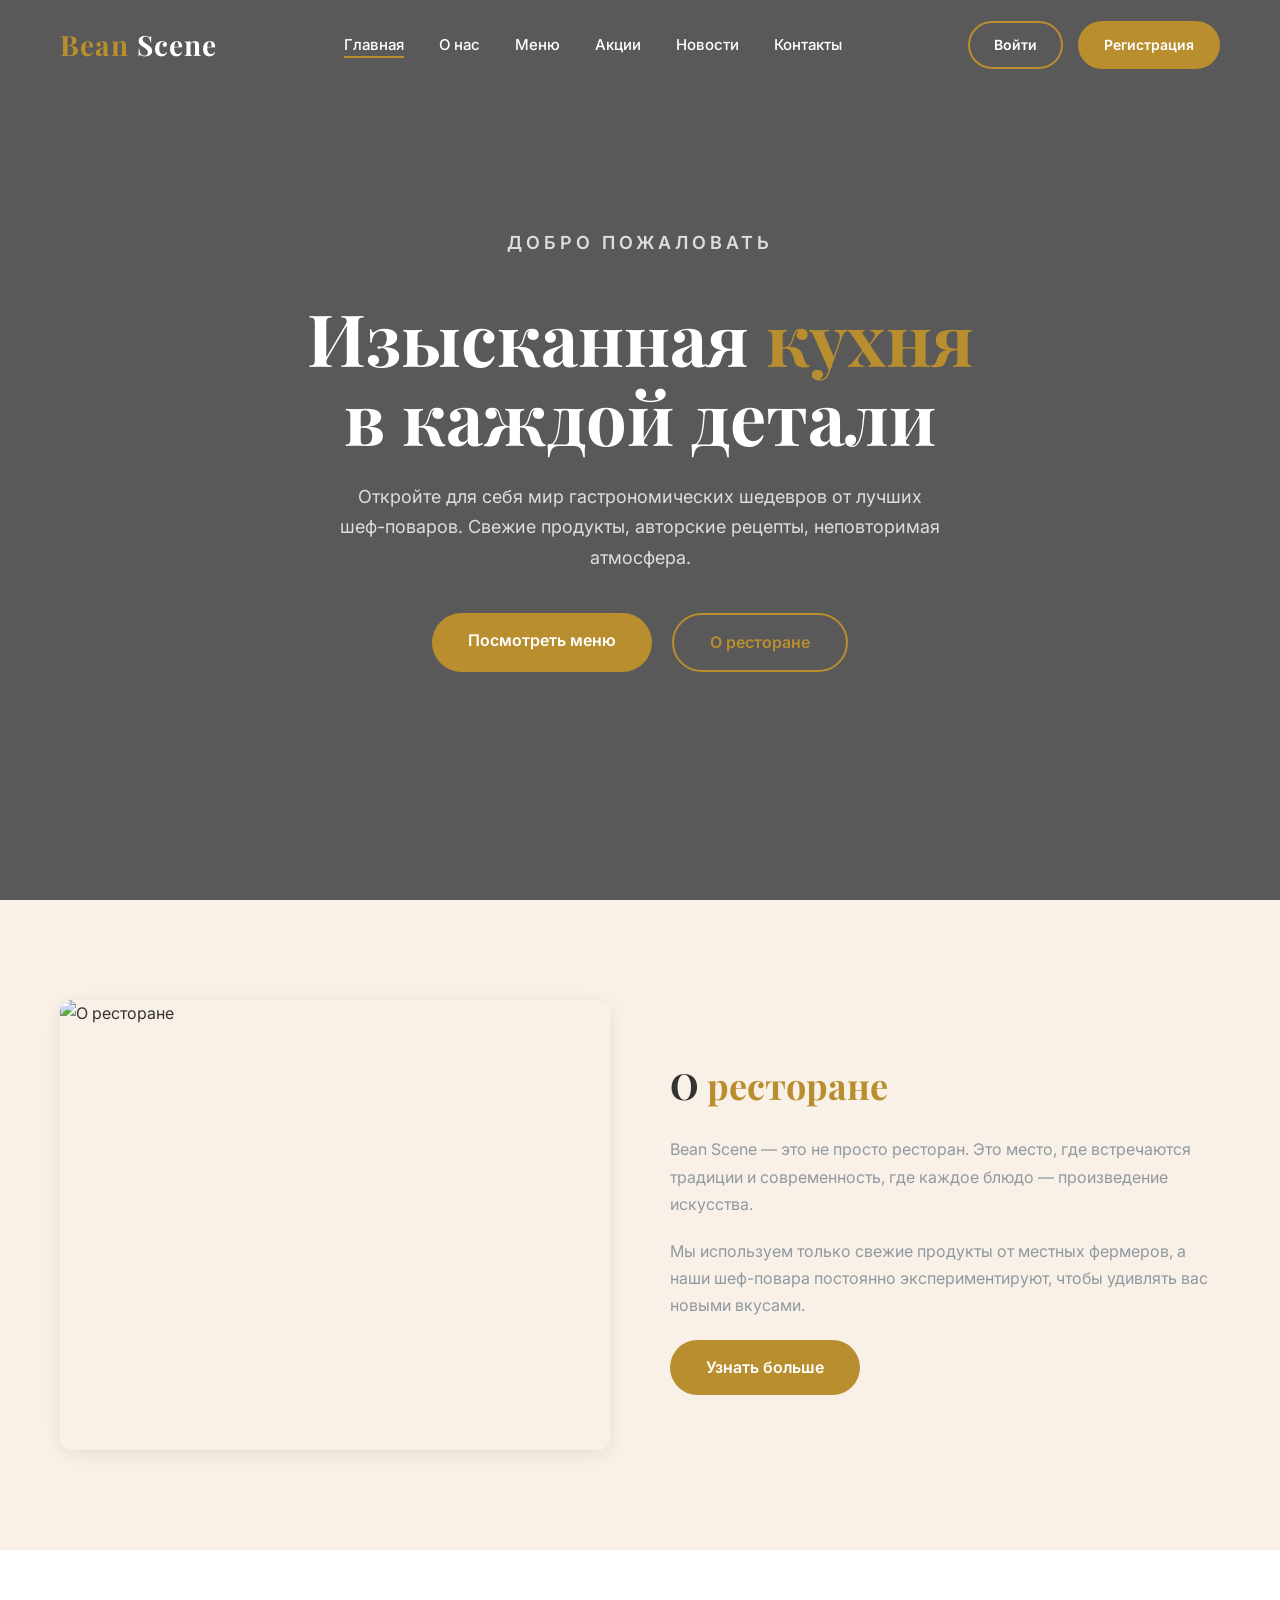
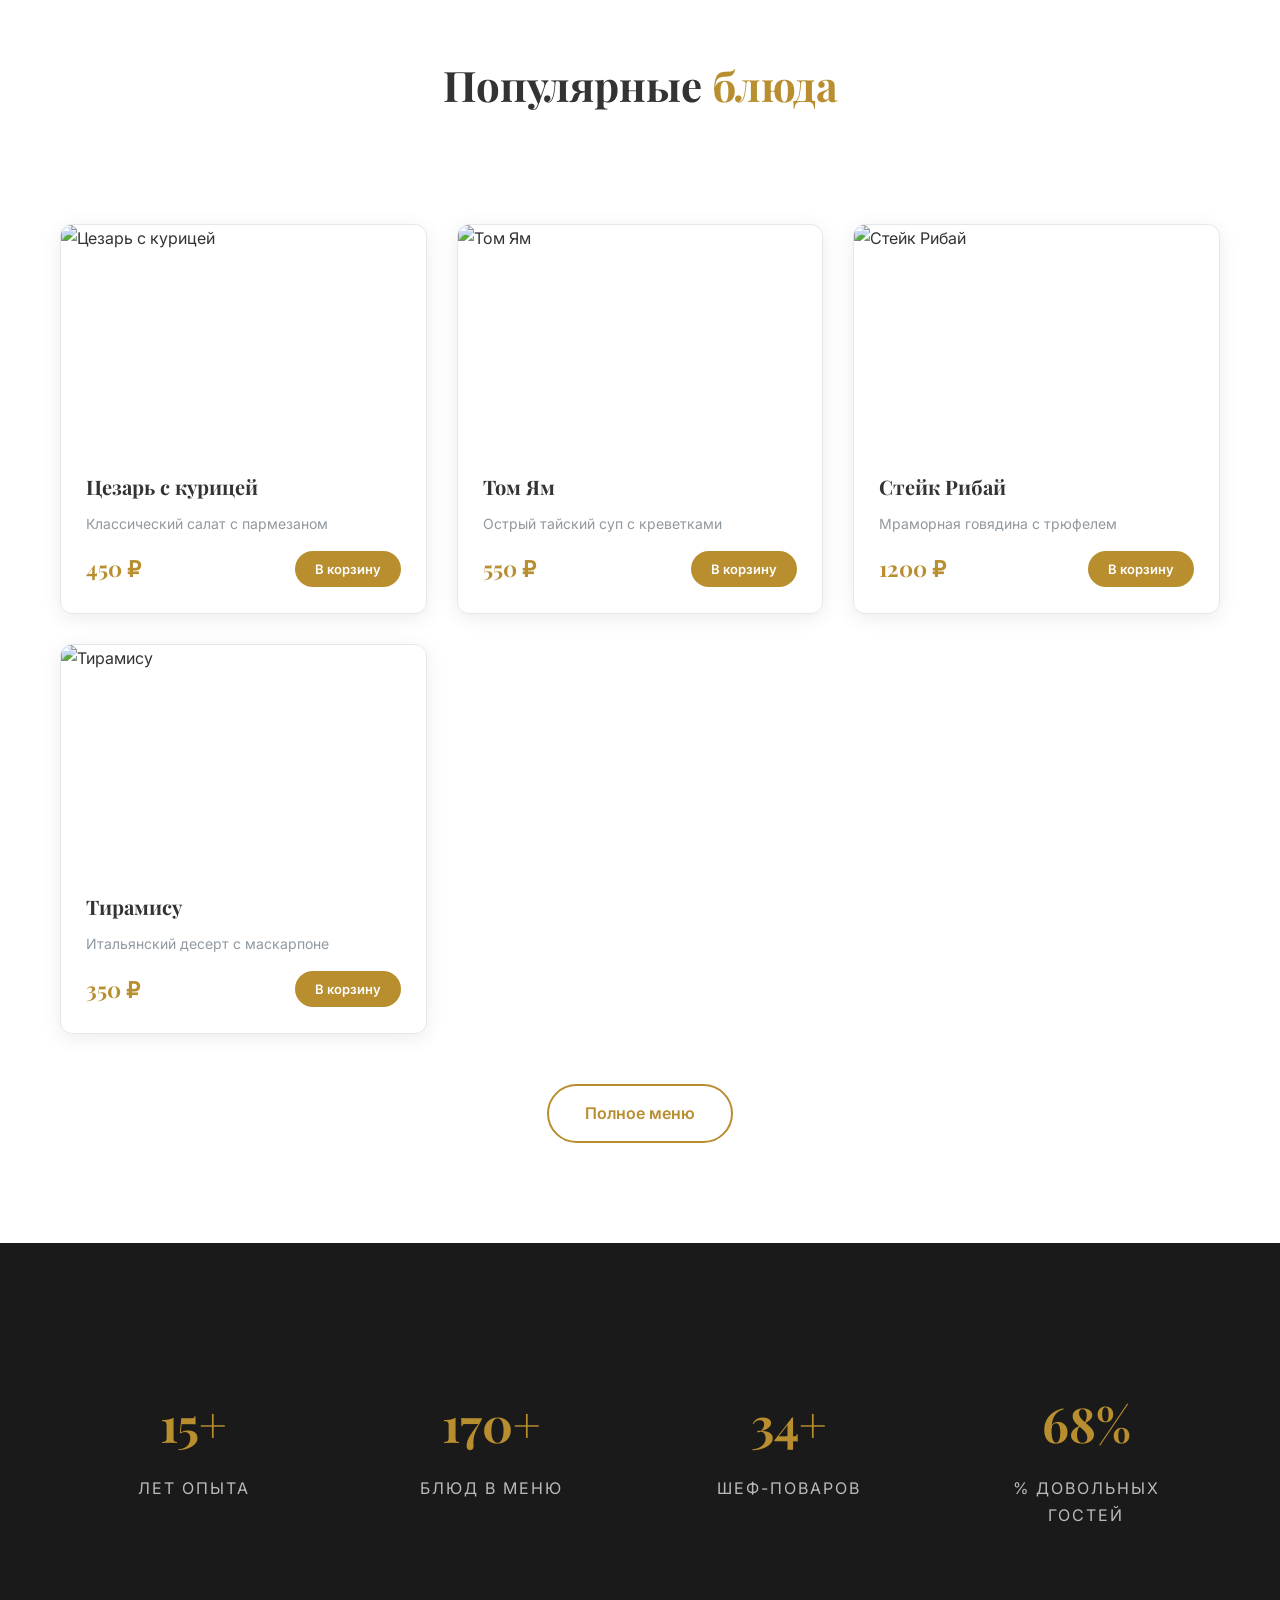
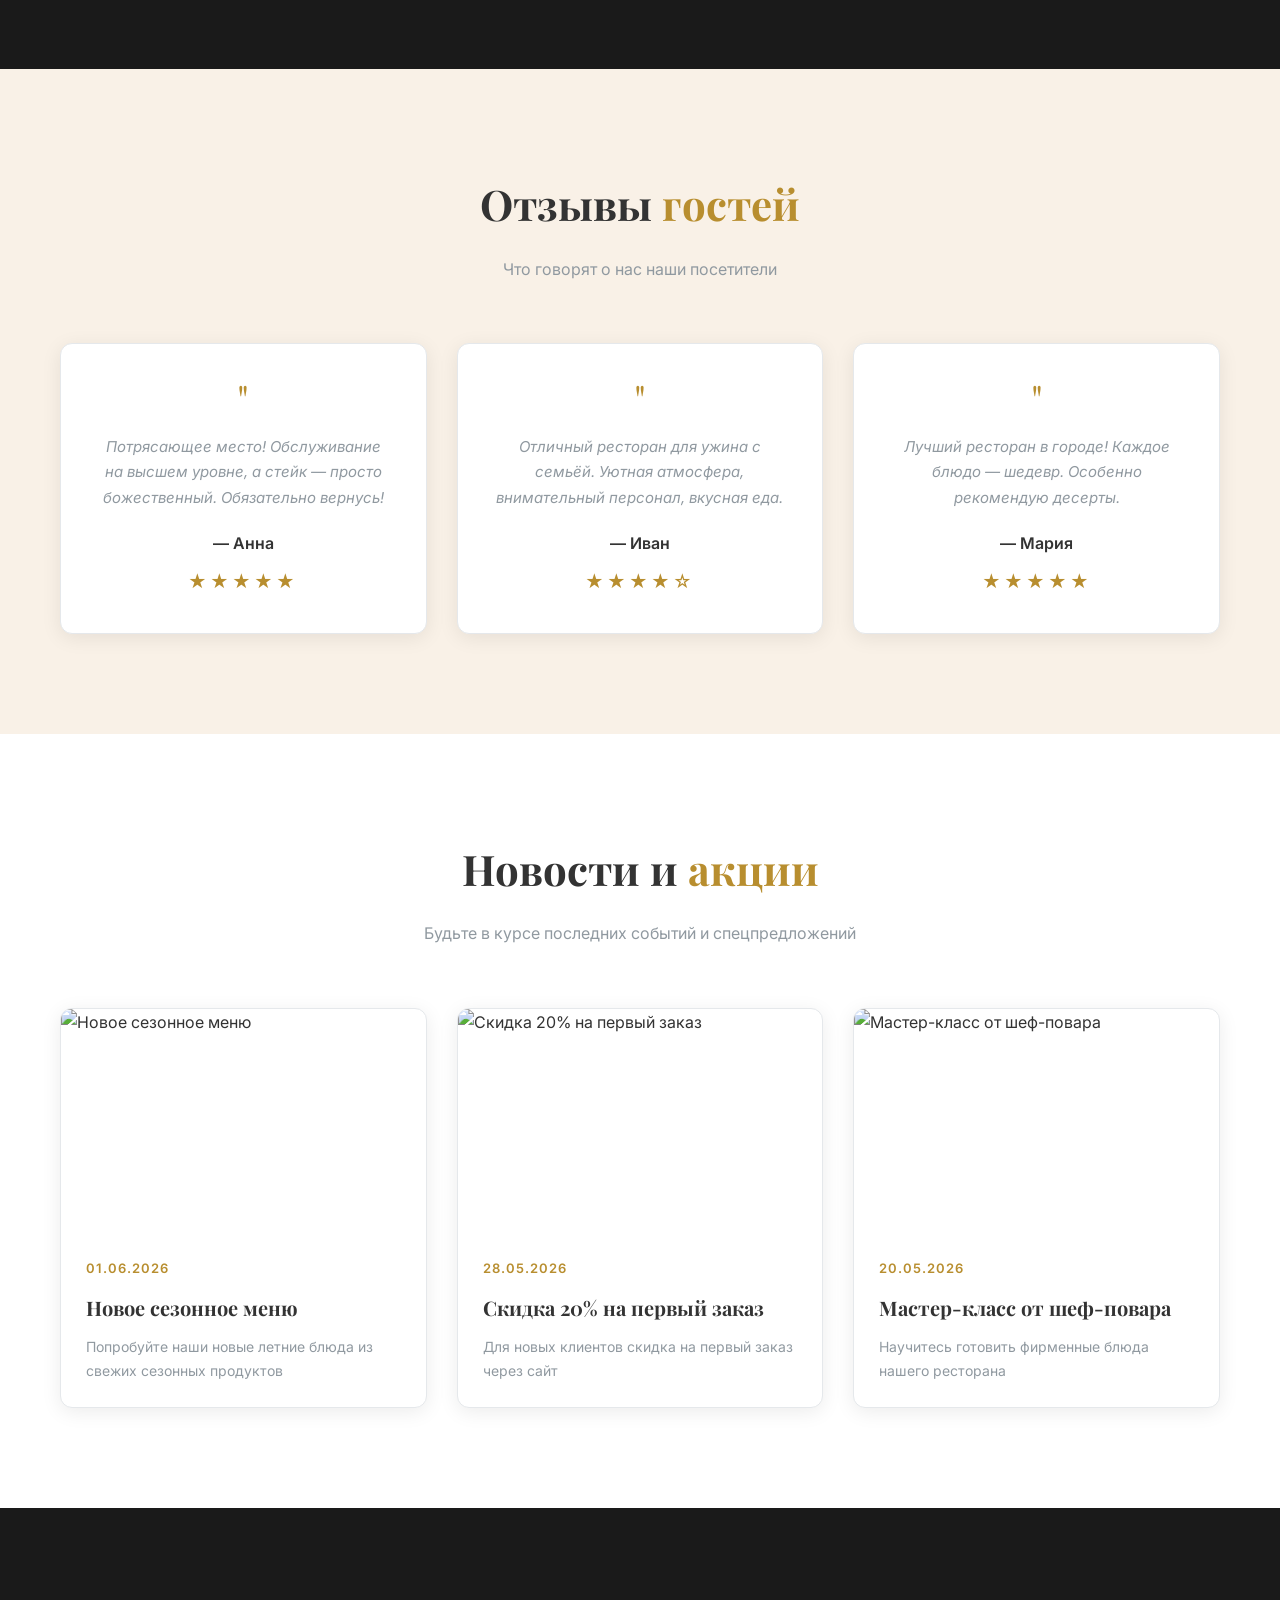
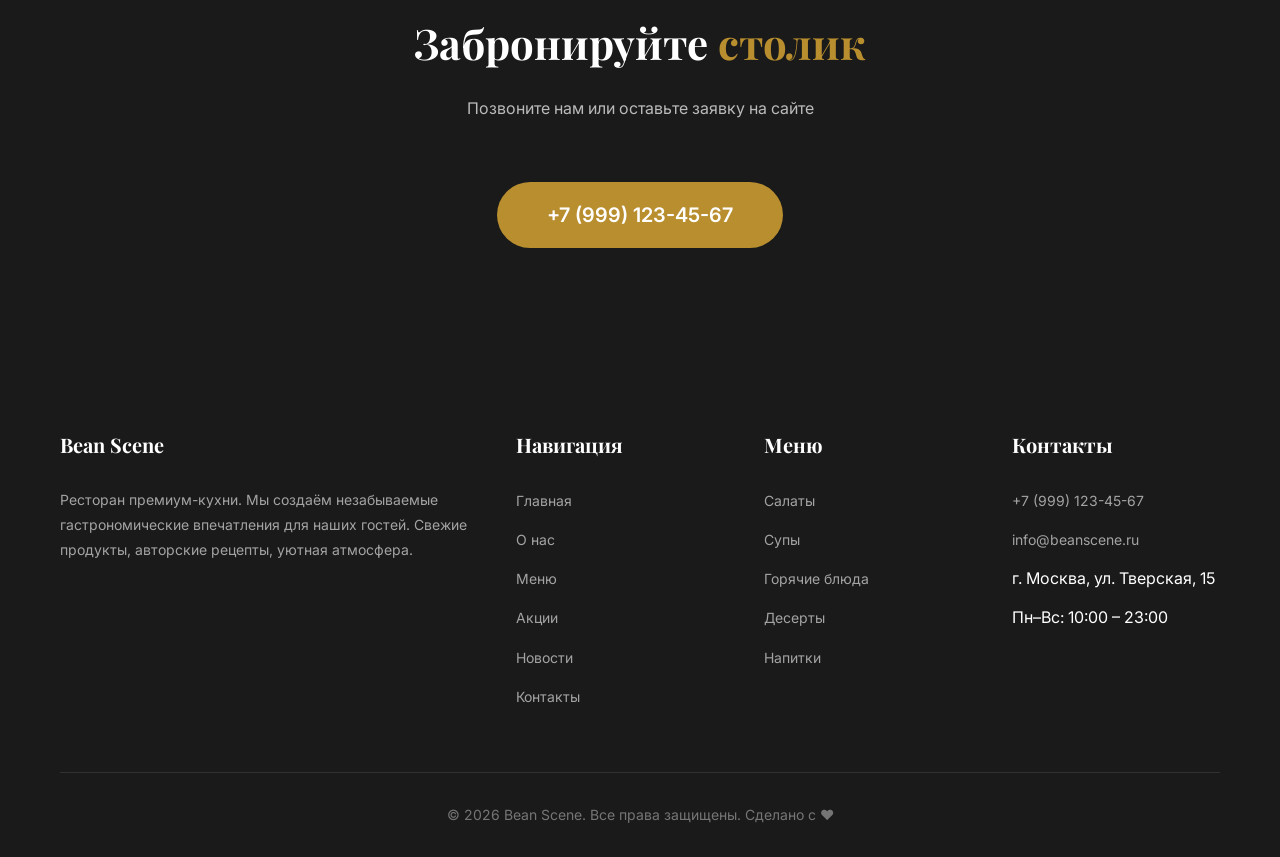
==== frontend/index.html @ 92b92c69 "Bean Scene redesign: new color palette, animations, counters, hero section, modern layout" ====
<!DOCTYPE html>
<html lang="ru">
<head>
    <meta charset="UTF-8">
    <meta name="viewport" content="width=device-width, initial-scale=1.0">
    <title>Bean Scene — Ресторан премиум-кухни</title>
    <link rel="stylesheet" href="css/color.css">
    <link rel="stylesheet" href="css/style.css">
</head>
<body>

    <!-- ========== HEADER ========== -->
    <header class="header" id="header">
        <div class="container">
            <a href="index.html" class="logo">Bean <span>Scene</span></a>
            <nav class="nav">
                <ul>
                    <li><a href="index.html" class="active">Главная</a></li>
                    <li><a href="about.html">О нас</a></li>
                    <li><a href="menu.html">Меню</a></li>
                    <li><a href="promotions.html">Акции</a></li>
                    <li><a href="news.html">Новости</a></li>
                    <li><a href="contact.html">Контакты</a></li>
                </ul>
            </nav>
            <div class="header-actions">
                <a href="login.html">Войти</a>
                <a href="register.html" class="btn-primary">Регистрация</a>
            </div>
        </div>
    </header>

    <!-- ========== HERO ========== -->
    <section class="hero">
        <div class="hero-content">
            <p class="hero-subtitle">Добро пожаловать</p>
            <h1>Изысканная <span>кухня</span><br>в каждой детали</h1>
            <p>Откройте для себя мир гастрономических шедевров от лучших шеф-поваров. Свежие продукты, авторские рецепты, неповторимая атмосфера.</p>
            <div class="hero-buttons">
                <a href="menu.html" class="btn">Посмотреть меню</a>
                <a href="about.html" class="btn btn-outline">О ресторане</a>
            </div>
        </div>
    </section>

    <!-- ========== ABOUT ========== -->
    <section class="about" id="about">
        <div class="container">
            <div class="about-grid">
                <div class="about-image fade-in">
                    <img src="images/about.jpg" alt="О ресторане">
                </div>
                <div class="about-text fade-in">
                    <h2>О <span>ресторане</span></h2>
                    <p>Bean Scene — это не просто ресторан. Это место, где встречаются традиции и современность, где каждое блюдо — произведение искусства.</p>
                    <p>Мы используем только свежие продукты от местных фермеров, а наши шеф-повара постоянно экспериментируют, чтобы удивлять вас новыми вкусами.</p>
                    <a href="about.html" class="btn">Узнать больше</a>
                </div>
            </div>
        </div>
    </section>

    <!-- ========== MENU ========== -->
    <section class="menu-section" id="menu">
        <div class="container">
            <h2 class="section-title fade-in">Популярные <span style="color: var(--color-primary);">блюда</span></h2>
            <p class="section-subtitle fade-in">Попробуйте наши фирменные блюда, которые завоевали сердца гостей</p>
            <div class="dishes-grid" id="popular-dishes">
                <!-- Загружается через JS -->
            </div>
            <div style="text-align: center; margin-top: 50px;">
                <a href="menu.html" class="btn btn-outline">Полное меню</a>
            </div>
        </div>
    </section>

    <!-- ========== STATS ========== -->
    <section class="stats" id="stats">
        <div class="container">
            <div class="stats-grid">
                <div class="stat-item fade-in">
                    <div class="stat-number" data-target="15">0</div>
                    <div class="stat-label">Лет опыта</div>
                </div>
                <div class="stat-item fade-in">
                    <div class="stat-number" data-target="250">0</div>
                    <div class="stat-label">Блюд в меню</div>
                </div>
                <div class="stat-item fade-in">
                    <div class="stat-number" data-target="50">0</div>
                    <div class="stat-label">Шеф-поваров</div>
                </div>
                <div class="stat-item fade-in">
                    <div class="stat-number" data-target="98">0</div>
                    <div class="stat-label">% Довольных гостей</div>
                </div>
            </div>
        </div>
    </section>

    <!-- ========== REVIEWS ========== -->
    <section class="reviews" id="reviews">
        <div class="container">
            <h2 class="section-title fade-in">Отзывы <span style="color: var(--color-primary);">гостей</span></h2>
            <p class="section-subtitle fade-in">Что говорят о нас наши посетители</p>
            <div class="reviews-grid" id="reviews-grid">
                <!-- Загружается через JS -->
            </div>
        </div>
    </section>

    <!-- ========== NEWS ========== -->
    <section class="menu-section" id="news">
        <div class="container">
            <h2 class="section-title fade-in">Новости и <span style="color: var(--color-primary);">акции</span></h2>
            <p class="section-subtitle fade-in">Будьте в курсе последних событий и спецпредложений</p>
            <div class="news-grid" id="news-grid">
                <!-- Загружается через JS -->
            </div>
        </div>
    </section>

    <!-- ========== CONTACT CTA ========== -->
    <section class="about" style="background: var(--color-bg-dark); color: var(--color-text-white);">
        <div class="container" style="text-align: center;">
            <h2 class="section-title" style="color: var(--color-text-white);">Забронируйте <span style="color: var(--color-primary);">столик</span></h2>
            <p class="section-subtitle" style="color: rgba(255,255,255,0.7);">Позвоните нам или оставьте заявку на сайте</p>
            <div style="margin-top: 30px;">
                <a href="tel:+79991234567" class="btn" style="font-size: 20px; padding: 16px 50px;">+7 (999) 123-45-67</a>
            </div>
        </div>
    </section>

    <!-- ========== FOOTER ========== -->
    <footer class="footer">
        <div class="container">
            <div class="footer-grid">
                <div class="footer-col">
                    <h4>Bean Scene</h4>
                    <p>Ресторан премиум-кухни. Мы создаём незабываемые гастрономические впечатления для наших гостей. Свежие продукты, авторские рецепты, уютная атмосфера.</p>
                </div>
                <div class="footer-col">
                    <h4>Навигация</h4>
                    <ul>
                        <li><a href="index.html">Главная</a></li>
                        <li><a href="about.html">О нас</a></li>
                        <li><a href="menu.html">Меню</a></li>
                        <li><a href="promotions.html">Акции</a></li>
                        <li><a href="news.html">Новости</a></li>
                        <li><a href="contact.html">Контакты</a></li>
                    </ul>
                </div>
                <div class="footer-col">
                    <h4>Меню</h4>
                    <ul>
                        <li><a href="menu.html">Салаты</a></li>
                        <li><a href="menu.html">Супы</a></li>
                        <li><a href="menu.html">Горячие блюда</a></li>
                        <li><a href="menu.html">Десерты</a></li>
                        <li><a href="menu.html">Напитки</a></li>
                    </ul>
                </div>
                <div class="footer-col">
                    <h4>Контакты</h4>
                    <ul>
                        <li><a href="tel:+79991234567">+7 (999) 123-45-67</a></li>
                        <li><a href="mailto:info@beanscene.ru">info@beanscene.ru</a></li>
                        <li>г. Москва, ул. Тверская, 15</li>
                        <li>Пн–Вс: 10:00 – 23:00</li>
                    </ul>
                </div>
            </div>
            <div class="footer-bottom">
                <p>&copy; 2026 Bean Scene. Все права защищены. Сделано с ❤️</p>
            </div>
        </div>
    </footer>

    <script src="js/main.js"></script>
</body>
</html>
---- frontend/css/color.css ----
:root {
    /* === Цветовая палитра (Bean Scene Style) === */
    --color-primary: #B88E2F;        /* Золотистый/горчичный — акценты */
    --color-primary-hover: #9e7528;  /* При наведении */
    --color-bg: #FFF;                /* Фоновый */
    --color-bg-dark: #1A1A1A;        /* Тёмный фон (hero, footer) */
    --color-bg-section: #F9F1E7;     /* Светлый бежевый для секций */
    --color-text: #333;              /* Основной текст */
    --color-text-light: #9099A0;     /* Дополнительный текст */
    --color-text-white: #FFF;        /* Белый текст */
    --color-border: #E5E8EB;         /* Границы */
    --color-card-bg: #FFF;           /* Фон карточек */
    --color-overlay: rgba(0,0,0,0.65); /* Оверлей на hero */

    /* === Шрифты === */
    --font-main: 'Inter', 'Open Sans', Arial, sans-serif;
    --font-heading: 'Playfair Display', 'Montserrat', Georgia, serif;

    /* === Размеры === */
    --container-width: 1200px;
    --header-height: 90px;
    --border-radius: 12px;
    --shadow-card: 0 4px 20px rgba(0,0,0,0.08);
    --shadow-hover: 0 8px 30px rgba(0,0,0,0.15);
}
---- frontend/css/style.css ----
/* =============================================
   СТИЛИ — Bean Scene Style (Coffee/Restaurant)
   ============================================= */

/* ========== GOOGLE FONTS ========== */
@import url('https://fonts.googleapis.com/css2?family=Inter:wght@400;500;600;700&family=Playfair+Display:wght@400;500;600;700&display=swap');

/* ========== RESET & BASE ========== */
*, *::before, *::after {
    margin: 0;
    padding: 0;
    box-sizing: border-box;
}

html {
    scroll-behavior: smooth;
}

body {
    font-family: var(--font-main);
    color: var(--color-text);
    background: var(--color-bg);
    line-height: 1.7;
    overflow-x: hidden;
}

a {
    text-decoration: none;
    color: inherit;
    transition: color 0.3s;
}

ul { list-style: none; }

img {
    max-width: 100%;
    display: block;
    height: auto;
}

.container {
    max-width: var(--container-width);
    margin: 0 auto;
    padding: 0 20px;
}

/* ========== HEADER ========== */
.header {
    position: fixed;
    top: 0;
    left: 0;
    width: 100%;
    height: var(--header-height);
    background: transparent;
    color: var(--color-text-white);
    z-index: 1000;
    display: flex;
    align-items: center;
    transition: background 0.4s, box-shadow 0.4s;
}

.header.scrolled {
    background: var(--color-bg-dark);
    box-shadow: 0 2px 20px rgba(0,0,0,0.3);
}

.header .container {
    display: flex;
    justify-content: space-between;
    align-items: center;
    width: 100%;
}

.logo {
    font-family: var(--font-heading);
    font-size: 28px;
    font-weight: 700;
    color: var(--color-primary);
    letter-spacing: 1px;
}

.logo span {
    color: var(--color-text-white);
}

.nav ul {
    display: flex;
    gap: 35px;
}

.nav a {
    color: var(--color-text-white);
    font-size: 15px;
    font-weight: 500;
    position: relative;
    padding-bottom: 4px;
}

.nav a::after {
    content: '';
    position: absolute;
    bottom: 0;
    left: 0;
    width: 0;
    height: 2px;
    background: var(--color-primary);
    transition: width 0.3s;
}

.nav a:hover::after,
.nav a.active::after {
    width: 100%;
}

.nav a:hover {
    color: var(--color-primary);
}

.header-actions {
    display: flex;
    gap: 15px;
    align-items: center;
}

.header-actions a {
    color: var(--color-text-white);
    padding: 10px 24px;
    border: 2px solid var(--color-primary);
    border-radius: 50px;
    font-size: 14px;
    font-weight: 600;
    transition: all 0.3s;
}

.header-actions a:hover {
    background: var(--color-primary);
    color: var(--color-text-white);
}

.header-actions .btn-primary {
    background: var(--color-primary);
    border-color: var(--color-primary);
}

.header-actions .btn-primary:hover {
    background: var(--color-primary-hover);
    border-color: var(--color-primary-hover);
}

/* ========== BUTTONS ========== */
.btn {
    display: inline-block;
    padding: 14px 36px;
    background: var(--color-primary);
    color: var(--color-text-white);
    border: none;
    border-radius: 50px;
    cursor: pointer;
    font-size: 16px;
    font-weight: 600;
    font-family: var(--font-main);
    transition: all 0.3s;
    text-align: center;
}

.btn:hover {
    background: var(--color-primary-hover);
    transform: translateY(-2px);
    box-shadow: 0 6px 20px rgba(184, 142, 47, 0.4);
}

.btn-outline {
    background: transparent;
    border: 2px solid var(--color-primary);
    color: var(--color-primary);
}

.btn-outline:hover {
    background: var(--color-primary);
    color: var(--color-text-white);
}

/* ========== HERO SECTION ========== */
.hero {
    height: 100vh;
    min-height: 700px;
    display: flex;
    align-items: center;
    justify-content: center;
    text-align: center;
    background: linear-gradient(var(--color-overlay), var(--color-overlay)), 
                url('../images/hero-bg.jpg');
    background-size: cover;
    background-position: center;
    background-attachment: fixed;
    color: var(--color-text-white);
    position: relative;
}

.hero-content {
    max-width: 800px;
    padding: 0 20px;
}

.hero-subtitle {
    font-size: 18px;
    letter-spacing: 4px;
    text-transform: uppercase;
    color: var(--color-primary);
    margin-bottom: 20px;
    font-weight: 600;
}

.hero h1 {
    font-family: var(--font-heading);
    font-size: 72px;
    font-weight: 700;
    line-height: 1.1;
    margin-bottom: 25px;
}

.hero h1 span {
    color: var(--color-primary);
}

.hero p {
    font-size: 18px;
    color: rgba(255,255,255,0.8);
    margin-bottom: 40px;
    max-width: 600px;
    margin-left: auto;
    margin-right: auto;
}

.hero-buttons {
    display: flex;
    gap: 20px;
    justify-content: center;
    flex-wrap: wrap;
}

/* ========== SECTION COMMON ========== */
section {
    padding: 100px 0;
}

.section-title {
    font-family: var(--font-heading);
    font-size: 42px;
    text-align: center;
    margin-bottom: 15px;
    color: var(--color-text);
}

.section-subtitle {
    text-align: center;
    color: var(--color-text-light);
    font-size: 16px;
    margin-bottom: 60px;
    max-width: 600px;
    margin-left: auto;
    margin-right: auto;
}

/* ========== ABOUT SECTION ========== */
.about {
    background: var(--color-bg-section);
}

.about-grid {
    display: grid;
    grid-template-columns: 1fr 1fr;
    gap: 60px;
    align-items: center;
}

.about-image {
    border-radius: var(--border-radius);
    overflow: hidden;
    box-shadow: var(--shadow-card);
}

.about-image img {
    width: 100%;
    height: 450px;
    object-fit: cover;
    transition: transform 0.5s;
}

.about-image:hover img {
    transform: scale(1.05);
}

.about-text h2 {
    font-family: var(--font-heading);
    font-size: 36px;
    margin-bottom: 20px;
}

.about-text h2 span {
    color: var(--color-primary);
}

.about-text p {
    color: var(--color-text-light);
    margin-bottom: 20px;
    font-size: 16px;
}

/* ========== MENU SECTION ========== */
.menu-section {
    background: var(--color-bg);
}

.menu-filters {
    display: flex;
    justify-content: center;
    gap: 15px;
    margin-bottom: 50px;
    flex-wrap: wrap;
}

.filter-btn {
    padding: 12px 30px;
    border: 2px solid var(--color-border);
    background: transparent;
    border-radius: 50px;
    cursor: pointer;
    font-size: 15px;
    font-weight: 500;
    font-family: var(--font-main);
    transition: all 0.3s;
}

.filter-btn.active,
.filter-btn:hover {
    background: var(--color-primary);
    color: var(--color-text-white);
    border-color: var(--color-primary);
}

.dishes-grid {
    display: grid;
    grid-template-columns: repeat(auto-fill, minmax(280px, 1fr));
    gap: 30px;
}

.dish-card {
    background: var(--color-card-bg);
    border-radius: var(--border-radius);
    overflow: hidden;
    box-shadow: var(--shadow-card);
    transition: all 0.4s;
    border: 1px solid var(--color-border);
}

.dish-card:hover {
    transform: translateY(-8px);
    box-shadow: var(--shadow-hover);
}

.dish-card-image {
    width: 100%;
    height: 220px;
    object-fit: cover;
    transition: transform 0.5s;
}

.dish-card:hover .dish-card-image {
    transform: scale(1.05);
}

.dish-card-body {
    padding: 25px;
}

.dish-card-body h3 {
    font-family: var(--font-heading);
    font-size: 20px;
    margin-bottom: 8px;
}

.dish-card-body p {
    color: var(--color-text-light);
    font-size: 14px;
    margin-bottom: 15px;
}

.dish-card-footer {
    display: flex;
    justify-content: space-between;
    align-items: center;
}

.dish-card .price {
    color: var(--color-primary);
    font-size: 22px;
    font-weight: 700;
    font-family: var(--font-heading);
}

.dish-card .btn {
    padding: 10px 20px;
    font-size: 13px;
}

/* ========== ADVANTAGES / STATS ========== */
.stats {
    background: var(--color-bg-dark);
    color: var(--color-text-white);
}

.stats-grid {
    display: grid;
    grid-template-columns: repeat(4, 1fr);
    gap: 30px;
    text-align: center;
}

.stat-item {
    padding: 40px 20px;
}

.stat-number {
    font-family: var(--font-heading);
    font-size: 48px;
    font-weight: 700;
    color: var(--color-primary);
    margin-bottom: 10px;
}

.stat-label {
    font-size: 16px;
    color: rgba(255,255,255,0.7);
    text-transform: uppercase;
    letter-spacing: 2px;
}

/* ========== REVIEWS ========== */
.reviews {
    background: var(--color-bg-section);
}

.reviews-grid {
    display: grid;
    grid-template-columns: repeat(auto-fill, minmax(320px, 1fr));
    gap: 30px;
}

.review-card {
    background: var(--color-card-bg);
    padding: 35px;
    border-radius: var(--border-radius);
    box-shadow: var(--shadow-card);
    text-align: center;
    border: 1px solid var(--color-border);
}

.review-card .quote {
    font-size: 40px;
    color: var(--color-primary);
    margin-bottom: 15px;
    font-family: var(--font-heading);
    line-height: 1;
}

.review-card p {
    font-style: italic;
    color: var(--color-text-light);
    margin-bottom: 20px;
    font-size: 15px;
}

.review-card .reviewer-name {
    font-weight: 600;
    color: var(--color-text);
}

.review-card .rating {
    color: var(--color-primary);
    font-size: 18px;
    margin-top: 10px;
    letter-spacing: 3px;
}

/* ========== NEWS / BLOG ========== */
.news-grid {
    display: grid;
    grid-template-columns: repeat(auto-fill, minmax(340px, 1fr));
    gap: 30px;
}

.news-card {
    background: var(--color-card-bg);
    border-radius: var(--border-radius);
    overflow: hidden;
    box-shadow: var(--shadow-card);
    transition: all 0.4s;
    border: 1px solid var(--color-border);
}

.news-card:hover {
    transform: translateY(-8px);
    box-shadow: var(--shadow-hover);
}

.news-card-image {
    width: 100%;
    height: 220px;
    object-fit: cover;
}

.news-card-body {
    padding: 25px;
}

.news-date {
    font-size: 13px;
    color: var(--color-primary);
    font-weight: 600;
    text-transform: uppercase;
    letter-spacing: 1px;
}

.news-card h3 {
    font-family: var(--font-heading);
    font-size: 20px;
    margin: 10px 0;
}

.news-card p {
    color: var(--color-text-light);
    font-size: 14px;
}

/* ========== CONTACT ========== */
.contact {
    background: var(--color-bg-section);
}

.contact-grid {
    display: grid;
    grid-template-columns: 1fr 1fr;
    gap: 60px;
}

.contact-info h3 {
    font-family: var(--font-heading);
    font-size: 28px;
    margin-bottom: 20px;
}

.contact-info p {
    color: var(--color-text-light);
    margin-bottom: 30px;
}

.contact-details {
    display: flex;
    flex-direction: column;
    gap: 20px;
}

.contact-detail {
    display: flex;
    align-items: center;
    gap: 15px;
}

.contact-detail .icon {
    width: 50px;
    height: 50px;
    background: var(--color-primary);
    border-radius: 50%;
    display: flex;
    align-items: center;
    justify-content: center;
    color: white;
    font-size: 20px;
    flex-shrink: 0;
}

.contact-form input,
.contact-form textarea {
    width: 100%;
    padding: 15px 20px;
    margin-bottom: 20px;
    border: 1px solid var(--color-border);
    border-radius: var(--border-radius);
    font-size: 15px;
    font-family: var(--font-main);
    transition: border-color 0.3s;
}

.contact-form input:focus,
.contact-form textarea:focus {
    outline: none;
    border-color: var(--color-primary);
}

.contact-form textarea {
    height: 150px;
    resize: vertical;
}

/* ========== FOOTER ========== */
.footer {
    background: var(--color-bg-dark);
    color: var(--color-text-white);
    padding: 80px 0 30px;
}

.footer-grid {
    display: grid;
    grid-template-columns: 2fr 1fr 1fr 1fr;
    gap: 40px;
    margin-bottom: 50px;
}

.footer-col h4 {
    font-family: var(--font-heading);
    font-size: 20px;
    margin-bottom: 25px;
    color: var(--color-text-white);
}

.footer-col p {
    color: rgba(255,255,255,0.6);
    font-size: 14px;
    line-height: 1.8;
}

.footer-col ul li {
    margin-bottom: 12px;
}

.footer-col ul a {
    color: rgba(255,255,255,0.6);
    font-size: 14px;
    transition: color 0.3s;
}

.footer-col ul a:hover {
    color: var(--color-primary);
}

.footer-bottom {
    text-align: center;
    padding-top: 30px;
    border-top: 1px solid rgba(255,255,255,0.1);
    color: rgba(255,255,255,0.4);
    font-size: 14px;
}

/* ========== PAGE HERO (inner pages) ========== */
.page-hero {
    padding-top: calc(var(--header-height) + 60px);
    padding-bottom: 60px;
    background: var(--color-bg-dark);
    color: var(--color-text-white);
    text-align: center;
}

.page-hero h1 {
    font-family: var(--font-heading);
    font-size: 48px;
}

.page-hero p {
    color: rgba(255,255,255,0.7);
    margin-top: 15px;
}

/* ========== AUTH FORMS ========== */
.auth-section {
    padding-top: calc(var(--header-height) + 40px);
    min-height: 100vh;
    display: flex;
    align-items: center;
    justify-content: center;
    background: var(--color-bg-section);
}

.auth-form {
    width: 100%;
    max-width: 420px;
    padding: 50px 40px;
    background: var(--color-bg);
    border-radius: var(--border-radius);
    box-shadow: var(--shadow-card);
}

.auth-form h2 {
    font-family: var(--font-heading);
    text-align: center;
    margin-bottom: 30px;
    font-size: 32px;
}

.auth-form input {
    width: 100%;
    padding: 14px 18px;
    margin-bottom: 20px;
    border: 1px solid var(--color-border);
    border-radius: var(--border-radius);
    font-size: 15px;
    font-family: var(--font-main);
    transition: border-color 0.3s;
}

.auth-form input:focus {
    outline: none;
    border-color: var(--color-primary);
}

.auth-form .btn {
    width: 100%;
    padding: 14px;
}

.auth-form p {
    text-align: center;
    margin-top: 20px;
    color: var(--color-text-light);
}

.auth-form a {
    color: var(--color-primary);
    font-weight: 600;
}

/* ========== CART ========== */
.cart-content {
    padding-top: calc(var(--header-height) + 40px);
    min-height: 60vh;
    background: var(--color-bg-section);
}

.cart-item {
    display: flex;
    justify-content: space-between;
    align-items: center;
    padding: 20px;
    background: var(--color-bg);
    border-radius: var(--border-radius);
    margin-bottom: 15px;
    box-shadow: var(--shadow-card);
}

.cart-total {
    display: flex;
    justify-content: space-between;
    align-items: center;
    padding: 25px 30px;
    background: var(--color-bg);
    border-radius: var(--border-radius);
    margin-top: 30px;
    box-shadow: var(--shadow-card);
    font-size: 20px;
    font-weight: 700;
}

.cart-total span {
    color: var(--color-primary);
}

/* ========== FAQ ========== */
.faq-item {
    border: 1px solid var(--color-border);
    border-radius: var(--border-radius);
    margin-bottom: 15px;
    overflow: hidden;
    background: var(--color-bg);
}

.faq-question {
    padding: 22px 25px;
    background: var(--color-bg-section);
    cursor: pointer;
    font-weight: 600;
    font-size: 16px;
    display: flex;
    justify-content: space-between;
    align-items: center;
    transition: background 0.3s;
}

.faq-question:hover {
    background: var(--color-primary);
    color: white;
}

.faq-question::after {
    content: '+';
    font-size: 24px;
    font-weight: 300;
    transition: transform 0.3s;
}

.faq-item.active .faq-question::after {
    content: '−';
}

.faq-answer {
    padding: 0 25px;
    max-height: 0;
    overflow: hidden;
    transition: all 0.4s;
    color: var(--color-text-light);
}

.faq-item.active .faq-answer {
    padding: 25px;
    max-height: 500px;
}

/* ========== ANIMATIONS ========== */
.fade-in {
    opacity: 0;
    transform: translateY(30px);
    transition: all 0.6s ease;
}

.fade-in.visible {
    opacity: 1;
    transform: translateY(0);
}

/* ========== RESPONSIVE ========== */
@media (max-width: 1024px) {
    .footer-grid {
        grid-template-columns: 1fr 1fr;
    }
}

@media (max-width: 768px) {
    .hero h1 {
        font-size: 42px;
    }

    .about-grid,
    .contact-grid {
        grid-template-columns: 1fr;
    }

    .stats-grid {
        grid-template-columns: repeat(2, 1fr);
    }

    .footer-grid {
        grid-template-columns: 1fr;
    }

    .nav ul {
        gap: 15px;
    }

    .section-title {
        font-size: 32px;
    }

    .header-actions a {
        padding: 8px 16px;
        font-size: 12px;
    }
}

@media (max-width: 480px) {
    .hero h1 {
        font-size: 32px;
    }

    .stats-grid {
        grid-template-columns: 1fr;
    }

    .dishes-grid,
    .news-grid {
        grid-template-columns: 1fr;
    }
}
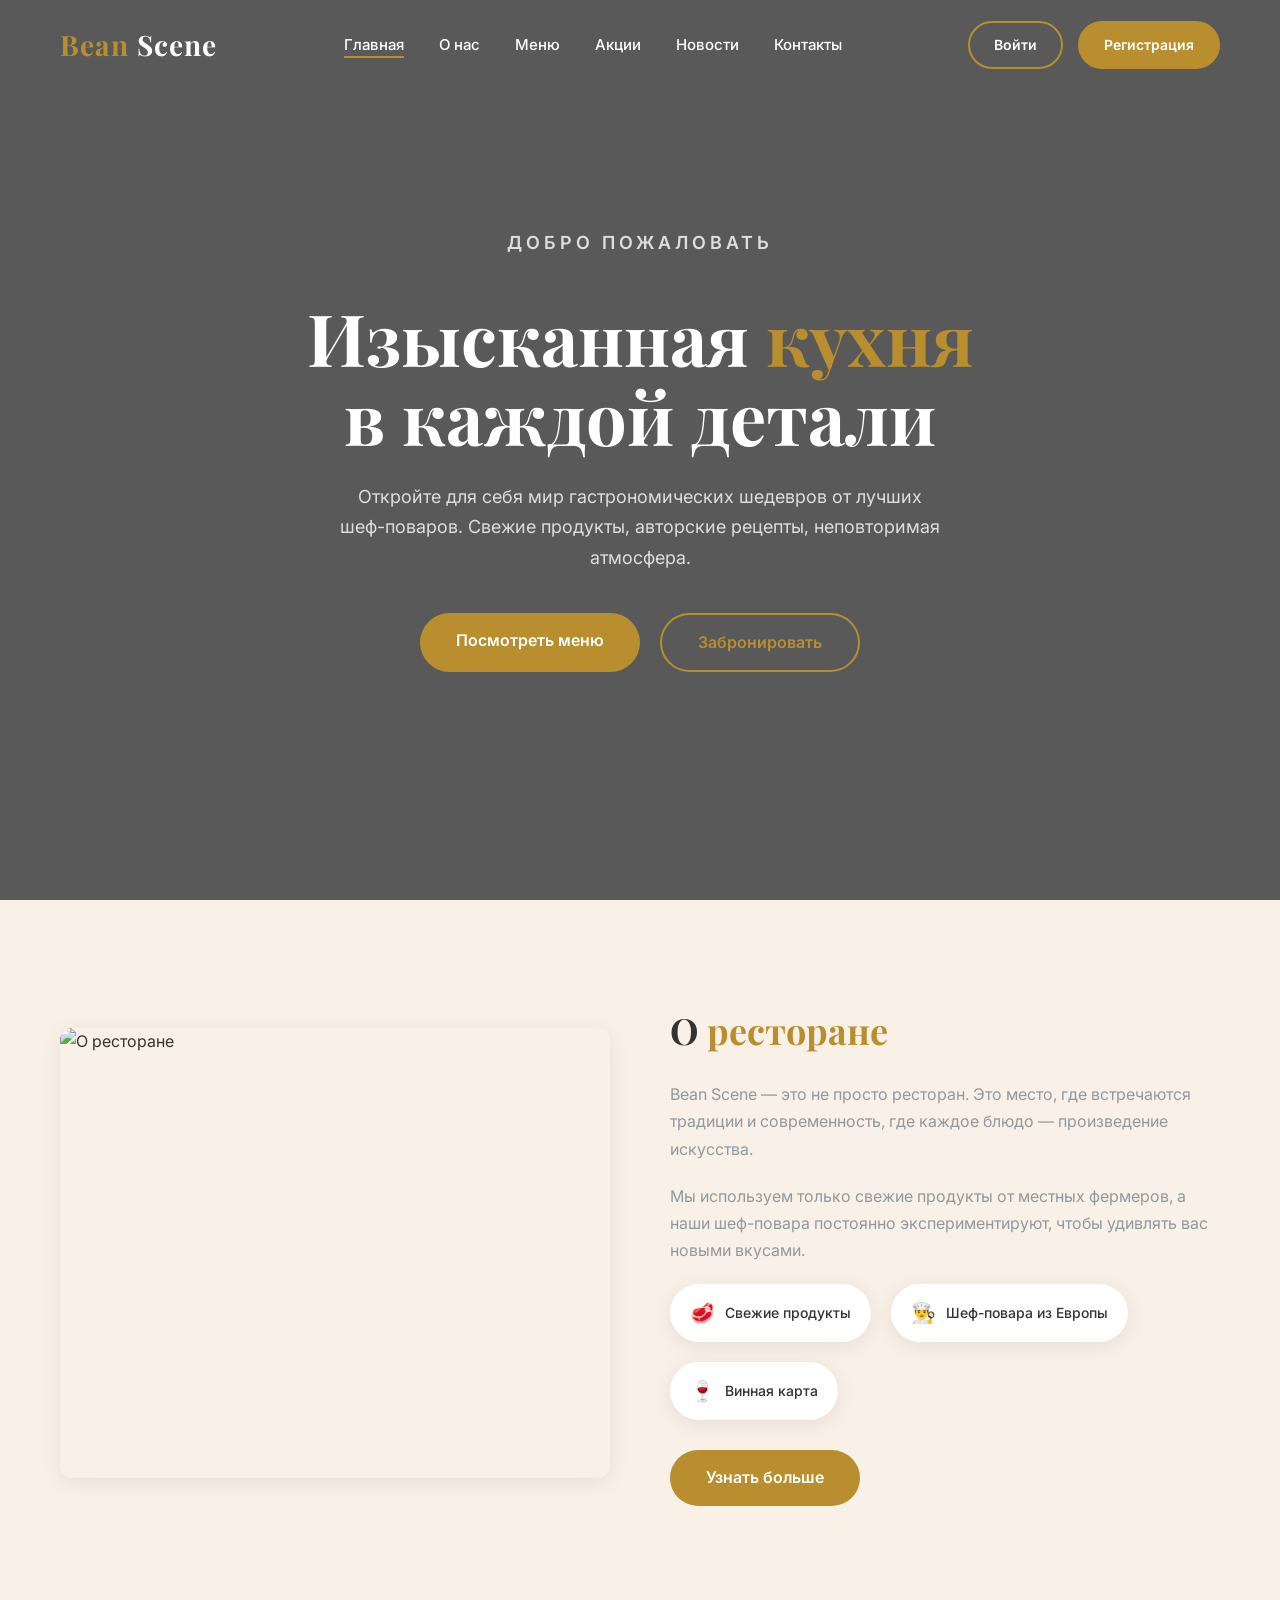
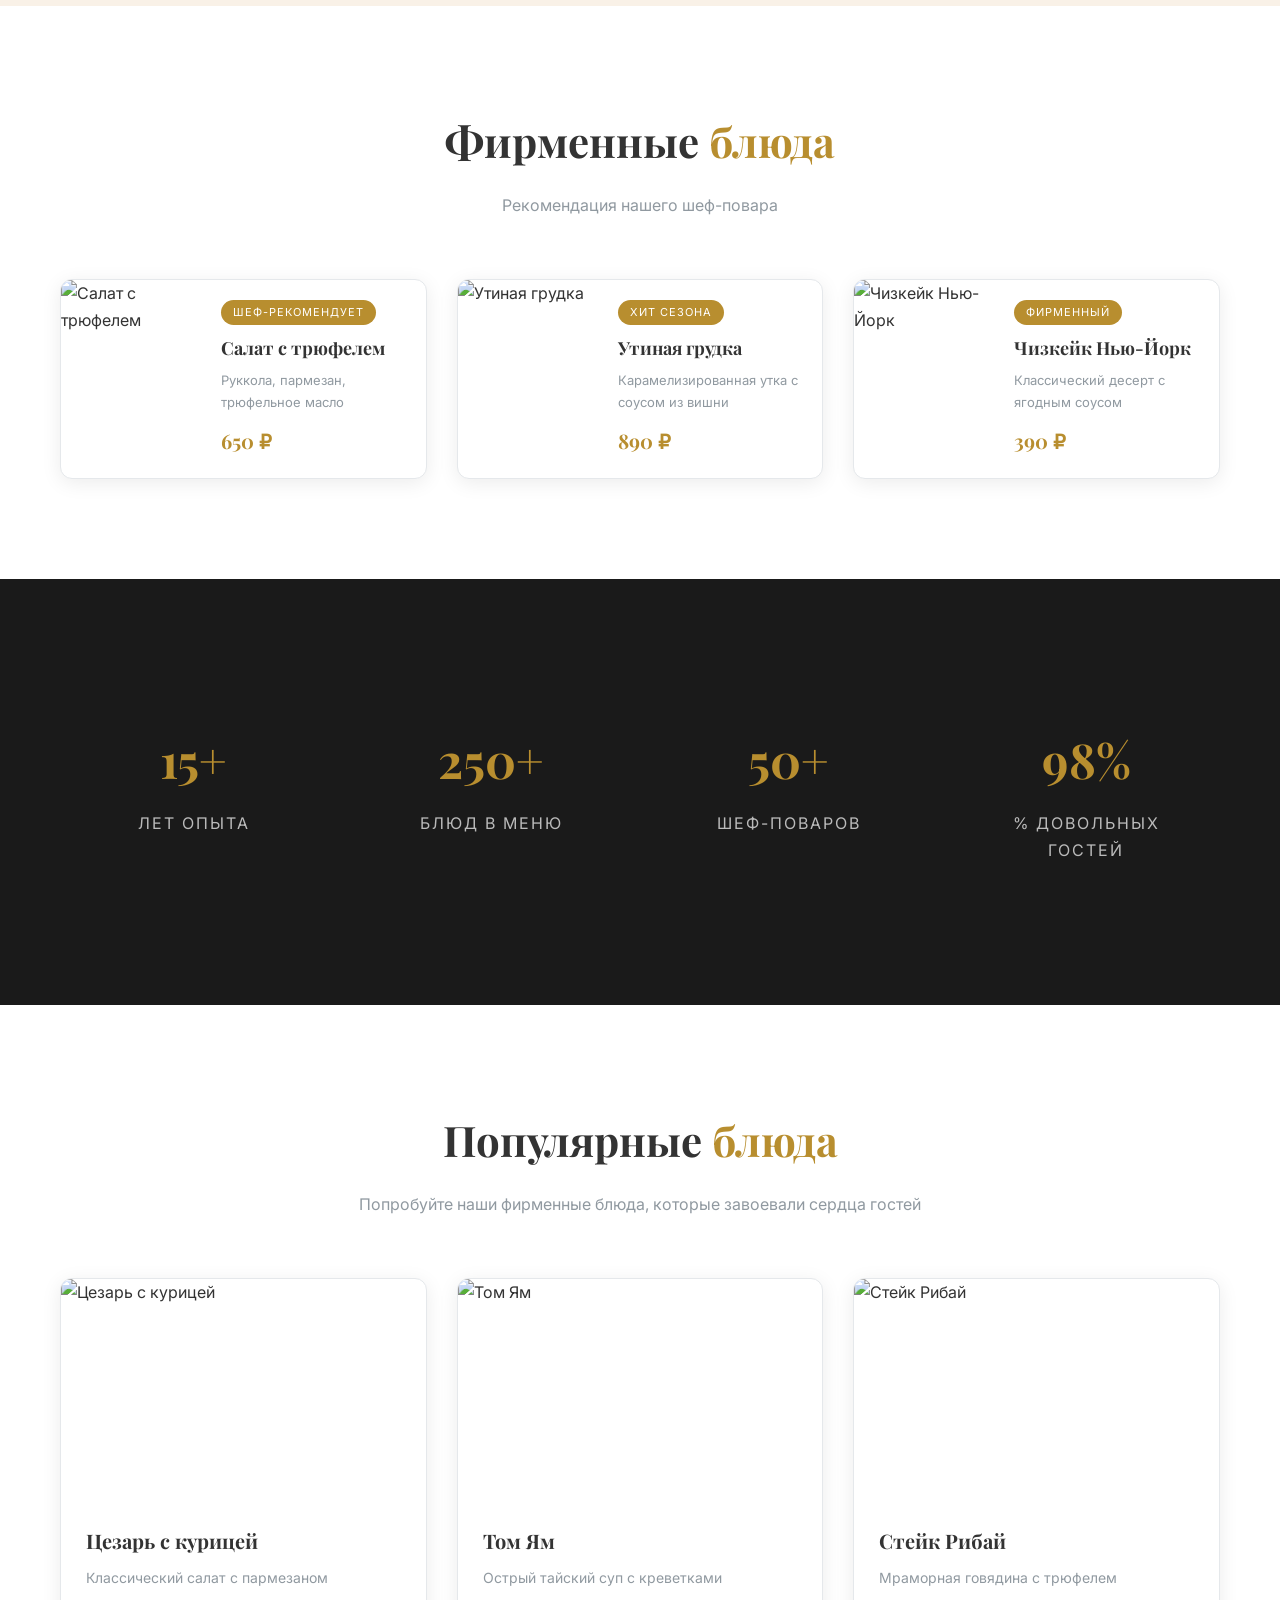
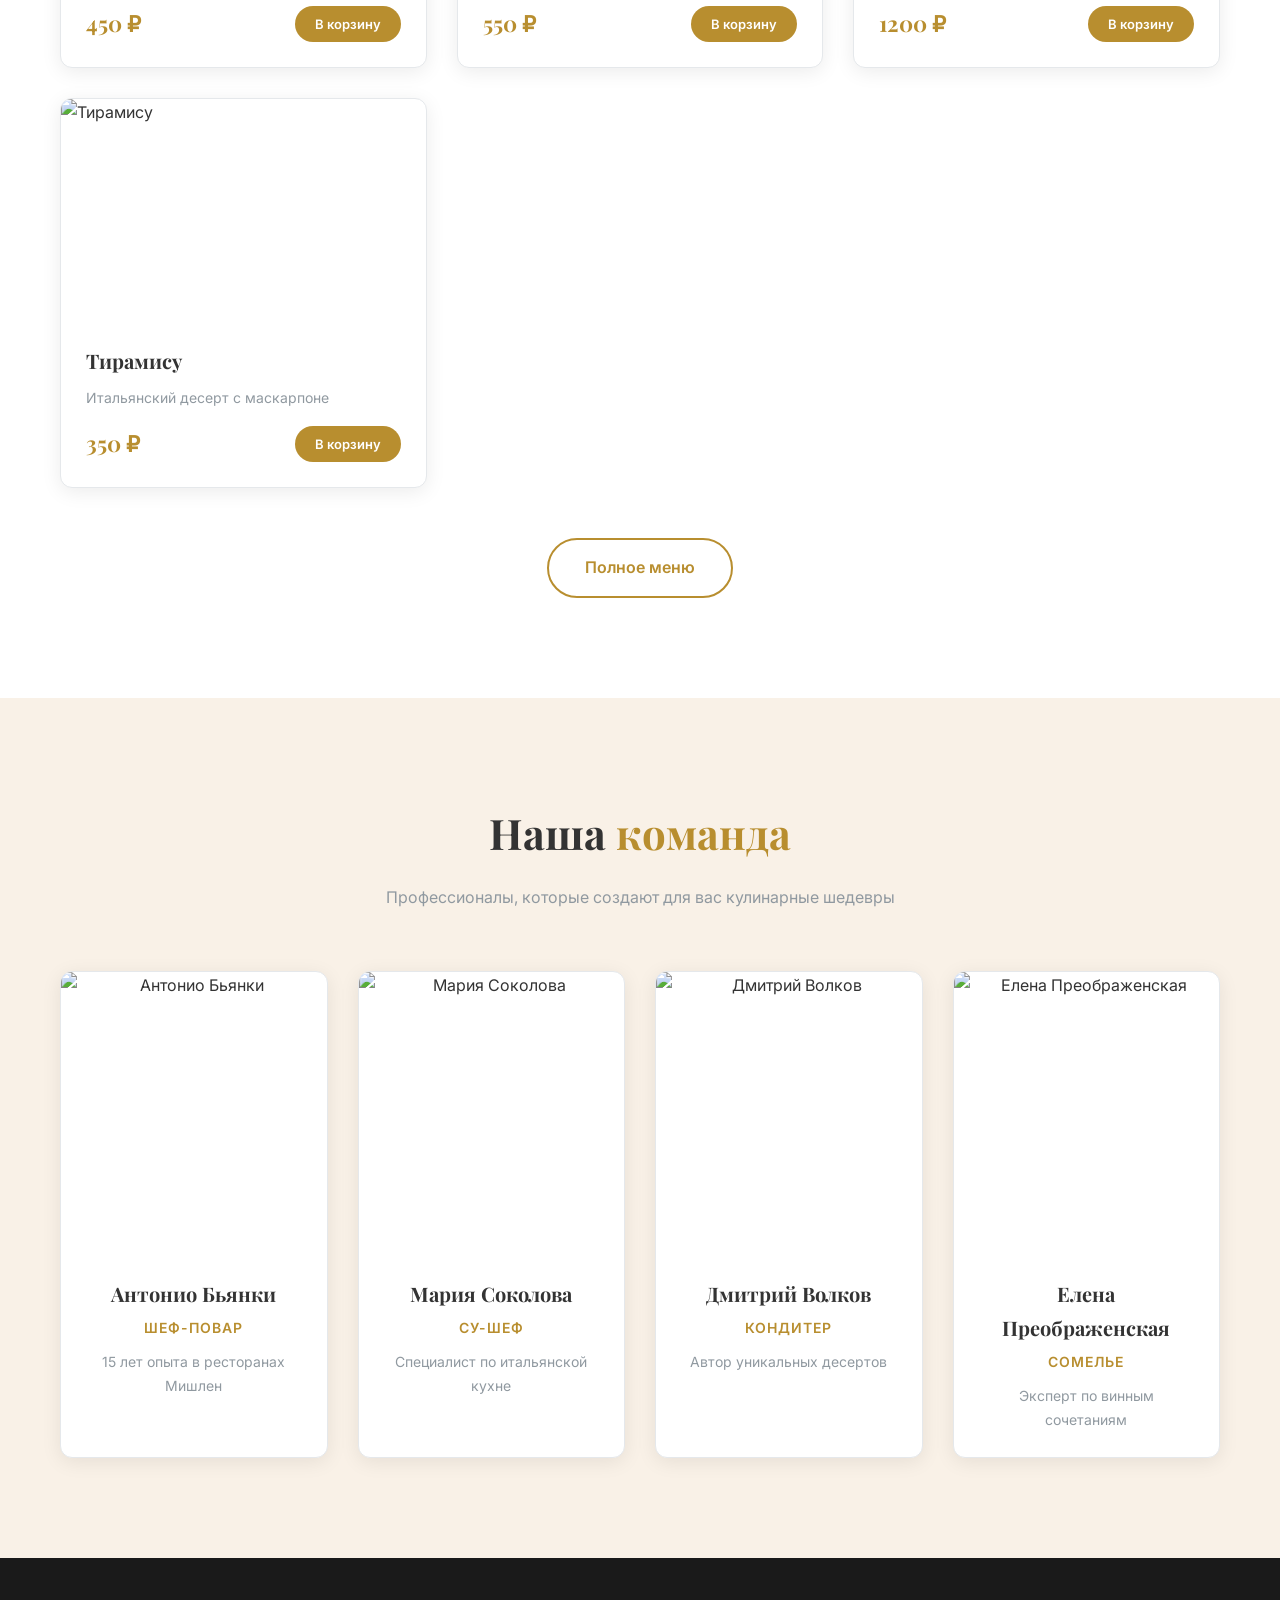
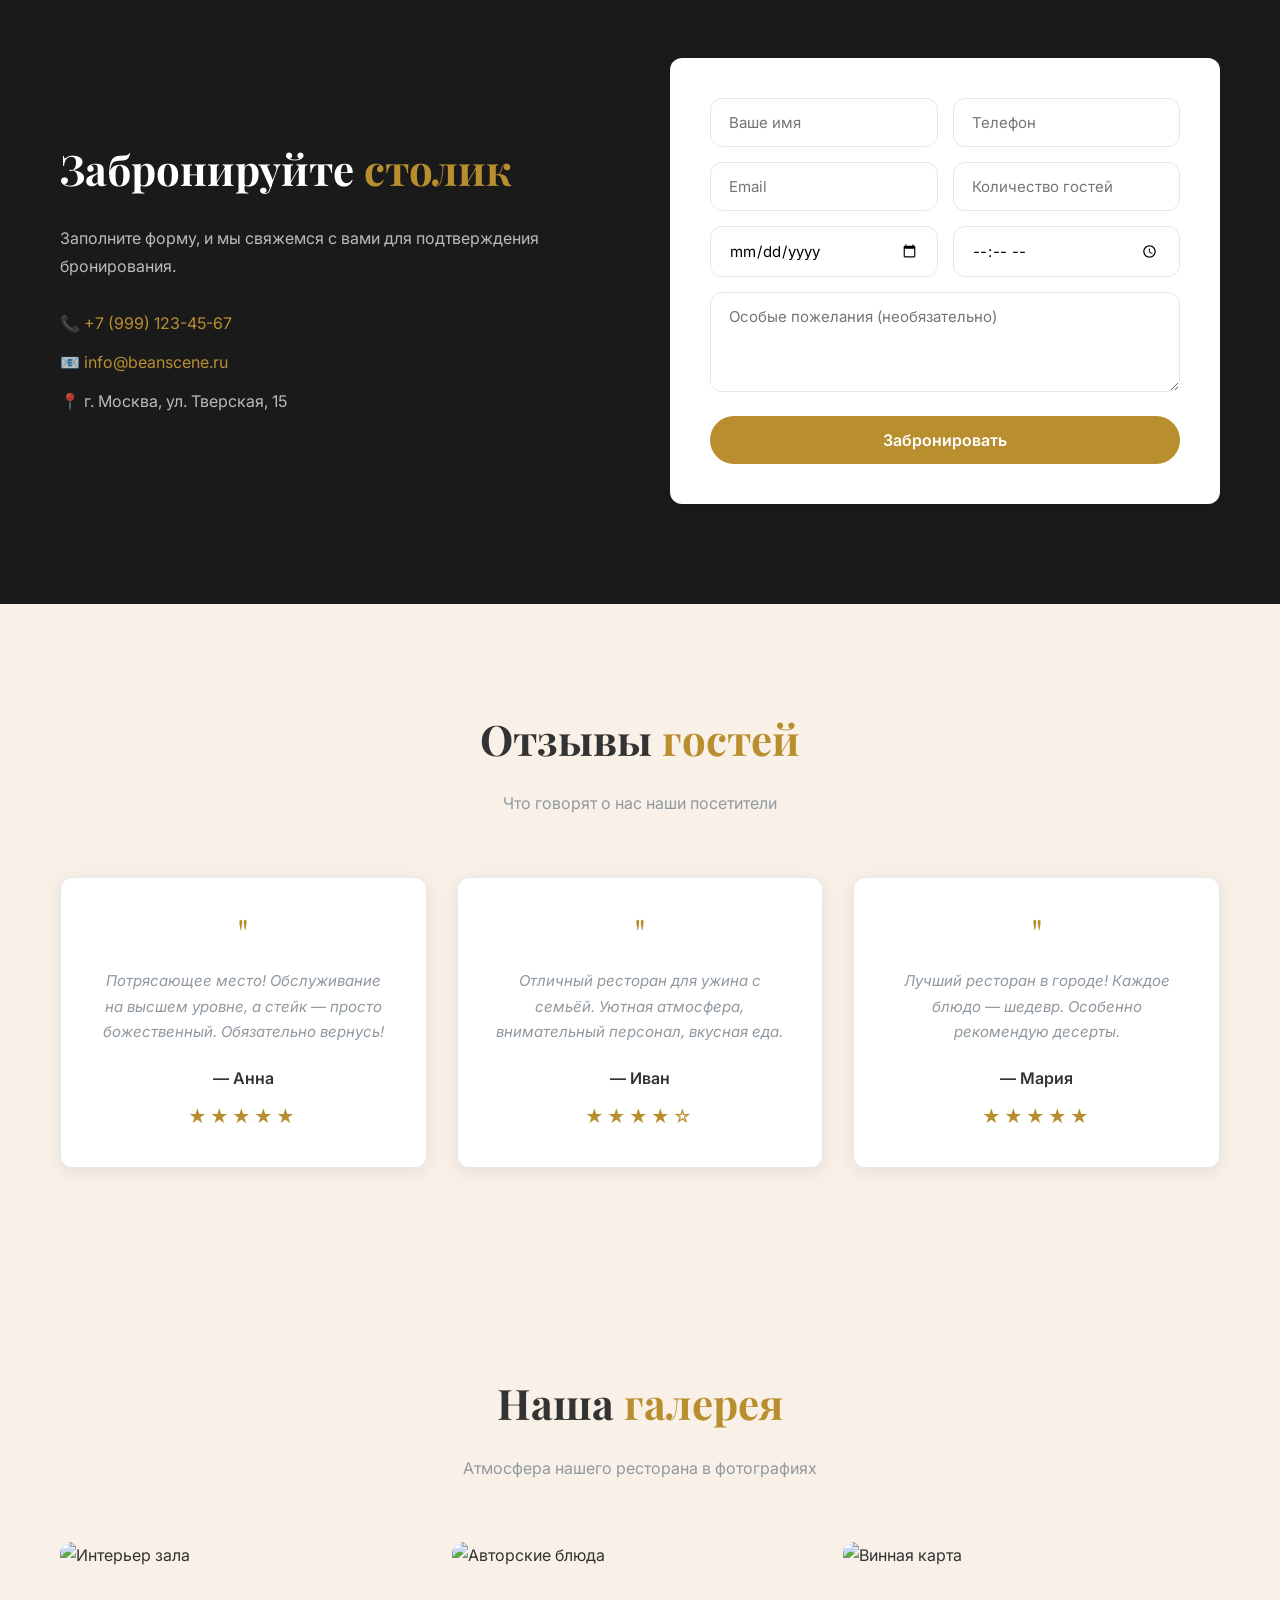
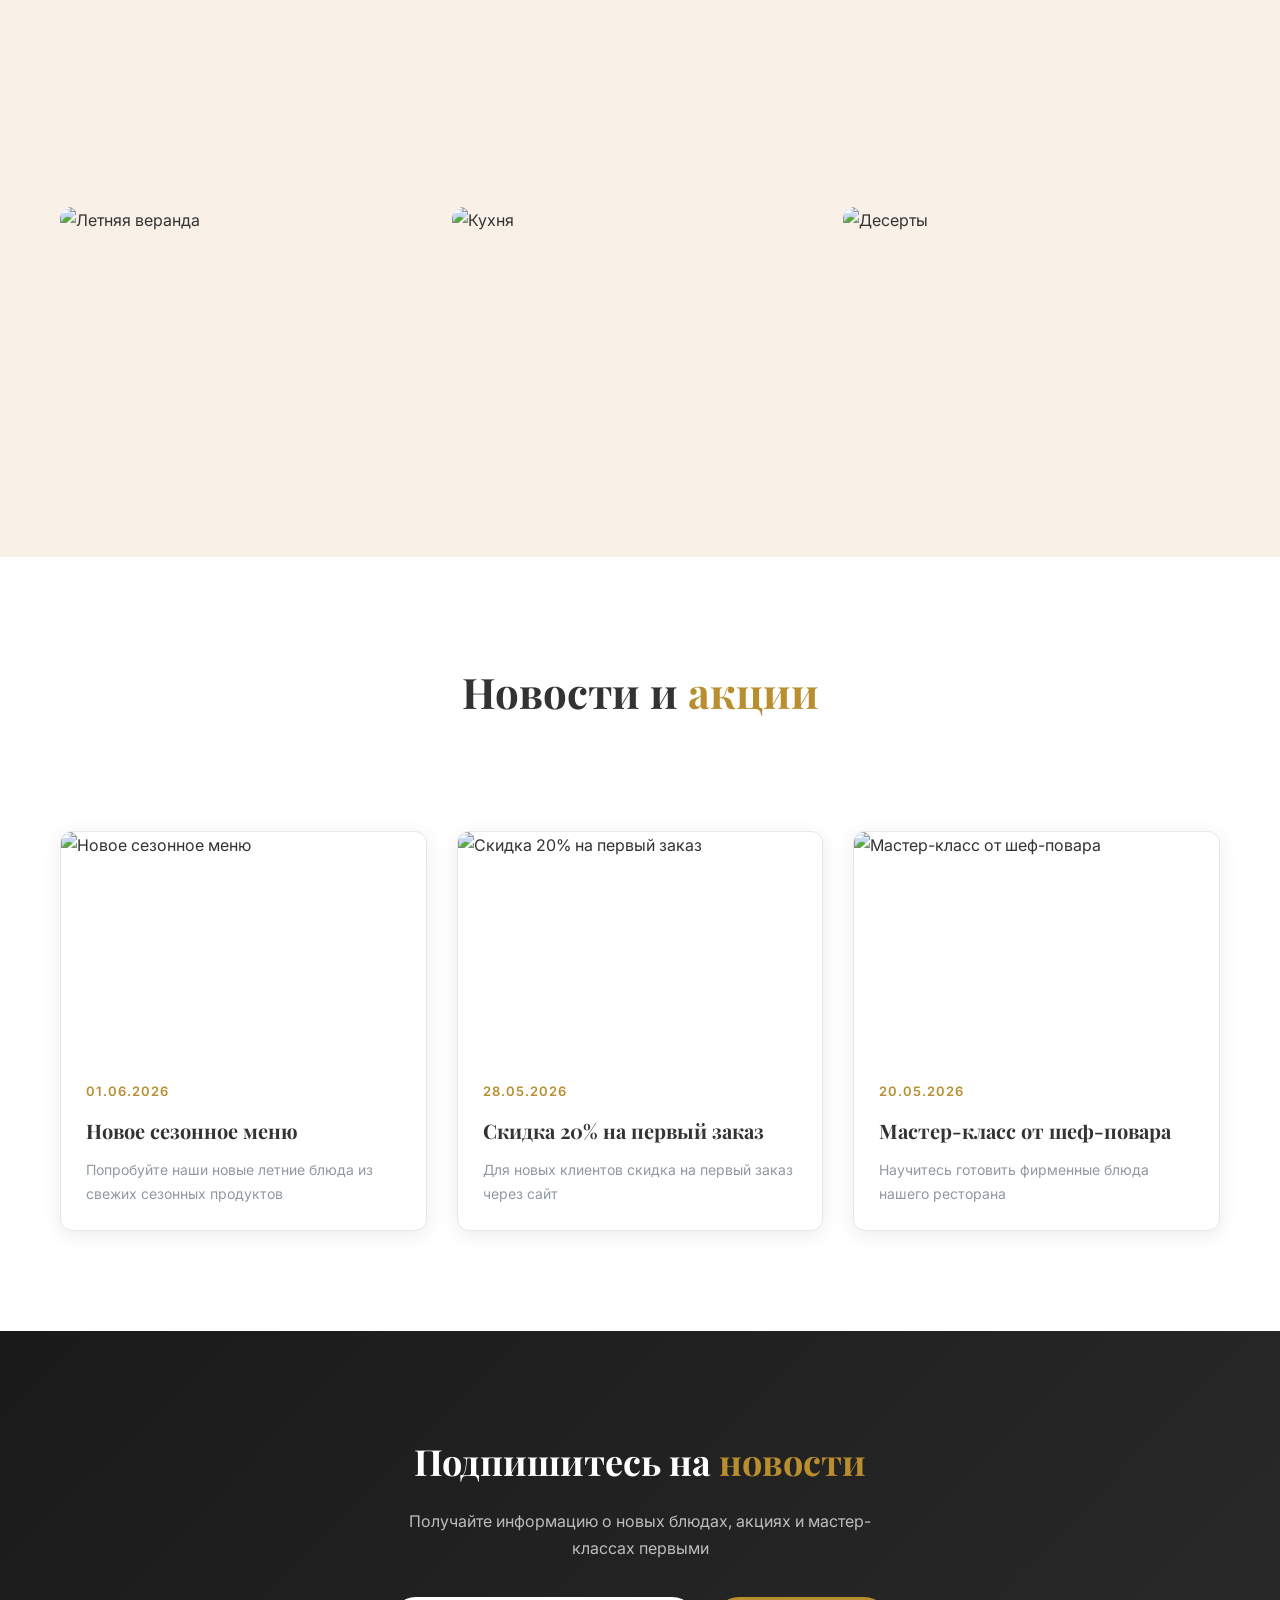
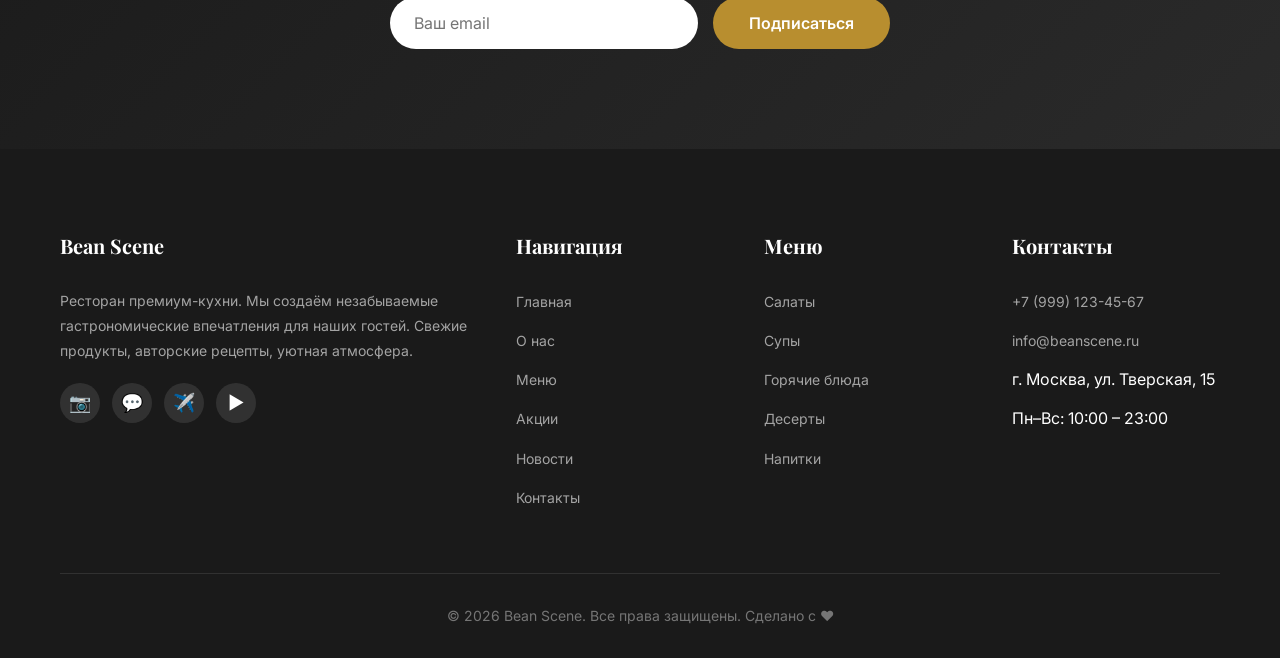
==== commit 24ec3b3f: "65+ Restaurant Templates: specials, team, booking, gallery, newsletter, about-features, social links" ====
--- a/frontend/index.html
+++ b/frontend/index.html
@@ -38,7 +38,7 @@
             <p>Откройте для себя мир гастрономических шедевров от лучших шеф-поваров. Свежие продукты, авторские рецепты, неповторимая атмосфера.</p>
             <div class="hero-buttons">
                 <a href="menu.html" class="btn">Посмотреть меню</a>
-                <a href="about.html" class="btn btn-outline">О ресторане</a>
+                <a href="#booking" class="btn btn-outline">Забронировать</a>
             </div>
         </div>
     </section>
@@ -54,13 +54,62 @@
                     <h2>О <span>ресторане</span></h2>
                     <p>Bean Scene — это не просто ресторан. Это место, где встречаются традиции и современность, где каждое блюдо — произведение искусства.</p>
                     <p>Мы используем только свежие продукты от местных фермеров, а наши шеф-повара постоянно экспериментируют, чтобы удивлять вас новыми вкусами.</p>
+                    <div class="about-features">
+                        <div class="about-feature">
+                            <span class="feature-icon">🥩</span>
+                            <span>Свежие продукты</span>
+                        </div>
+                        <div class="about-feature">
+                            <span class="feature-icon">👨‍🍳</span>
+                            <span>Шеф-повара из Европы</span>
+                        </div>
+                        <div class="about-feature">
+                            <span class="feature-icon">🍷</span>
+                            <span>Винная карта</span>
+                        </div>
+                    </div>
                     <a href="about.html" class="btn">Узнать больше</a>
                 </div>
             </div>
         </div>
     </section>
 
-    <!-- ========== MENU ========== -->
+    <!-- ========== SPECIAL DISHES (Chef's Picks) ========== -->
+    <section class="menu-section" id="specials">
+        <div class="container">
+            <h2 class="section-title fade-in">Фирменные <span style="color: var(--color-primary);">блюда</span></h2>
+            <p class="section-subtitle fade-in">Рекомендация нашего шеф-повара</p>
+            <div class="specials-grid" id="specials-grid">
+                <!-- Загружается через JS -->
+            </div>
+        </div>
+    </section>
+
+    <!-- ========== STATS ========== -->
+    <section class="stats" id="stats">
+        <div class="container">
+            <div class="stats-grid">
+                <div class="stat-item fade-in">
+                    <div class="stat-number" data-target="15">0</div>
+                    <div class="stat-label">Лет опыта</div>
+                </div>
+                <div class="stat-item fade-in">
+                    <div class="stat-number" data-target="250">0</div>
+                    <div class="stat-label">Блюд в меню</div>
+                </div>
+                <div class="stat-item fade-in">
+                    <div class="stat-number" data-target="50">0</div>
+                    <div class="stat-label">Шеф-поваров</div>
+                </div>
+                <div class="stat-item fade-in">
+                    <div class="stat-number" data-target="98">0</div>
+                    <div class="stat-label">% Довольных гостей</div>
+                </div>
+            </div>
+        </div>
+    </section>
+
+    <!-- ========== MENU PREVIEW ========== -->
     <section class="menu-section" id="menu">
         <div class="container">
             <h2 class="section-title fade-in">Популярные <span style="color: var(--color-primary);">блюда</span></h2>
@@ -74,26 +123,46 @@
         </div>
     </section>
 
-    <!-- ========== STATS ========== -->
-    <section class="stats" id="stats">
-        <div class="container">
-            <div class="stats-grid">
-                <div class="stat-item fade-in">
-                    <div class="stat-number" data-target="15">0</div>
-                    <div class="stat-label">Лет опыта</div>
-                </div>
-                <div class="stat-item fade-in">
-                    <div class="stat-number" data-target="250">0</div>
-                    <div class="stat-label">Блюд в меню</div>
-                </div>
-                <div class="stat-item fade-in">
-                    <div class="stat-number" data-target="50">0</div>
-                    <div class="stat-label">Шеф-поваров</div>
-                </div>
-                <div class="stat-item fade-in">
-                    <div class="stat-number" data-target="98">0</div>
-                    <div class="stat-label">% Довольных гостей</div>
-                </div>
+    <!-- ========== TEAM ========== -->
+    <section class="about" id="team">
+        <div class="container">
+            <h2 class="section-title fade-in">Наша <span style="color: var(--color-primary);">команда</span></h2>
+            <p class="section-subtitle fade-in">Профессионалы, которые создают для вас кулинарные шедевры</p>
+            <div class="team-grid" id="team-grid">
+                <!-- Загружается через JS -->
+            </div>
+        </div>
+    </section>
+
+    <!-- ========== BOOKING ========== -->
+    <section class="booking-section" id="booking">
+        <div class="container">
+            <div class="booking-wrapper fade-in">
+                <div class="booking-info">
+                    <h2>Забронируйте <span>столик</span></h2>
+                    <p>Заполните форму, и мы свяжемся с вами для подтверждения бронирования.</p>
+                    <div class="booking-contacts">
+                        <p>📞 <a href="tel:+79991234567">+7 (999) 123-45-67</a></p>
+                        <p>📧 <a href="mailto:info@beanscene.ru">info@beanscene.ru</a></p>
+                        <p>📍 г. Москва, ул. Тверская, 15</p>
+                    </div>
+                </div>
+                <form class="booking-form" id="booking-form">
+                    <div class="form-row">
+                        <input type="text" placeholder="Ваше имя" required>
+                        <input type="tel" placeholder="Телефон" required>
+                    </div>
+                    <div class="form-row">
+                        <input type="email" placeholder="Email">
+                        <input type="number" placeholder="Количество гостей" min="1" max="20" required>
+                    </div>
+                    <div class="form-row">
+                        <input type="date" required>
+                        <input type="time" required>
+                    </div>
+                    <textarea placeholder="Особые пожелания (необязательно)"></textarea>
+                    <button type="submit" class="btn" style="width: 100%;">Забронировать</button>
+                </form>
             </div>
         </div>
     </section>
@@ -109,6 +178,17 @@
         </div>
     </section>
 
+    <!-- ========== GALLERY ========== -->
+    <section class="gallery-section" id="gallery">
+        <div class="container">
+            <h2 class="section-title fade-in">Наша <span style="color: var(--color-primary);">галерея</span></h2>
+            <p class="section-subtitle fade-in">Атмосфера нашего ресторана в фотографиях</p>
+            <div class="gallery-grid" id="gallery-grid">
+                <!-- Загружается через JS -->
+            </div>
+        </div>
+    </section>
+
     <!-- ========== NEWS ========== -->
     <section class="menu-section" id="news">
         <div class="container">
@@ -120,13 +200,16 @@
         </div>
     </section>
 
-    <!-- ========== CONTACT CTA ========== -->
-    <section class="about" style="background: var(--color-bg-dark); color: var(--color-text-white);">
-        <div class="container" style="text-align: center;">
-            <h2 class="section-title" style="color: var(--color-text-white);">Забронируйте <span style="color: var(--color-primary);">столик</span></h2>
-            <p class="section-subtitle" style="color: rgba(255,255,255,0.7);">Позвоните нам или оставьте заявку на сайте</p>
-            <div style="margin-top: 30px;">
-                <a href="tel:+79991234567" class="btn" style="font-size: 20px; padding: 16px 50px;">+7 (999) 123-45-67</a>
+    <!-- ========== NEWSLETTER ========== -->
+    <section class="newsletter-section">
+        <div class="container">
+            <div class="newsletter-wrapper fade-in">
+                <h2>Подпишитесь на <span>новости</span></h2>
+                <p>Получайте информацию о новых блюдах, акциях и мастер-классах первыми</p>
+                <form class="newsletter-form" id="newsletter-form">
+                    <input type="email" placeholder="Ваш email" required>
+                    <button type="submit" class="btn">Подписаться</button>
+                </form>
             </div>
         </div>
     </section>
@@ -138,6 +221,12 @@
                 <div class="footer-col">
                     <h4>Bean Scene</h4>
                     <p>Ресторан премиум-кухни. Мы создаём незабываемые гастрономические впечатления для наших гостей. Свежие продукты, авторские рецепты, уютная атмосфера.</p>
+                    <div class="social-links">
+                        <a href="#" title="Instagram">📷</a>
+                        <a href="#" title="VK">💬</a>
+                        <a href="#" title="Telegram">✈️</a>
+                        <a href="#" title="YouTube">▶️</a>
+                    </div>
                 </div>
                 <div class="footer-col">
                     <h4>Навигация</h4>
--- a/frontend/css/style.css
+++ b/frontend/css/style.css
@@ -305,6 +305,341 @@
     color: var(--color-text-light);
     margin-bottom: 20px;
     font-size: 16px;
+}
+
+.about-features {
+    display: flex;
+    gap: 20px;
+    margin-bottom: 30px;
+    flex-wrap: wrap;
+}
+
+.about-feature {
+    display: flex;
+    align-items: center;
+    gap: 10px;
+    background: var(--color-bg);
+    padding: 12px 20px;
+    border-radius: 50px;
+    font-size: 14px;
+    font-weight: 500;
+    box-shadow: var(--shadow-card);
+}
+
+.feature-icon {
+    font-size: 20px;
+}
+
+/* ========== SPECIAL DISHES (Chef's Picks) ========== */
+.specials-grid {
+    display: grid;
+    grid-template-columns: repeat(auto-fill, minmax(350px, 1fr));
+    gap: 30px;
+}
+
+.special-card {
+    display: flex;
+    background: var(--color-card-bg);
+    border-radius: var(--border-radius);
+    overflow: hidden;
+    box-shadow: var(--shadow-card);
+    transition: all 0.4s;
+    border: 1px solid var(--color-border);
+}
+
+.special-card:hover {
+    transform: translateY(-5px);
+    box-shadow: var(--shadow-hover);
+}
+
+.special-card-image {
+    width: 140px;
+    min-height: 160px;
+    object-fit: cover;
+    flex-shrink: 0;
+}
+
+.special-card-body {
+    padding: 20px;
+    display: flex;
+    flex-direction: column;
+    justify-content: center;
+}
+
+.special-card-body h3 {
+    font-family: var(--font-heading);
+    font-size: 18px;
+    margin-bottom: 6px;
+}
+
+.special-card-body .special-badge {
+    display: inline-block;
+    background: var(--color-primary);
+    color: white;
+    font-size: 11px;
+    padding: 3px 12px;
+    border-radius: 50px;
+    text-transform: uppercase;
+    letter-spacing: 1px;
+    margin-bottom: 8px;
+    width: fit-content;
+}
+
+.special-card-body p {
+    color: var(--color-text-light);
+    font-size: 13px;
+    margin-bottom: 10px;
+}
+
+.special-card-body .price {
+    color: var(--color-primary);
+    font-size: 20px;
+    font-weight: 700;
+    font-family: var(--font-heading);
+}
+
+/* ========== TEAM SECTION ========== */
+.team-grid {
+    display: grid;
+    grid-template-columns: repeat(auto-fill, minmax(260px, 1fr));
+    gap: 30px;
+}
+
+.team-card {
+    background: var(--color-card-bg);
+    border-radius: var(--border-radius);
+    overflow: hidden;
+    box-shadow: var(--shadow-card);
+    text-align: center;
+    transition: all 0.4s;
+    border: 1px solid var(--color-border);
+}
+
+.team-card:hover {
+    transform: translateY(-8px);
+    box-shadow: var(--shadow-hover);
+}
+
+.team-card-image {
+    width: 100%;
+    height: 280px;
+    object-fit: cover;
+}
+
+.team-card-body {
+    padding: 25px;
+}
+
+.team-card-body h3 {
+    font-family: var(--font-heading);
+    font-size: 20px;
+    margin-bottom: 5px;
+}
+
+.team-card-body .team-role {
+    color: var(--color-primary);
+    font-size: 14px;
+    font-weight: 600;
+    text-transform: uppercase;
+    letter-spacing: 1px;
+    margin-bottom: 10px;
+}
+
+.team-card-body p {
+    color: var(--color-text-light);
+    font-size: 14px;
+}
+
+/* ========== BOOKING SECTION ========== */
+.booking-section {
+    background: var(--color-bg-dark);
+    color: var(--color-text-white);
+}
+
+.booking-wrapper {
+    display: grid;
+    grid-template-columns: 1fr 1fr;
+    gap: 60px;
+    align-items: center;
+}
+
+.booking-info h2 {
+    font-family: var(--font-heading);
+    font-size: 42px;
+    margin-bottom: 20px;
+}
+
+.booking-info h2 span {
+    color: var(--color-primary);
+}
+
+.booking-info p {
+    color: rgba(255,255,255,0.7);
+    margin-bottom: 30px;
+}
+
+.booking-contacts p {
+    margin-bottom: 12px;
+    font-size: 16px;
+}
+
+.booking-contacts a {
+    color: var(--color-primary);
+}
+
+.booking-form {
+    background: var(--color-bg);
+    padding: 40px;
+    border-radius: var(--border-radius);
+    box-shadow: var(--shadow-card);
+}
+
+.form-row {
+    display: grid;
+    grid-template-columns: 1fr 1fr;
+    gap: 15px;
+    margin-bottom: 15px;
+}
+
+.booking-form input,
+.booking-form textarea {
+    width: 100%;
+    padding: 14px 18px;
+    border: 1px solid var(--color-border);
+    border-radius: var(--border-radius);
+    font-size: 15px;
+    font-family: var(--font-main);
+    transition: border-color 0.3s;
+}
+
+.booking-form input:focus,
+.booking-form textarea:focus {
+    outline: none;
+    border-color: var(--color-primary);
+}
+
+.booking-form textarea {
+    height: 100px;
+    resize: vertical;
+    margin-bottom: 15px;
+}
+
+/* ========== GALLERY SECTION ========== */
+.gallery-section {
+    background: var(--color-bg-section);
+}
+
+.gallery-grid {
+    display: grid;
+    grid-template-columns: repeat(3, 1fr);
+    gap: 15px;
+}
+
+.gallery-item {
+    border-radius: var(--border-radius);
+    overflow: hidden;
+    position: relative;
+    cursor: pointer;
+}
+
+.gallery-item img {
+    width: 100%;
+    height: 250px;
+    object-fit: cover;
+    transition: transform 0.5s;
+}
+
+.gallery-item:hover img {
+    transform: scale(1.1);
+}
+
+.gallery-item .gallery-overlay {
+    position: absolute;
+    top: 0;
+    left: 0;
+    width: 100%;
+    height: 100%;
+    background: rgba(0,0,0,0.5);
+    display: flex;
+    align-items: center;
+    justify-content: center;
+    opacity: 0;
+    transition: opacity 0.3s;
+    color: white;
+    font-size: 30px;
+}
+
+.gallery-item:hover .gallery-overlay {
+    opacity: 1;
+}
+
+/* ========== NEWSLETTER SECTION ========== */
+.newsletter-section {
+    background: linear-gradient(135deg, var(--color-bg-dark), #2a2a2a);
+    color: var(--color-text-white);
+    text-align: center;
+}
+
+.newsletter-wrapper h2 {
+    font-family: var(--font-heading);
+    font-size: 36px;
+    margin-bottom: 15px;
+}
+
+.newsletter-wrapper h2 span {
+    color: var(--color-primary);
+}
+
+.newsletter-wrapper p {
+    color: rgba(255,255,255,0.7);
+    margin-bottom: 35px;
+    max-width: 500px;
+    margin-left: auto;
+    margin-right: auto;
+}
+
+.newsletter-form {
+    display: flex;
+    gap: 15px;
+    max-width: 500px;
+    margin: 0 auto;
+}
+
+.newsletter-form input {
+    flex: 1;
+    padding: 16px 24px;
+    border: none;
+    border-radius: 50px;
+    font-size: 16px;
+    font-family: var(--font-main);
+}
+
+.newsletter-form input:focus {
+    outline: 2px solid var(--color-primary);
+}
+
+/* ========== SOCIAL LINKS ========== */
+.social-links {
+    display: flex;
+    gap: 12px;
+    margin-top: 20px;
+}
+
+.social-links a {
+    width: 40px;
+    height: 40px;
+    background: rgba(255,255,255,0.1);
+    border-radius: 50%;
+    display: flex;
+    align-items: center;
+    justify-content: center;
+    font-size: 18px;
+    transition: all 0.3s;
+}
+
+.social-links a:hover {
+    background: var(--color-primary);
+    transform: translateY(-3px);
 }
 
 /* ========== MENU SECTION ========== */
@@ -839,7 +1174,8 @@
     }
 
     .about-grid,
-    .contact-grid {
+    .contact-grid,
+    .booking-wrapper {
         grid-template-columns: 1fr;
     }
 
@@ -863,6 +1199,31 @@
         padding: 8px 16px;
         font-size: 12px;
     }
+
+    .form-row {
+        grid-template-columns: 1fr;
+    }
+
+    .gallery-grid {
+        grid-template-columns: repeat(2, 1fr);
+    }
+
+    .newsletter-form {
+        flex-direction: column;
+    }
+
+    .specials-grid {
+        grid-template-columns: 1fr;
+    }
+
+    .special-card {
+        flex-direction: column;
+    }
+
+    .special-card-image {
+        width: 100%;
+        height: 200px;
+    }
 }
 
 @media (max-width: 480px) {
@@ -875,7 +1236,12 @@
     }
 
     .dishes-grid,
-    .news-grid {
+    .news-grid,
+    .gallery-grid {
         grid-template-columns: 1fr;
     }
-}
+
+    .booking-form {
+        padding: 25px;
+    }
+}
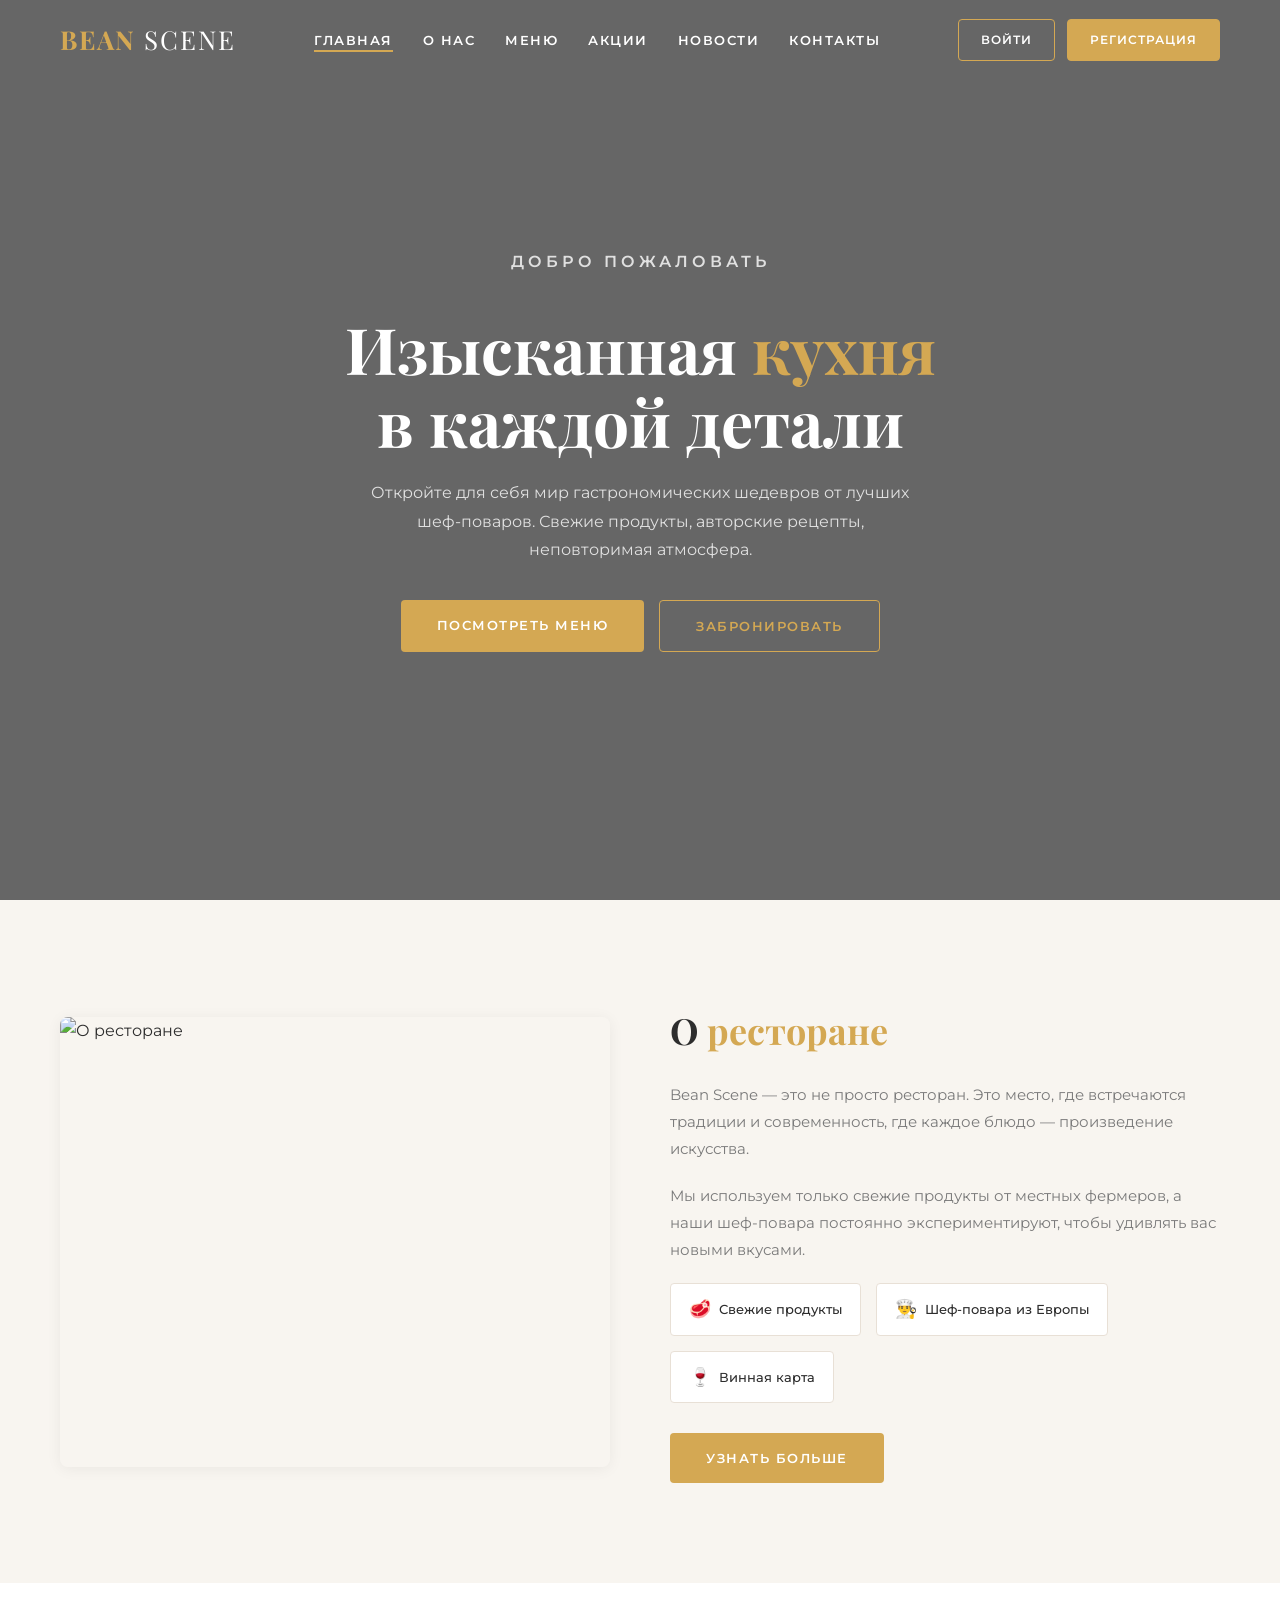
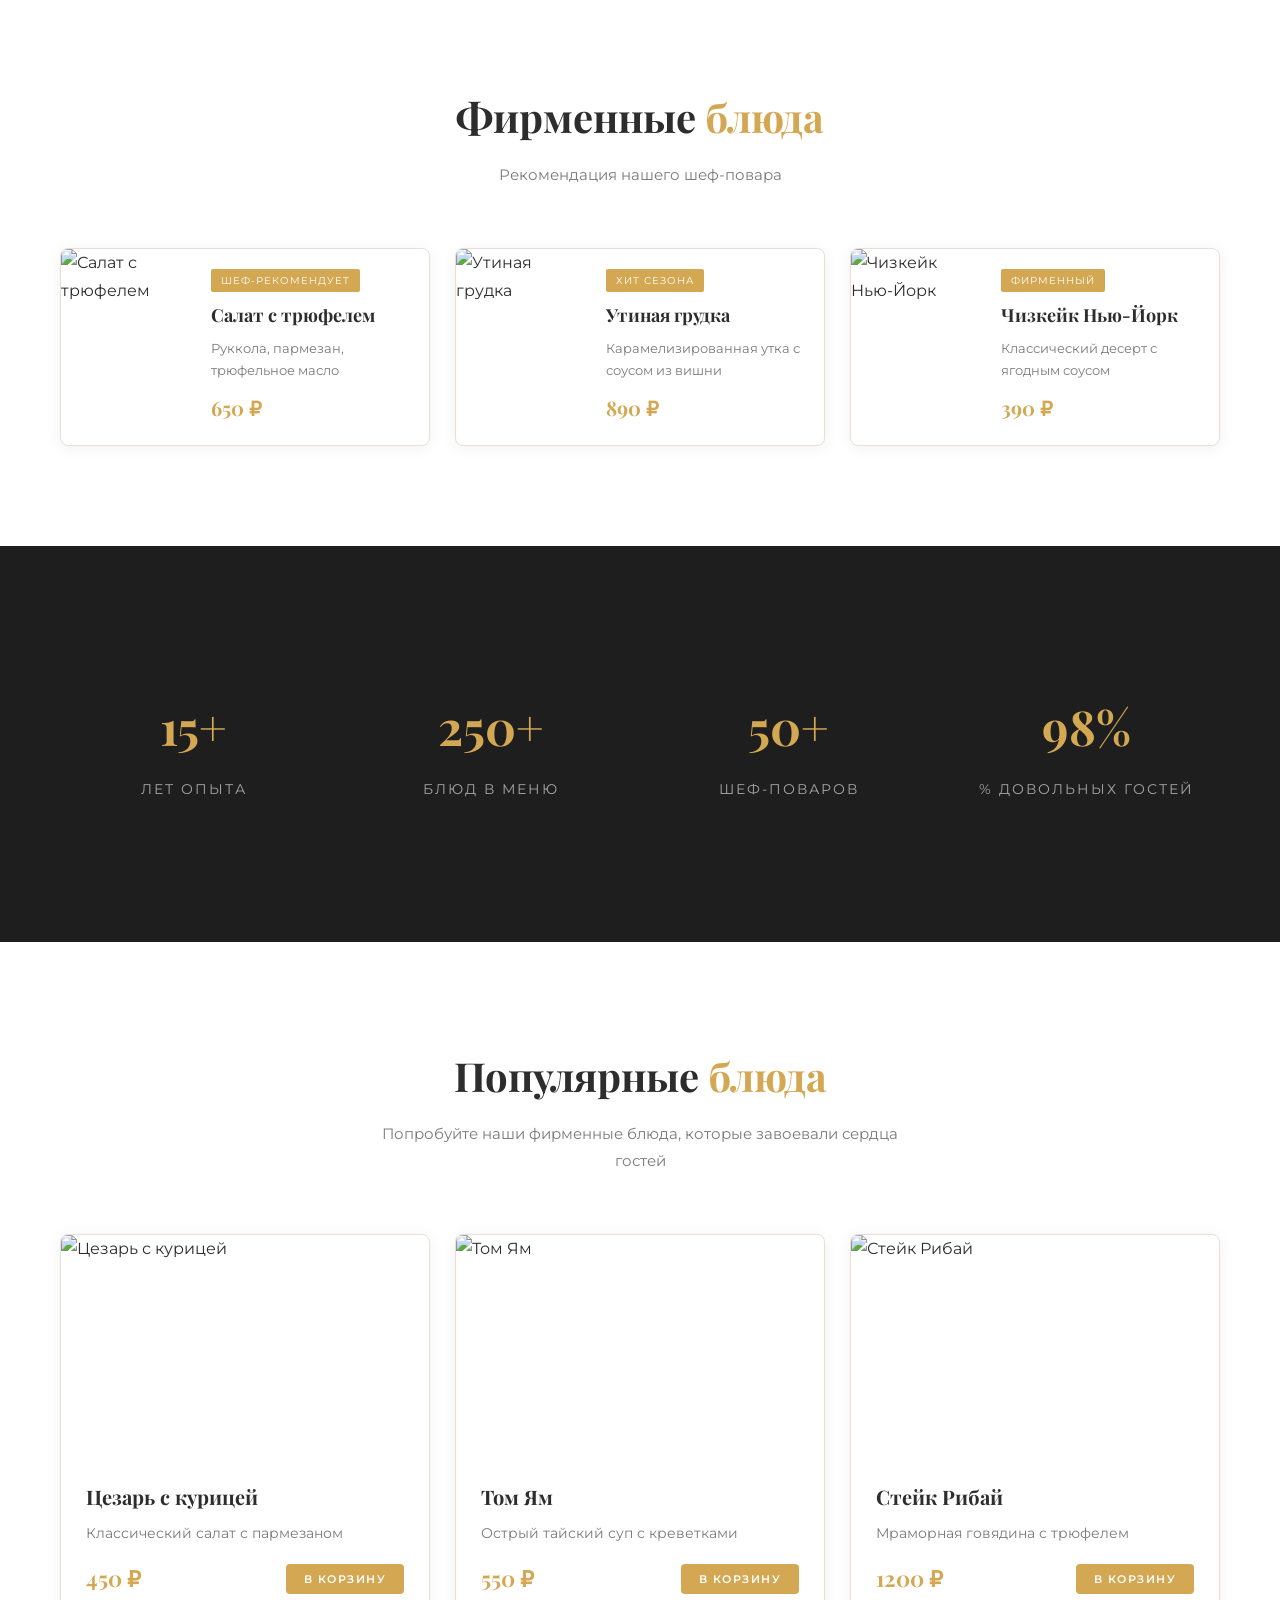
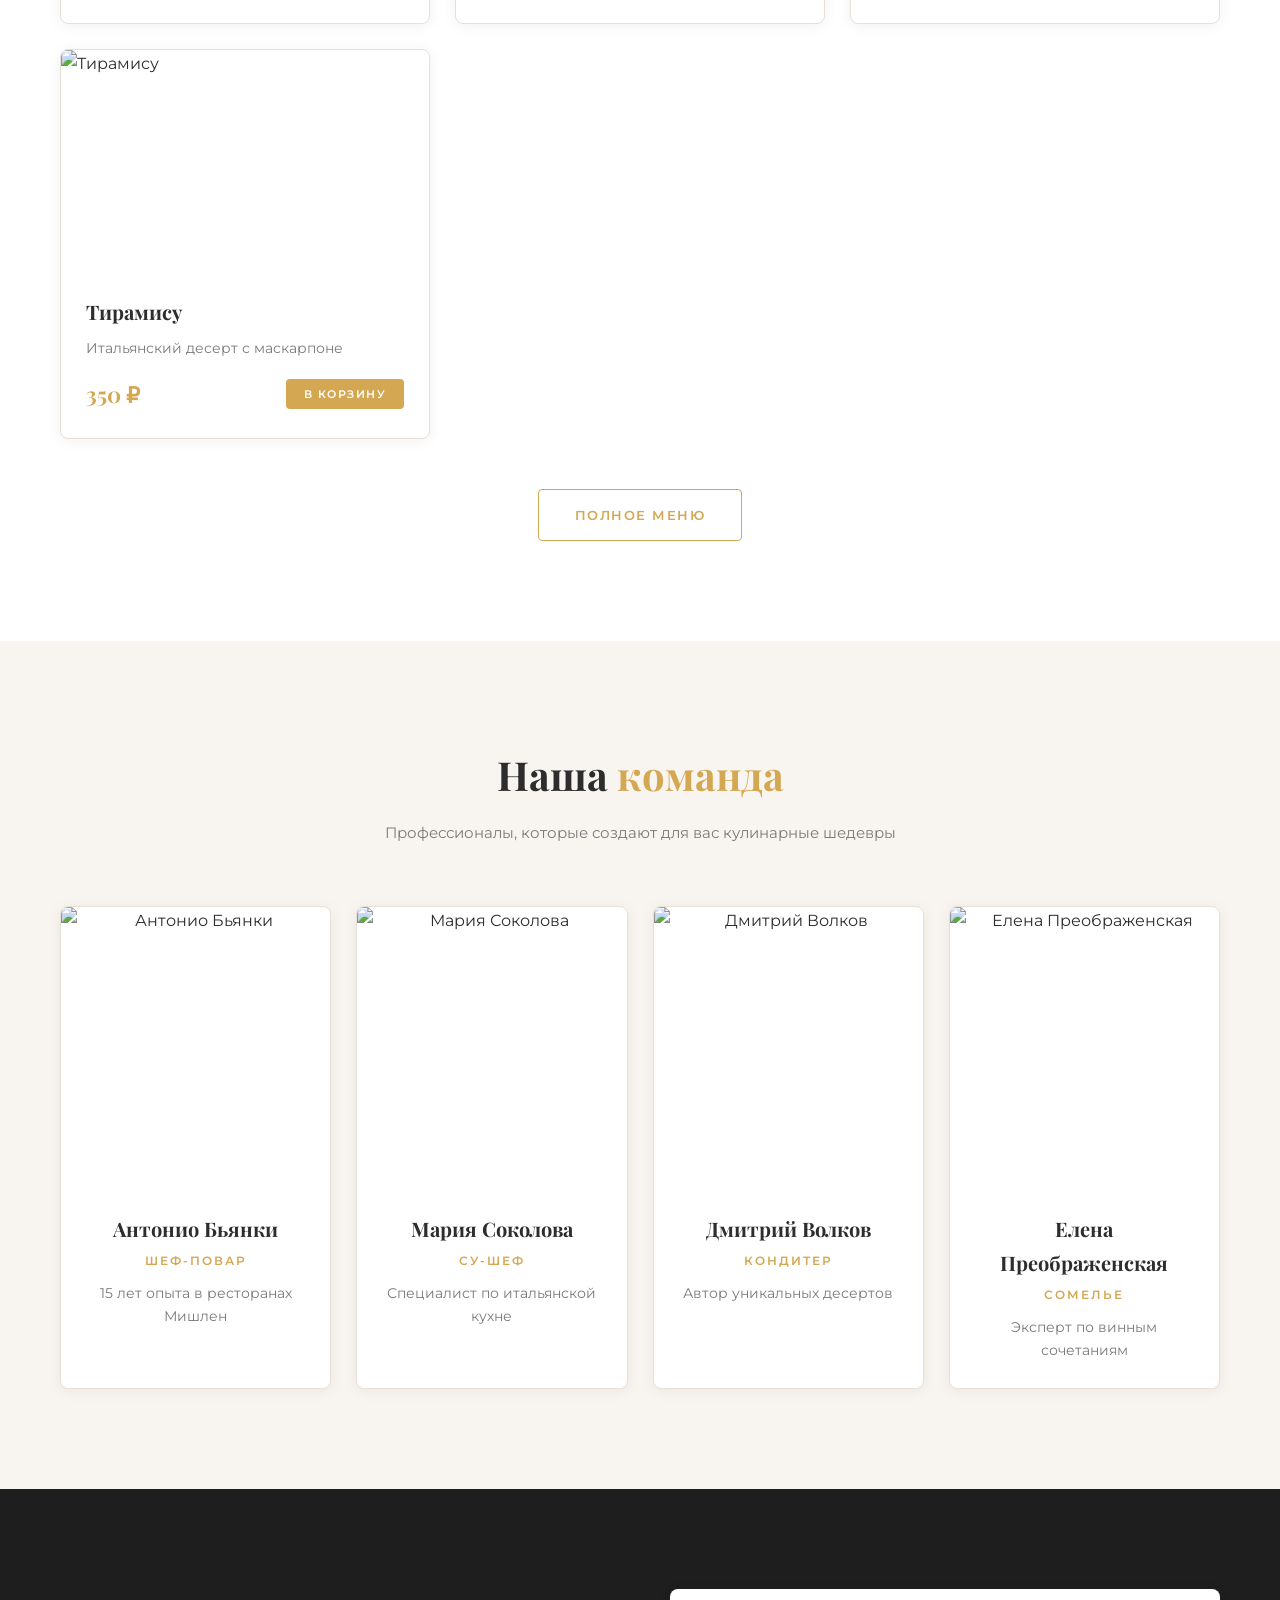
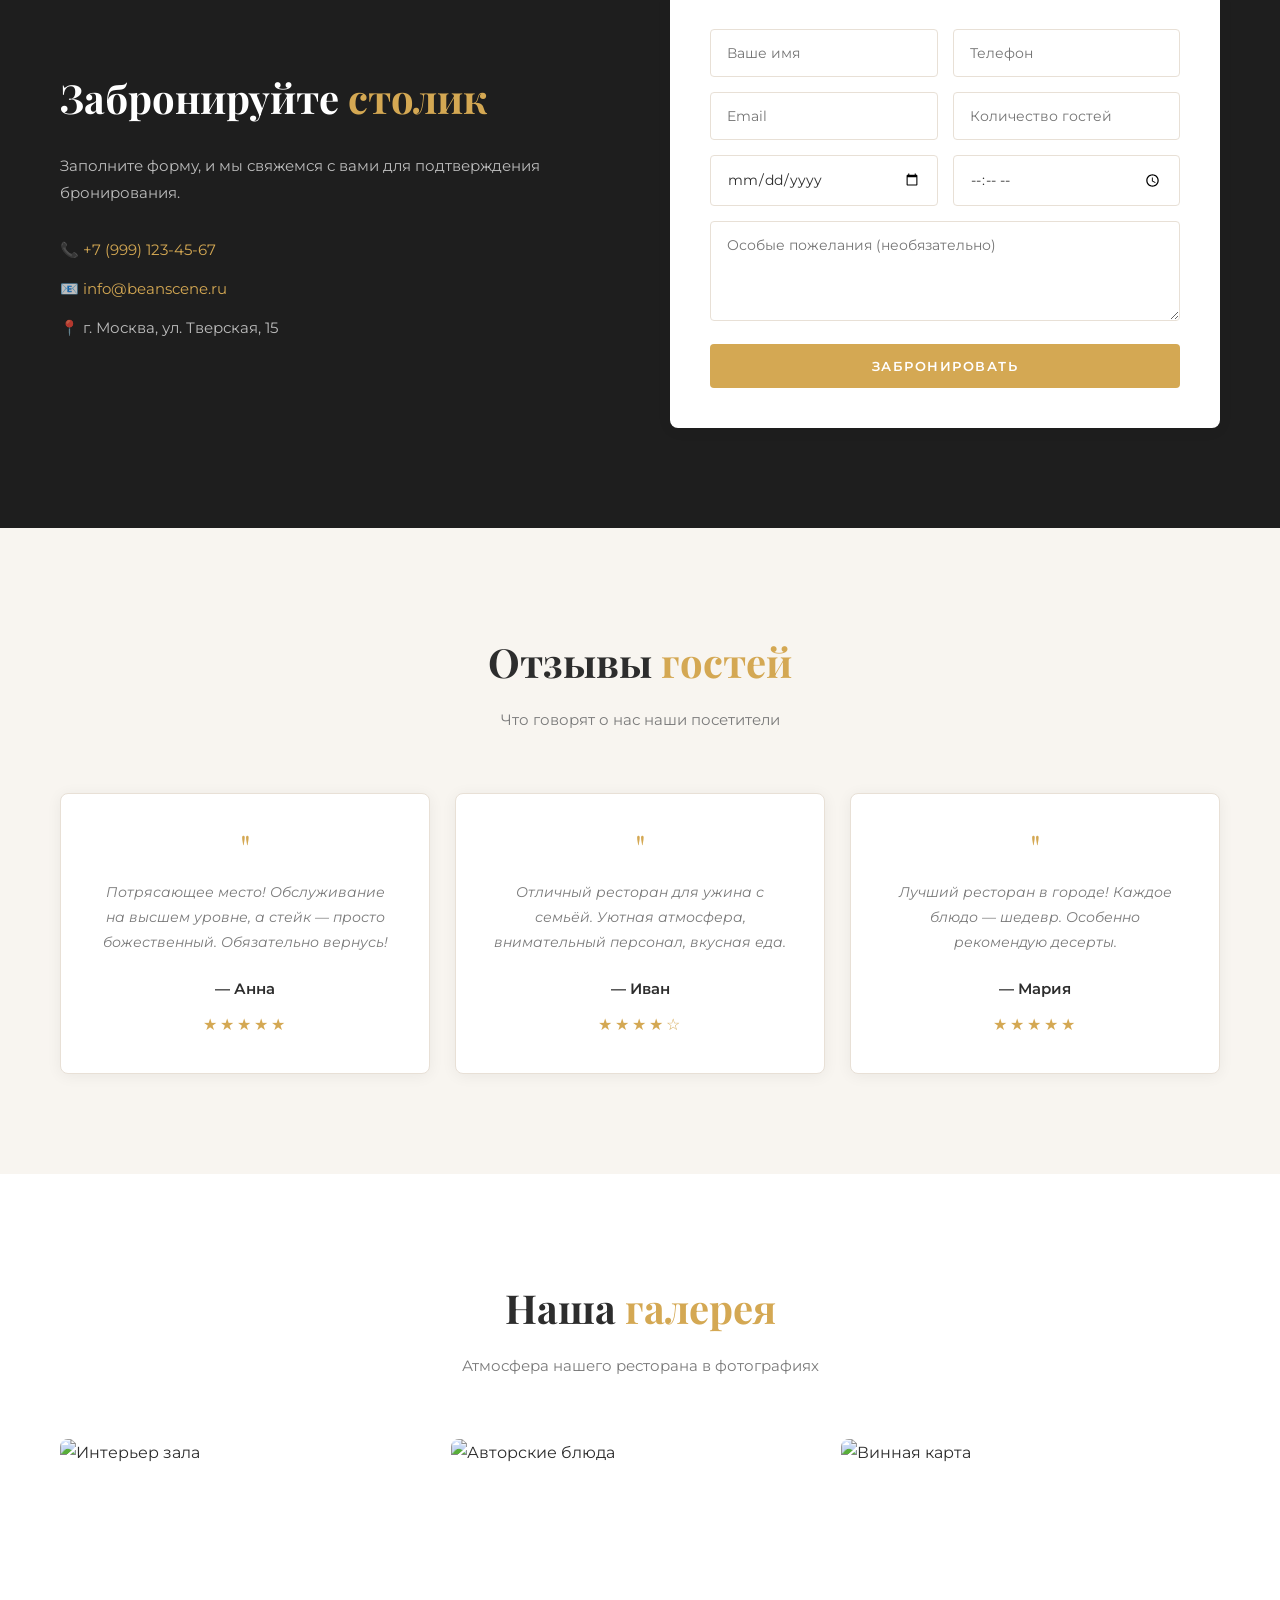
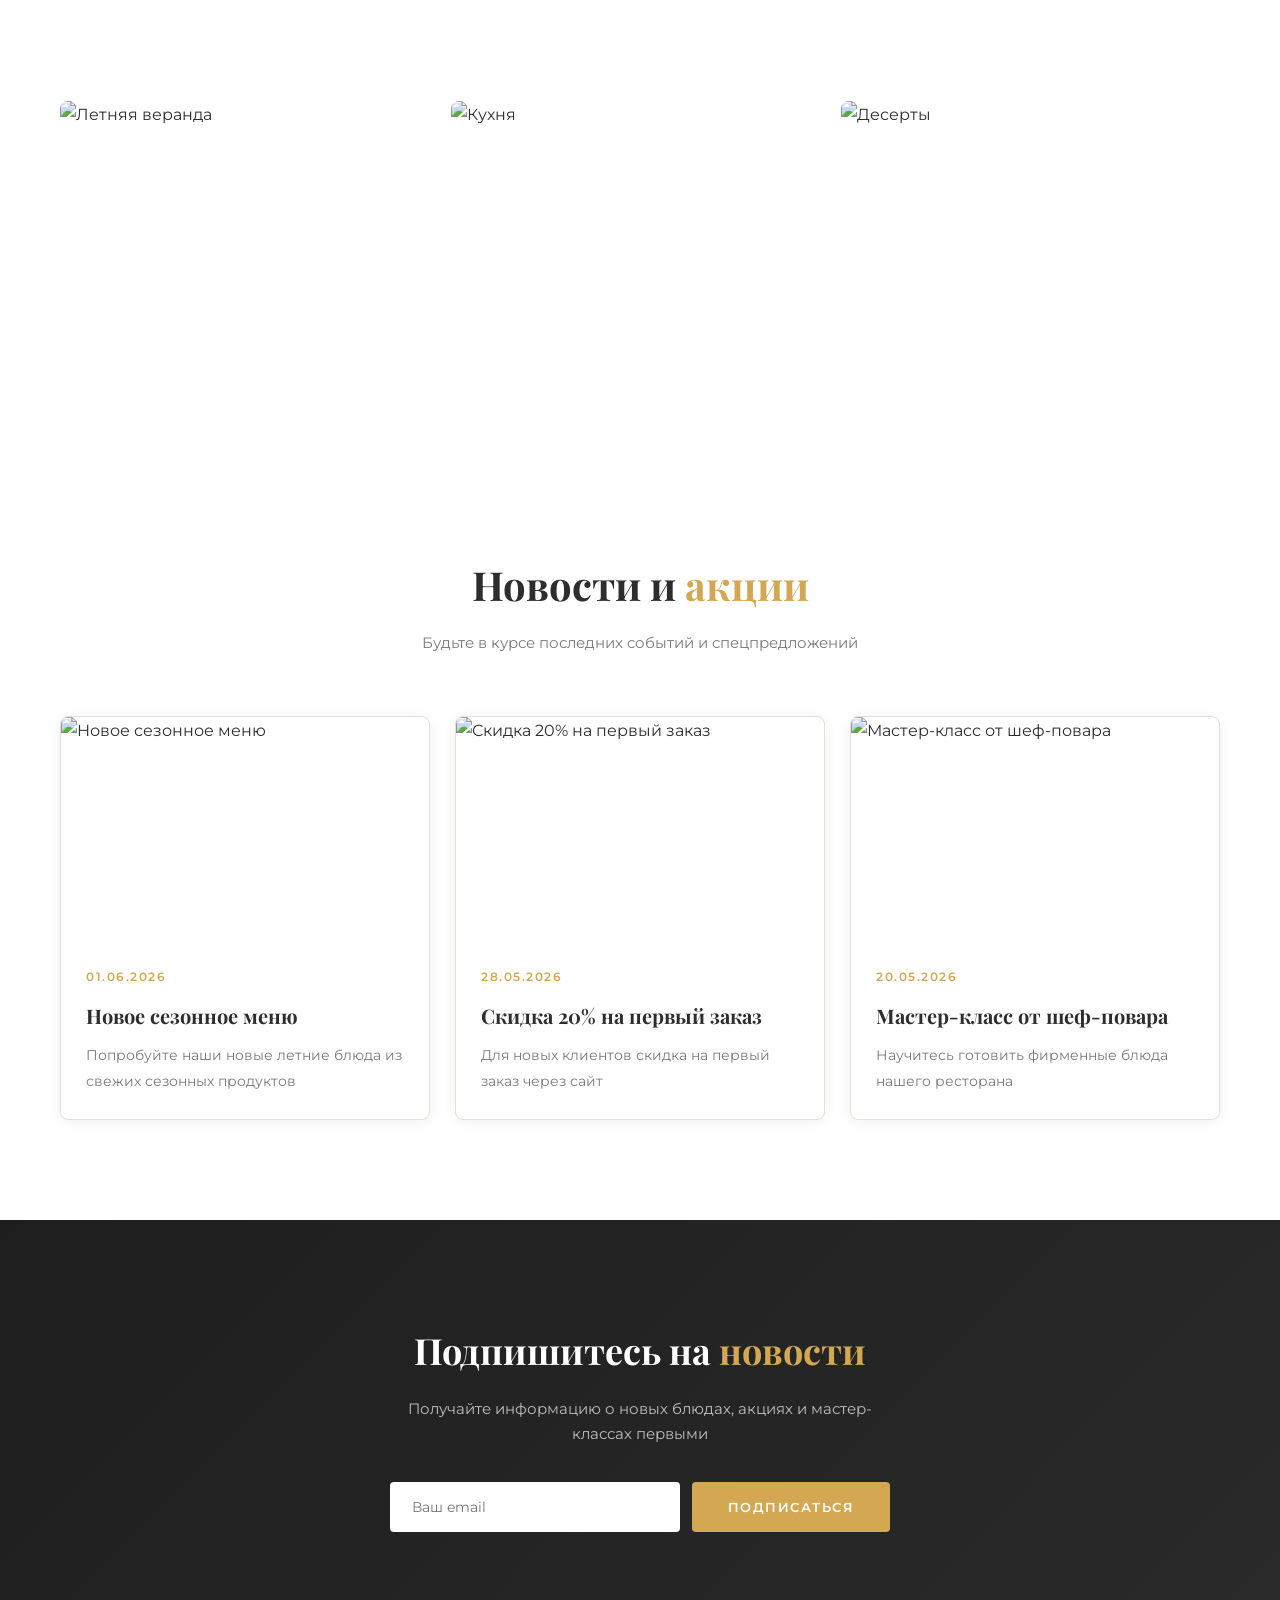
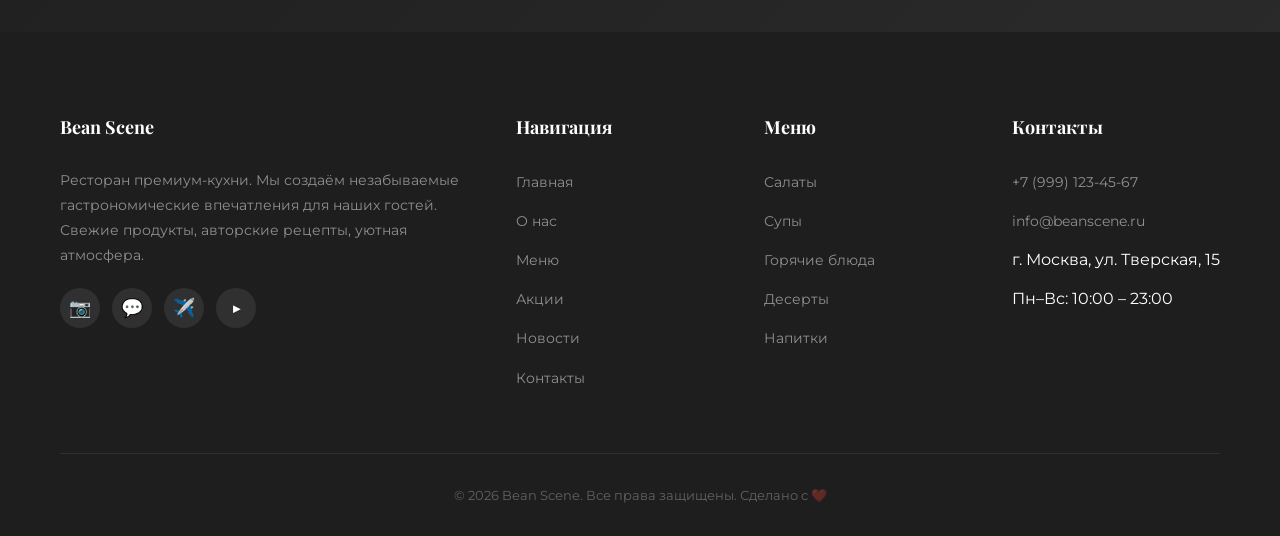
==== commit 2737c263: "Full restyle to 65+ Restaurant Templates: Montserrat+Playfair, gold/dark palette, squared buttons, r" ====
--- a/frontend/index.html
+++ b/frontend/index.html
@@ -124,7 +124,7 @@
     </section>
 
     <!-- ========== TEAM ========== -->
-    <section class="about" id="team">
+    <section class="team-section" id="team">
         <div class="container">
             <h2 class="section-title fade-in">Наша <span style="color: var(--color-primary);">команда</span></h2>
             <p class="section-subtitle fade-in">Профессионалы, которые создают для вас кулинарные шедевры</p>
--- a/frontend/css/color.css
+++ b/frontend/css/color.css
@@ -1,25 +1,25 @@
 :root {
-    /* === Цветовая палитра (Bean Scene Style) === */
-    --color-primary: #B88E2F;        /* Золотистый/горчичный — акценты */
-    --color-primary-hover: #9e7528;  /* При наведении */
+    /* === Цветовая палитра (65+ Restaurant Templates Style) === */
+    --color-primary: #D4A853;        /* Золотистый — акценты */
+    --color-primary-hover: #c49a3f;  /* При наведении */
     --color-bg: #FFF;                /* Фоновый */
-    --color-bg-dark: #1A1A1A;        /* Тёмный фон (hero, footer) */
-    --color-bg-section: #F9F1E7;     /* Светлый бежевый для секций */
-    --color-text: #333;              /* Основной текст */
-    --color-text-light: #9099A0;     /* Дополнительный текст */
+    --color-bg-dark: #1E1E1E;        /* Тёмный фон */
+    --color-bg-section: #F8F5F0;     /* Светлый кремовый для секций */
+    --color-bg-card: #FFF;           /* Фон карточек */
+    --color-text: #2D2D2D;           /* Основной текст */
+    --color-text-light: #7A7A7A;     /* Дополнительный текст */
     --color-text-white: #FFF;        /* Белый текст */
-    --color-border: #E5E8EB;         /* Границы */
-    --color-card-bg: #FFF;           /* Фон карточек */
-    --color-overlay: rgba(0,0,0,0.65); /* Оверлей на hero */
+    --color-border: #E8E0D6;         /* Границы */
+    --color-overlay: rgba(0,0,0,0.6); /* Оверлей на hero */
 
     /* === Шрифты === */
-    --font-main: 'Inter', 'Open Sans', Arial, sans-serif;
-    --font-heading: 'Playfair Display', 'Montserrat', Georgia, serif;
+    --font-main: 'Montserrat', 'Inter', Arial, sans-serif;
+    --font-heading: 'Playfair Display', 'Georgia', serif;
 
     /* === Размеры === */
     --container-width: 1200px;
-    --header-height: 90px;
-    --border-radius: 12px;
-    --shadow-card: 0 4px 20px rgba(0,0,0,0.08);
-    --shadow-hover: 0 8px 30px rgba(0,0,0,0.15);
+    --header-height: 80px;
+    --border-radius: 8px;
+    --shadow-card: 0 2px 15px rgba(0,0,0,0.06);
+    --shadow-hover: 0 8px 30px rgba(0,0,0,0.12);
 }
--- a/frontend/css/style.css
+++ b/frontend/css/style.css
@@ -1,9 +1,10 @@
 /* =============================================
-   СТИЛИ — Bean Scene Style (Coffee/Restaurant)
+   СТИЛИ — 65+ Restaurant Templates Style
+   Элегантный, минималистичный ресторан
    ============================================= */
 
 /* ========== GOOGLE FONTS ========== */
-@import url('https://fonts.googleapis.com/css2?family=Inter:wght@400;500;600;700&family=Playfair+Display:wght@400;500;600;700&display=swap');
+@import url('https://fonts.googleapis.com/css2?family=Montserrat:wght@400;500;600;700&family=Playfair+Display:wght@400;500;600;700&display=swap');
 
 /* ========== RESET & BASE ========== */
 *, *::before, *::after {
@@ -56,7 +57,7 @@
     z-index: 1000;
     display: flex;
     align-items: center;
-    transition: background 0.4s, box-shadow 0.4s;
+    transition: all 0.4s;
 }
 
 .header.scrolled {
@@ -73,25 +74,29 @@
 
 .logo {
     font-family: var(--font-heading);
-    font-size: 28px;
+    font-size: 26px;
     font-weight: 700;
     color: var(--color-primary);
-    letter-spacing: 1px;
+    letter-spacing: 2px;
+    text-transform: uppercase;
 }
 
 .logo span {
     color: var(--color-text-white);
+    font-weight: 400;
 }
 
 .nav ul {
     display: flex;
-    gap: 35px;
+    gap: 30px;
 }
 
 .nav a {
     color: var(--color-text-white);
-    font-size: 15px;
-    font-weight: 500;
+    font-size: 13px;
+    font-weight: 600;
+    text-transform: uppercase;
+    letter-spacing: 1.5px;
     position: relative;
     padding-bottom: 4px;
 }
@@ -118,17 +123,19 @@
 
 .header-actions {
     display: flex;
-    gap: 15px;
+    gap: 12px;
     align-items: center;
 }
 
 .header-actions a {
     color: var(--color-text-white);
-    padding: 10px 24px;
-    border: 2px solid var(--color-primary);
-    border-radius: 50px;
-    font-size: 14px;
+    padding: 10px 22px;
+    border: 1px solid var(--color-primary);
+    border-radius: 4px;
+    font-size: 12px;
     font-weight: 600;
+    text-transform: uppercase;
+    letter-spacing: 1px;
     transition: all 0.3s;
 }
 
@@ -154,11 +161,13 @@
     background: var(--color-primary);
     color: var(--color-text-white);
     border: none;
-    border-radius: 50px;
+    border-radius: 4px;
     cursor: pointer;
-    font-size: 16px;
+    font-size: 13px;
     font-weight: 600;
     font-family: var(--font-main);
+    text-transform: uppercase;
+    letter-spacing: 1.5px;
     transition: all 0.3s;
     text-align: center;
 }
@@ -166,12 +175,12 @@
 .btn:hover {
     background: var(--color-primary-hover);
     transform: translateY(-2px);
-    box-shadow: 0 6px 20px rgba(184, 142, 47, 0.4);
+    box-shadow: 0 6px 20px rgba(212, 168, 83, 0.35);
 }
 
 .btn-outline {
     background: transparent;
-    border: 2px solid var(--color-primary);
+    border: 1px solid var(--color-primary);
     color: var(--color-primary);
 }
 
@@ -198,12 +207,12 @@
 }
 
 .hero-content {
-    max-width: 800px;
+    max-width: 750px;
     padding: 0 20px;
 }
 
 .hero-subtitle {
-    font-size: 18px;
+    font-size: 14px;
     letter-spacing: 4px;
     text-transform: uppercase;
     color: var(--color-primary);
@@ -213,10 +222,10 @@
 
 .hero h1 {
     font-family: var(--font-heading);
-    font-size: 72px;
+    font-size: 64px;
     font-weight: 700;
-    line-height: 1.1;
-    margin-bottom: 25px;
+    line-height: 1.15;
+    margin-bottom: 20px;
 }
 
 .hero h1 span {
@@ -224,17 +233,18 @@
 }
 
 .hero p {
-    font-size: 18px;
+    font-size: 16px;
     color: rgba(255,255,255,0.8);
-    margin-bottom: 40px;
-    max-width: 600px;
+    margin-bottom: 35px;
+    max-width: 550px;
     margin-left: auto;
     margin-right: auto;
+    line-height: 1.8;
 }
 
 .hero-buttons {
     display: flex;
-    gap: 20px;
+    gap: 15px;
     justify-content: center;
     flex-wrap: wrap;
 }
@@ -246,20 +256,25 @@
 
 .section-title {
     font-family: var(--font-heading);
-    font-size: 42px;
+    font-size: 40px;
     text-align: center;
-    margin-bottom: 15px;
+    margin-bottom: 10px;
     color: var(--color-text);
+}
+
+.section-title span {
+    color: var(--color-primary);
 }
 
 .section-subtitle {
     text-align: center;
     color: var(--color-text-light);
-    font-size: 16px;
+    font-size: 15px;
     margin-bottom: 60px;
-    max-width: 600px;
+    max-width: 550px;
     margin-left: auto;
     margin-right: auto;
+    line-height: 1.8;
 }
 
 /* ========== ABOUT SECTION ========== */
@@ -288,7 +303,7 @@
 }
 
 .about-image:hover img {
-    transform: scale(1.05);
+    transform: scale(1.03);
 }
 
 .about-text h2 {
@@ -304,12 +319,13 @@
 .about-text p {
     color: var(--color-text-light);
     margin-bottom: 20px;
-    font-size: 16px;
+    font-size: 15px;
+    line-height: 1.8;
 }
 
 .about-features {
     display: flex;
-    gap: 20px;
+    gap: 15px;
     margin-bottom: 30px;
     flex-wrap: wrap;
 }
@@ -317,29 +333,29 @@
 .about-feature {
     display: flex;
     align-items: center;
-    gap: 10px;
+    gap: 8px;
     background: var(--color-bg);
-    padding: 12px 20px;
-    border-radius: 50px;
-    font-size: 14px;
+    padding: 10px 18px;
+    border-radius: 4px;
+    font-size: 13px;
     font-weight: 500;
-    box-shadow: var(--shadow-card);
+    border: 1px solid var(--color-border);
 }
 
 .feature-icon {
-    font-size: 20px;
-}
-
-/* ========== SPECIAL DISHES (Chef's Picks) ========== */
+    font-size: 18px;
+}
+
+/* ========== SPECIAL DISHES ========== */
 .specials-grid {
     display: grid;
     grid-template-columns: repeat(auto-fill, minmax(350px, 1fr));
-    gap: 30px;
+    gap: 25px;
 }
 
 .special-card {
     display: flex;
-    background: var(--color-card-bg);
+    background: var(--color-bg-card);
     border-radius: var(--border-radius);
     overflow: hidden;
     box-shadow: var(--shadow-card);
@@ -348,13 +364,13 @@
 }
 
 .special-card:hover {
-    transform: translateY(-5px);
+    transform: translateY(-4px);
     box-shadow: var(--shadow-hover);
 }
 
 .special-card-image {
-    width: 140px;
-    min-height: 160px;
+    width: 130px;
+    min-height: 150px;
     object-fit: cover;
     flex-shrink: 0;
 }
@@ -376,9 +392,9 @@
     display: inline-block;
     background: var(--color-primary);
     color: white;
-    font-size: 11px;
-    padding: 3px 12px;
-    border-radius: 50px;
+    font-size: 10px;
+    padding: 3px 10px;
+    border-radius: 2px;
     text-transform: uppercase;
     letter-spacing: 1px;
     margin-bottom: 8px;
@@ -398,15 +414,150 @@
     font-family: var(--font-heading);
 }
 
-/* ========== TEAM SECTION ========== */
+/* ========== STATS ========== */
+.stats {
+    background: var(--color-bg-dark);
+    color: var(--color-text-white);
+}
+
+.stats-grid {
+    display: grid;
+    grid-template-columns: repeat(4, 1fr);
+    gap: 30px;
+    text-align: center;
+}
+
+.stat-item {
+    padding: 40px 20px;
+}
+
+.stat-number {
+    font-family: var(--font-heading);
+    font-size: 48px;
+    font-weight: 700;
+    color: var(--color-primary);
+    margin-bottom: 10px;
+}
+
+.stat-label {
+    font-size: 14px;
+    color: rgba(255,255,255,0.6);
+    text-transform: uppercase;
+    letter-spacing: 2px;
+}
+
+/* ========== MENU SECTION ========== */
+.menu-section {
+    background: var(--color-bg);
+}
+
+.menu-filters {
+    display: flex;
+    justify-content: center;
+    gap: 10px;
+    margin-bottom: 50px;
+    flex-wrap: wrap;
+}
+
+.filter-btn {
+    padding: 10px 24px;
+    border: 1px solid var(--color-border);
+    background: transparent;
+    border-radius: 4px;
+    cursor: pointer;
+    font-size: 13px;
+    font-weight: 500;
+    font-family: var(--font-main);
+    text-transform: uppercase;
+    letter-spacing: 1px;
+    transition: all 0.3s;
+}
+
+.filter-btn.active,
+.filter-btn:hover {
+    background: var(--color-primary);
+    color: var(--color-text-white);
+    border-color: var(--color-primary);
+}
+
+.dishes-grid {
+    display: grid;
+    grid-template-columns: repeat(auto-fill, minmax(280px, 1fr));
+    gap: 25px;
+}
+
+.dish-card {
+    background: var(--color-bg-card);
+    border-radius: var(--border-radius);
+    overflow: hidden;
+    box-shadow: var(--shadow-card);
+    transition: all 0.4s;
+    border: 1px solid var(--color-border);
+}
+
+.dish-card:hover {
+    transform: translateY(-6px);
+    box-shadow: var(--shadow-hover);
+}
+
+.dish-card-image {
+    width: 100%;
+    height: 220px;
+    object-fit: cover;
+    transition: transform 0.5s;
+}
+
+.dish-card:hover .dish-card-image {
+    transform: scale(1.05);
+}
+
+.dish-card-body {
+    padding: 25px;
+}
+
+.dish-card-body h3 {
+    font-family: var(--font-heading);
+    font-size: 20px;
+    margin-bottom: 8px;
+}
+
+.dish-card-body p {
+    color: var(--color-text-light);
+    font-size: 14px;
+    margin-bottom: 15px;
+}
+
+.dish-card-footer {
+    display: flex;
+    justify-content: space-between;
+    align-items: center;
+}
+
+.dish-card .price {
+    color: var(--color-primary);
+    font-size: 22px;
+    font-weight: 700;
+    font-family: var(--font-heading);
+}
+
+.dish-card .btn {
+    padding: 8px 18px;
+    font-size: 11px;
+}
+
+/* ========== TEAM ========== */
+.team-section {
+    background: var(--color-bg-section);
+}
+
 .team-grid {
     display: grid;
     grid-template-columns: repeat(auto-fill, minmax(260px, 1fr));
-    gap: 30px;
+    gap: 25px;
 }
 
 .team-card {
-    background: var(--color-card-bg);
+    background: var(--color-bg-card);
     border-radius: var(--border-radius);
     overflow: hidden;
     box-shadow: var(--shadow-card);
@@ -416,7 +567,7 @@
 }
 
 .team-card:hover {
-    transform: translateY(-8px);
+    transform: translateY(-6px);
     box-shadow: var(--shadow-hover);
 }
 
@@ -438,10 +589,10 @@
 
 .team-card-body .team-role {
     color: var(--color-primary);
-    font-size: 14px;
+    font-size: 12px;
     font-weight: 600;
     text-transform: uppercase;
-    letter-spacing: 1px;
+    letter-spacing: 2px;
     margin-bottom: 10px;
 }
 
@@ -450,7 +601,7 @@
     font-size: 14px;
 }
 
-/* ========== BOOKING SECTION ========== */
+/* ========== BOOKING ========== */
 .booking-section {
     background: var(--color-bg-dark);
     color: var(--color-text-white);
@@ -465,7 +616,7 @@
 
 .booking-info h2 {
     font-family: var(--font-heading);
-    font-size: 42px;
+    font-size: 40px;
     margin-bottom: 20px;
 }
 
@@ -476,11 +627,13 @@
 .booking-info p {
     color: rgba(255,255,255,0.7);
     margin-bottom: 30px;
+    font-size: 15px;
+    line-height: 1.8;
 }
 
 .booking-contacts p {
     margin-bottom: 12px;
-    font-size: 16px;
+    font-size: 15px;
 }
 
 .booking-contacts a {
@@ -504,12 +657,13 @@
 .booking-form input,
 .booking-form textarea {
     width: 100%;
-    padding: 14px 18px;
+    padding: 14px 16px;
     border: 1px solid var(--color-border);
-    border-radius: var(--border-radius);
-    font-size: 15px;
+    border-radius: 4px;
+    font-size: 14px;
     font-family: var(--font-main);
     transition: border-color 0.3s;
+    color: var(--color-text);
 }
 
 .booking-form input:focus,
@@ -524,15 +678,64 @@
     margin-bottom: 15px;
 }
 
-/* ========== GALLERY SECTION ========== */
+/* ========== REVIEWS ========== */
+.reviews {
+    background: var(--color-bg-section);
+}
+
+.reviews-grid {
+    display: grid;
+    grid-template-columns: repeat(auto-fill, minmax(320px, 1fr));
+    gap: 25px;
+}
+
+.review-card {
+    background: var(--color-bg-card);
+    padding: 35px;
+    border-radius: var(--border-radius);
+    box-shadow: var(--shadow-card);
+    text-align: center;
+    border: 1px solid var(--color-border);
+}
+
+.review-card .quote {
+    font-size: 36px;
+    color: var(--color-primary);
+    margin-bottom: 15px;
+    font-family: var(--font-heading);
+    line-height: 1;
+}
+
+.review-card p {
+    font-style: italic;
+    color: var(--color-text-light);
+    margin-bottom: 20px;
+    font-size: 14px;
+    line-height: 1.8;
+}
+
+.review-card .reviewer-name {
+    font-weight: 600;
+    color: var(--color-text);
+    font-size: 15px;
+}
+
+.review-card .rating {
+    color: var(--color-primary);
+    font-size: 16px;
+    margin-top: 10px;
+    letter-spacing: 3px;
+}
+
+/* ========== GALLERY ========== */
 .gallery-section {
-    background: var(--color-bg-section);
+    background: var(--color-bg);
 }
 
 .gallery-grid {
     display: grid;
     grid-template-columns: repeat(3, 1fr);
-    gap: 15px;
+    gap: 12px;
 }
 
 .gallery-item {
@@ -566,14 +769,69 @@
     opacity: 0;
     transition: opacity 0.3s;
     color: white;
-    font-size: 30px;
+    font-size: 28px;
 }
 
 .gallery-item:hover .gallery-overlay {
     opacity: 1;
 }
 
-/* ========== NEWSLETTER SECTION ========== */
+/* ========== NEWS ========== */
+.news-section {
+    background: var(--color-bg-section);
+}
+
+.news-grid {
+    display: grid;
+    grid-template-columns: repeat(auto-fill, minmax(340px, 1fr));
+    gap: 25px;
+}
+
+.news-card {
+    background: var(--color-bg-card);
+    border-radius: var(--border-radius);
+    overflow: hidden;
+    box-shadow: var(--shadow-card);
+    transition: all 0.4s;
+    border: 1px solid var(--color-border);
+}
+
+.news-card:hover {
+    transform: translateY(-6px);
+    box-shadow: var(--shadow-hover);
+}
+
+.news-card-image {
+    width: 100%;
+    height: 220px;
+    object-fit: cover;
+}
+
+.news-card-body {
+    padding: 25px;
+}
+
+.news-date {
+    font-size: 12px;
+    color: var(--color-primary);
+    font-weight: 600;
+    text-transform: uppercase;
+    letter-spacing: 1.5px;
+}
+
+.news-card h3 {
+    font-family: var(--font-heading);
+    font-size: 20px;
+    margin: 10px 0;
+}
+
+.news-card p {
+    color: var(--color-text-light);
+    font-size: 14px;
+    line-height: 1.8;
+}
+
+/* ========== NEWSLETTER ========== */
 .newsletter-section {
     background: linear-gradient(135deg, var(--color-bg-dark), #2a2a2a);
     color: var(--color-text-white);
@@ -596,276 +854,27 @@
     max-width: 500px;
     margin-left: auto;
     margin-right: auto;
+    font-size: 15px;
 }
 
 .newsletter-form {
     display: flex;
-    gap: 15px;
+    gap: 12px;
     max-width: 500px;
     margin: 0 auto;
 }
 
 .newsletter-form input {
     flex: 1;
-    padding: 16px 24px;
+    padding: 16px 22px;
     border: none;
-    border-radius: 50px;
-    font-size: 16px;
+    border-radius: 4px;
+    font-size: 14px;
     font-family: var(--font-main);
 }
 
 .newsletter-form input:focus {
     outline: 2px solid var(--color-primary);
-}
-
-/* ========== SOCIAL LINKS ========== */
-.social-links {
-    display: flex;
-    gap: 12px;
-    margin-top: 20px;
-}
-
-.social-links a {
-    width: 40px;
-    height: 40px;
-    background: rgba(255,255,255,0.1);
-    border-radius: 50%;
-    display: flex;
-    align-items: center;
-    justify-content: center;
-    font-size: 18px;
-    transition: all 0.3s;
-}
-
-.social-links a:hover {
-    background: var(--color-primary);
-    transform: translateY(-3px);
-}
-
-/* ========== MENU SECTION ========== */
-.menu-section {
-    background: var(--color-bg);
-}
-
-.menu-filters {
-    display: flex;
-    justify-content: center;
-    gap: 15px;
-    margin-bottom: 50px;
-    flex-wrap: wrap;
-}
-
-.filter-btn {
-    padding: 12px 30px;
-    border: 2px solid var(--color-border);
-    background: transparent;
-    border-radius: 50px;
-    cursor: pointer;
-    font-size: 15px;
-    font-weight: 500;
-    font-family: var(--font-main);
-    transition: all 0.3s;
-}
-
-.filter-btn.active,
-.filter-btn:hover {
-    background: var(--color-primary);
-    color: var(--color-text-white);
-    border-color: var(--color-primary);
-}
-
-.dishes-grid {
-    display: grid;
-    grid-template-columns: repeat(auto-fill, minmax(280px, 1fr));
-    gap: 30px;
-}
-
-.dish-card {
-    background: var(--color-card-bg);
-    border-radius: var(--border-radius);
-    overflow: hidden;
-    box-shadow: var(--shadow-card);
-    transition: all 0.4s;
-    border: 1px solid var(--color-border);
-}
-
-.dish-card:hover {
-    transform: translateY(-8px);
-    box-shadow: var(--shadow-hover);
-}
-
-.dish-card-image {
-    width: 100%;
-    height: 220px;
-    object-fit: cover;
-    transition: transform 0.5s;
-}
-
-.dish-card:hover .dish-card-image {
-    transform: scale(1.05);
-}
-
-.dish-card-body {
-    padding: 25px;
-}
-
-.dish-card-body h3 {
-    font-family: var(--font-heading);
-    font-size: 20px;
-    margin-bottom: 8px;
-}
-
-.dish-card-body p {
-    color: var(--color-text-light);
-    font-size: 14px;
-    margin-bottom: 15px;
-}
-
-.dish-card-footer {
-    display: flex;
-    justify-content: space-between;
-    align-items: center;
-}
-
-.dish-card .price {
-    color: var(--color-primary);
-    font-size: 22px;
-    font-weight: 700;
-    font-family: var(--font-heading);
-}
-
-.dish-card .btn {
-    padding: 10px 20px;
-    font-size: 13px;
-}
-
-/* ========== ADVANTAGES / STATS ========== */
-.stats {
-    background: var(--color-bg-dark);
-    color: var(--color-text-white);
-}
-
-.stats-grid {
-    display: grid;
-    grid-template-columns: repeat(4, 1fr);
-    gap: 30px;
-    text-align: center;
-}
-
-.stat-item {
-    padding: 40px 20px;
-}
-
-.stat-number {
-    font-family: var(--font-heading);
-    font-size: 48px;
-    font-weight: 700;
-    color: var(--color-primary);
-    margin-bottom: 10px;
-}
-
-.stat-label {
-    font-size: 16px;
-    color: rgba(255,255,255,0.7);
-    text-transform: uppercase;
-    letter-spacing: 2px;
-}
-
-/* ========== REVIEWS ========== */
-.reviews {
-    background: var(--color-bg-section);
-}
-
-.reviews-grid {
-    display: grid;
-    grid-template-columns: repeat(auto-fill, minmax(320px, 1fr));
-    gap: 30px;
-}
-
-.review-card {
-    background: var(--color-card-bg);
-    padding: 35px;
-    border-radius: var(--border-radius);
-    box-shadow: var(--shadow-card);
-    text-align: center;
-    border: 1px solid var(--color-border);
-}
-
-.review-card .quote {
-    font-size: 40px;
-    color: var(--color-primary);
-    margin-bottom: 15px;
-    font-family: var(--font-heading);
-    line-height: 1;
-}
-
-.review-card p {
-    font-style: italic;
-    color: var(--color-text-light);
-    margin-bottom: 20px;
-    font-size: 15px;
-}
-
-.review-card .reviewer-name {
-    font-weight: 600;
-    color: var(--color-text);
-}
-
-.review-card .rating {
-    color: var(--color-primary);
-    font-size: 18px;
-    margin-top: 10px;
-    letter-spacing: 3px;
-}
-
-/* ========== NEWS / BLOG ========== */
-.news-grid {
-    display: grid;
-    grid-template-columns: repeat(auto-fill, minmax(340px, 1fr));
-    gap: 30px;
-}
-
-.news-card {
-    background: var(--color-card-bg);
-    border-radius: var(--border-radius);
-    overflow: hidden;
-    box-shadow: var(--shadow-card);
-    transition: all 0.4s;
-    border: 1px solid var(--color-border);
-}
-
-.news-card:hover {
-    transform: translateY(-8px);
-    box-shadow: var(--shadow-hover);
-}
-
-.news-card-image {
-    width: 100%;
-    height: 220px;
-    object-fit: cover;
-}
-
-.news-card-body {
-    padding: 25px;
-}
-
-.news-date {
-    font-size: 13px;
-    color: var(--color-primary);
-    font-weight: 600;
-    text-transform: uppercase;
-    letter-spacing: 1px;
-}
-
-.news-card h3 {
-    font-family: var(--font-heading);
-    font-size: 20px;
-    margin: 10px 0;
-}
-
-.news-card p {
-    color: var(--color-text-light);
-    font-size: 14px;
 }
 
 /* ========== CONTACT ========== */
@@ -888,6 +897,8 @@
 .contact-info p {
     color: var(--color-text-light);
     margin-bottom: 30px;
+    font-size: 15px;
+    line-height: 1.8;
 }
 
 .contact-details {
@@ -918,11 +929,11 @@
 .contact-form input,
 .contact-form textarea {
     width: 100%;
-    padding: 15px 20px;
+    padding: 14px 16px;
     margin-bottom: 20px;
     border: 1px solid var(--color-border);
-    border-radius: var(--border-radius);
-    font-size: 15px;
+    border-radius: 4px;
+    font-size: 14px;
     font-family: var(--font-main);
     transition: border-color 0.3s;
 }
@@ -954,13 +965,13 @@
 
 .footer-col h4 {
     font-family: var(--font-heading);
-    font-size: 20px;
+    font-size: 18px;
     margin-bottom: 25px;
     color: var(--color-text-white);
 }
 
 .footer-col p {
-    color: rgba(255,255,255,0.6);
+    color: rgba(255,255,255,0.5);
     font-size: 14px;
     line-height: 1.8;
 }
@@ -970,21 +981,44 @@
 }
 
 .footer-col ul a {
-    color: rgba(255,255,255,0.6);
+    color: rgba(255,255,255,0.5);
     font-size: 14px;
     transition: color 0.3s;
 }
 
 .footer-col ul a:hover {
     color: var(--color-primary);
+}
+
+.social-links {
+    display: flex;
+    gap: 12px;
+    margin-top: 20px;
+}
+
+.social-links a {
+    width: 40px;
+    height: 40px;
+    background: rgba(255,255,255,0.08);
+    border-radius: 50%;
+    display: flex;
+    align-items: center;
+    justify-content: center;
+    font-size: 18px;
+    transition: all 0.3s;
+}
+
+.social-links a:hover {
+    background: var(--color-primary);
+    transform: translateY(-3px);
 }
 
 .footer-bottom {
     text-align: center;
     padding-top: 30px;
-    border-top: 1px solid rgba(255,255,255,0.1);
-    color: rgba(255,255,255,0.4);
-    font-size: 14px;
+    border-top: 1px solid rgba(255,255,255,0.08);
+    color: rgba(255,255,255,0.3);
+    font-size: 13px;
 }
 
 /* ========== PAGE HERO (inner pages) ========== */
@@ -998,12 +1032,13 @@
 
 .page-hero h1 {
     font-family: var(--font-heading);
-    font-size: 48px;
+    font-size: 44px;
 }
 
 .page-hero p {
-    color: rgba(255,255,255,0.7);
+    color: rgba(255,255,255,0.6);
     margin-top: 15px;
+    font-size: 15px;
 }
 
 /* ========== AUTH FORMS ========== */
@@ -1029,16 +1064,16 @@
     font-family: var(--font-heading);
     text-align: center;
     margin-bottom: 30px;
-    font-size: 32px;
+    font-size: 30px;
 }
 
 .auth-form input {
     width: 100%;
-    padding: 14px 18px;
+    padding: 14px 16px;
     margin-bottom: 20px;
     border: 1px solid var(--color-border);
-    border-radius: var(--border-radius);
-    font-size: 15px;
+    border-radius: 4px;
+    font-size: 14px;
     font-family: var(--font-main);
     transition: border-color 0.3s;
 }
@@ -1057,6 +1092,7 @@
     text-align: center;
     margin-top: 20px;
     color: var(--color-text-light);
+    font-size: 14px;
 }
 
 .auth-form a {
@@ -1080,6 +1116,7 @@
     border-radius: var(--border-radius);
     margin-bottom: 15px;
     box-shadow: var(--shadow-card);
+    border: 1px solid var(--color-border);
 }
 
 .cart-total {
@@ -1093,6 +1130,7 @@
     box-shadow: var(--shadow-card);
     font-size: 20px;
     font-weight: 700;
+    border: 1px solid var(--color-border);
 }
 
 .cart-total span {
@@ -1113,7 +1151,7 @@
     background: var(--color-bg-section);
     cursor: pointer;
     font-weight: 600;
-    font-size: 16px;
+    font-size: 15px;
     display: flex;
     justify-content: space-between;
     align-items: center;
@@ -1127,7 +1165,7 @@
 
 .faq-question::after {
     content: '+';
-    font-size: 24px;
+    font-size: 22px;
     font-weight: 300;
     transition: transform 0.3s;
 }
@@ -1142,6 +1180,7 @@
     overflow: hidden;
     transition: all 0.4s;
     color: var(--color-text-light);
+    font-size: 14px;
 }
 
 .faq-item.active .faq-answer {
@@ -1170,7 +1209,7 @@
 
 @media (max-width: 768px) {
     .hero h1 {
-        font-size: 42px;
+        font-size: 38px;
     }
 
     .about-grid,
@@ -1192,12 +1231,12 @@
     }
 
     .section-title {
-        font-size: 32px;
+        font-size: 30px;
     }
 
     .header-actions a {
-        padding: 8px 16px;
-        font-size: 12px;
+        padding: 8px 14px;
+        font-size: 11px;
     }
 
     .form-row {
@@ -1228,7 +1267,7 @@
 
 @media (max-width: 480px) {
     .hero h1 {
-        font-size: 32px;
+        font-size: 28px;
     }
 
     .stats-grid {
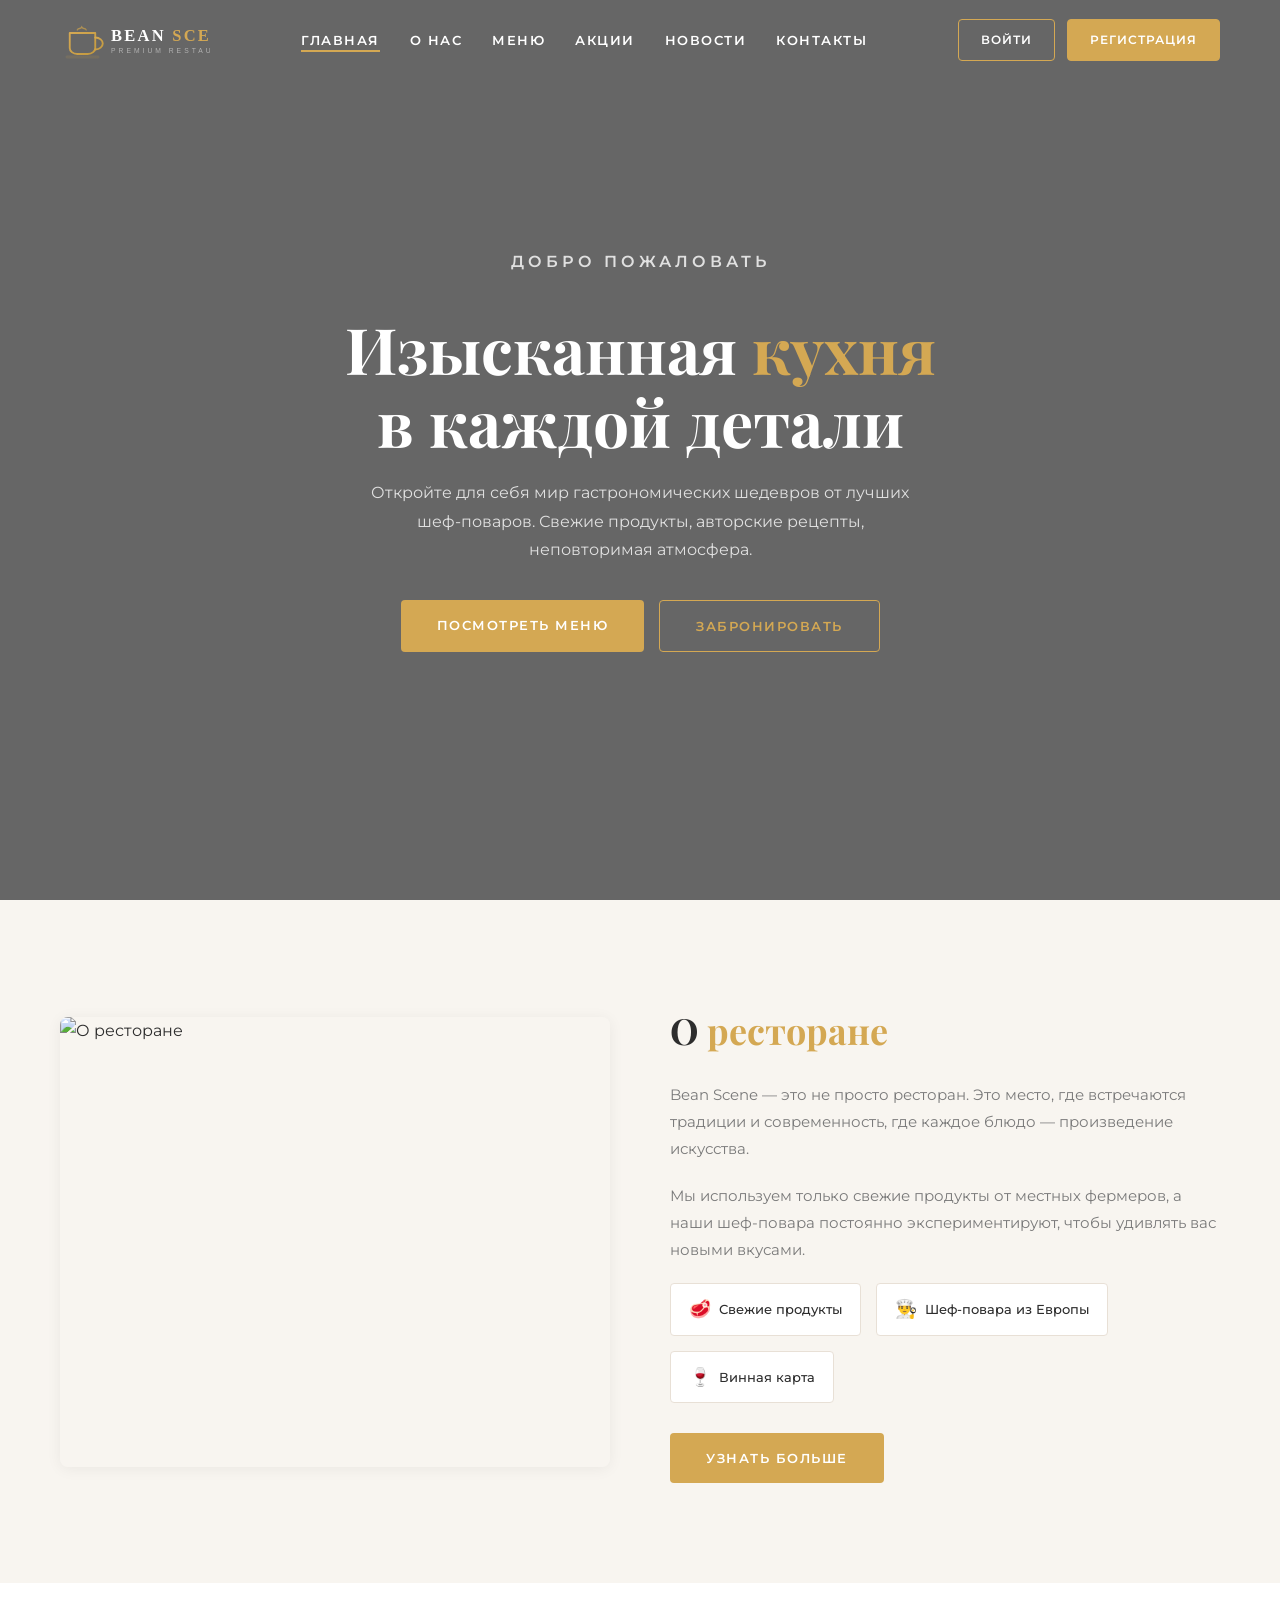
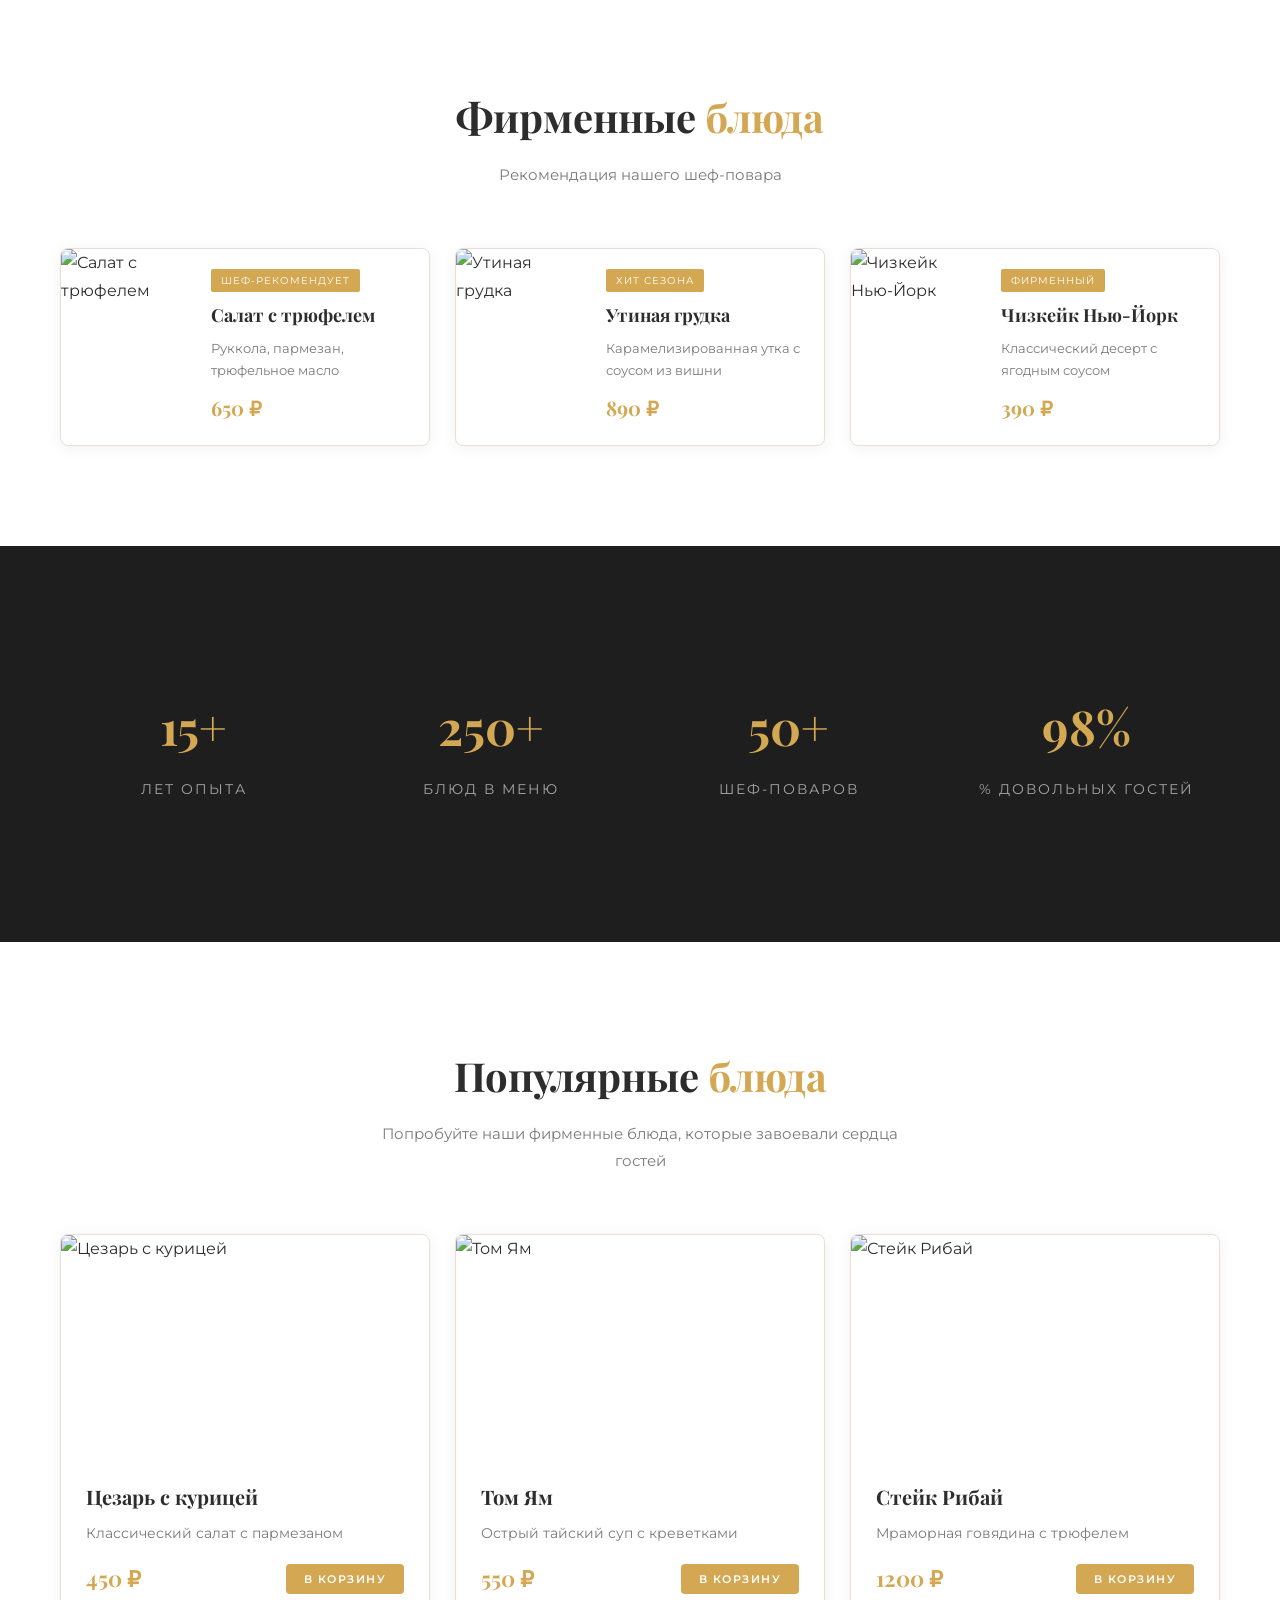
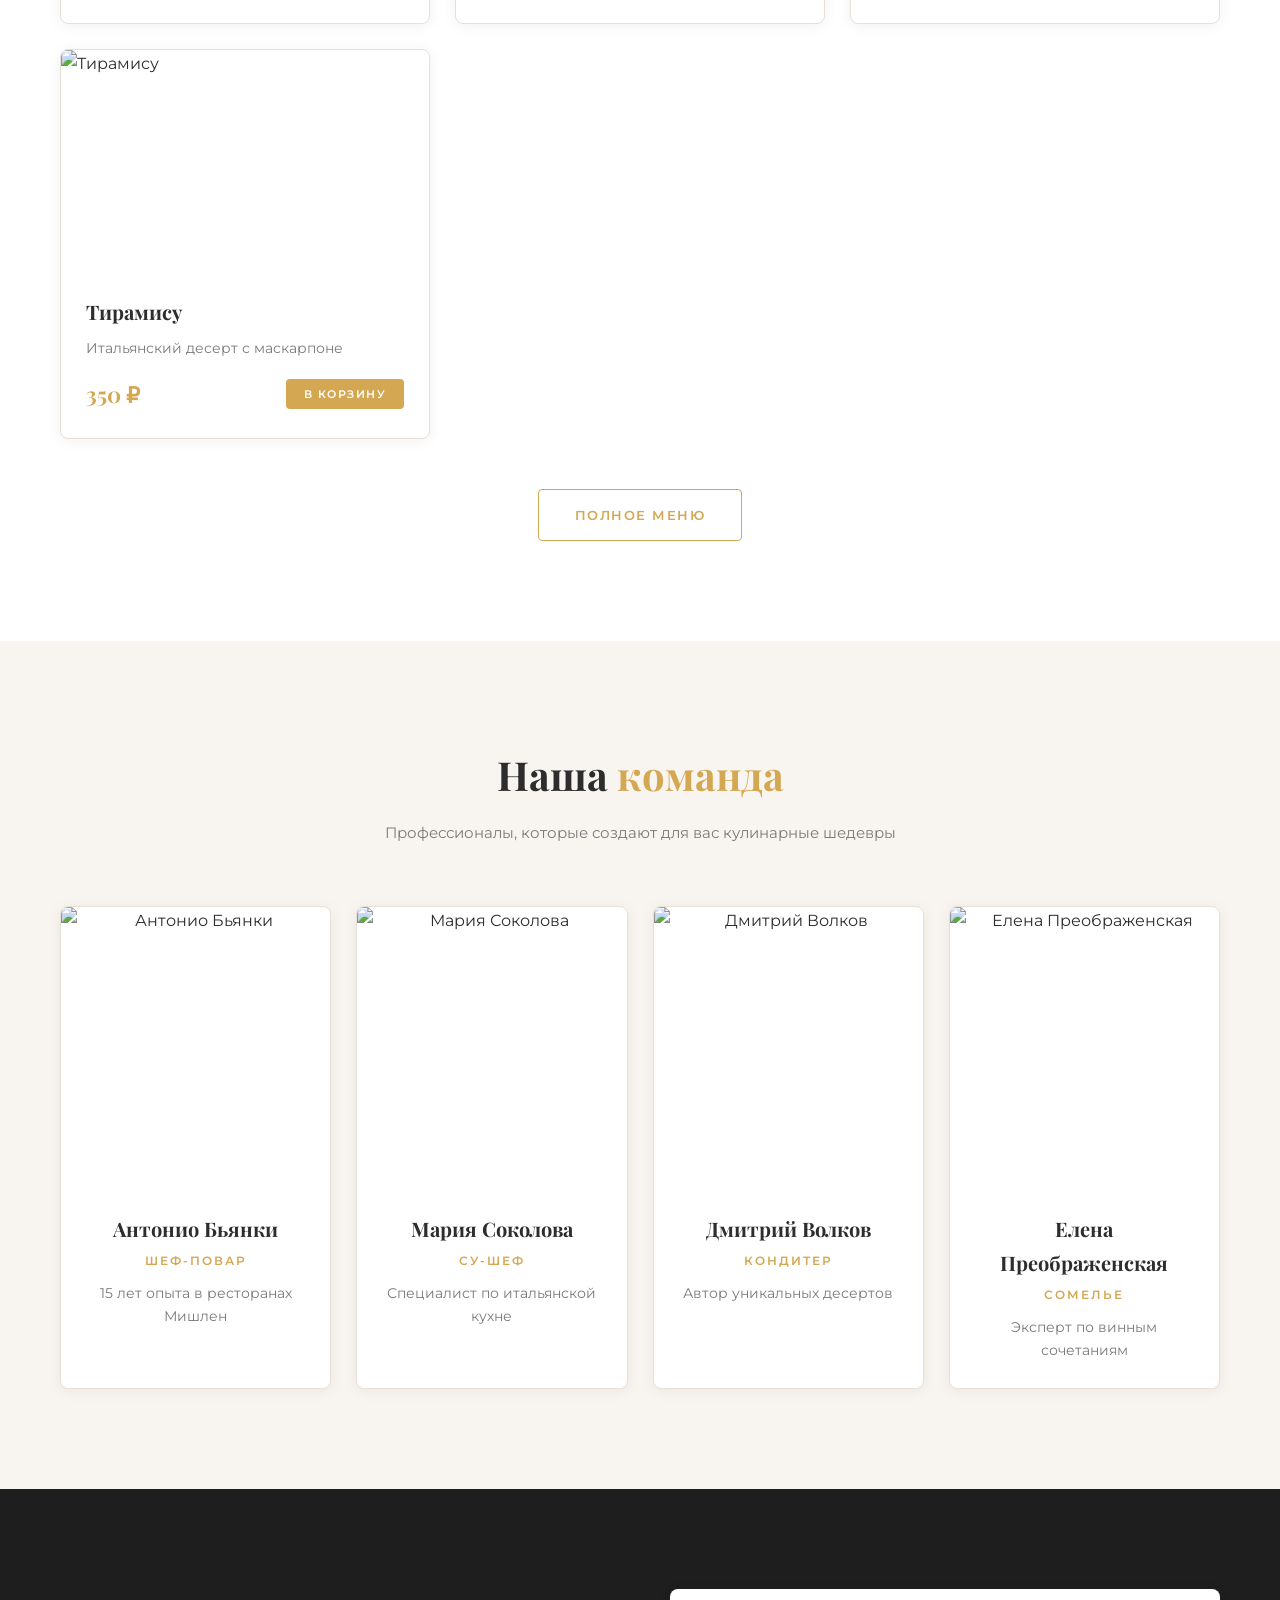
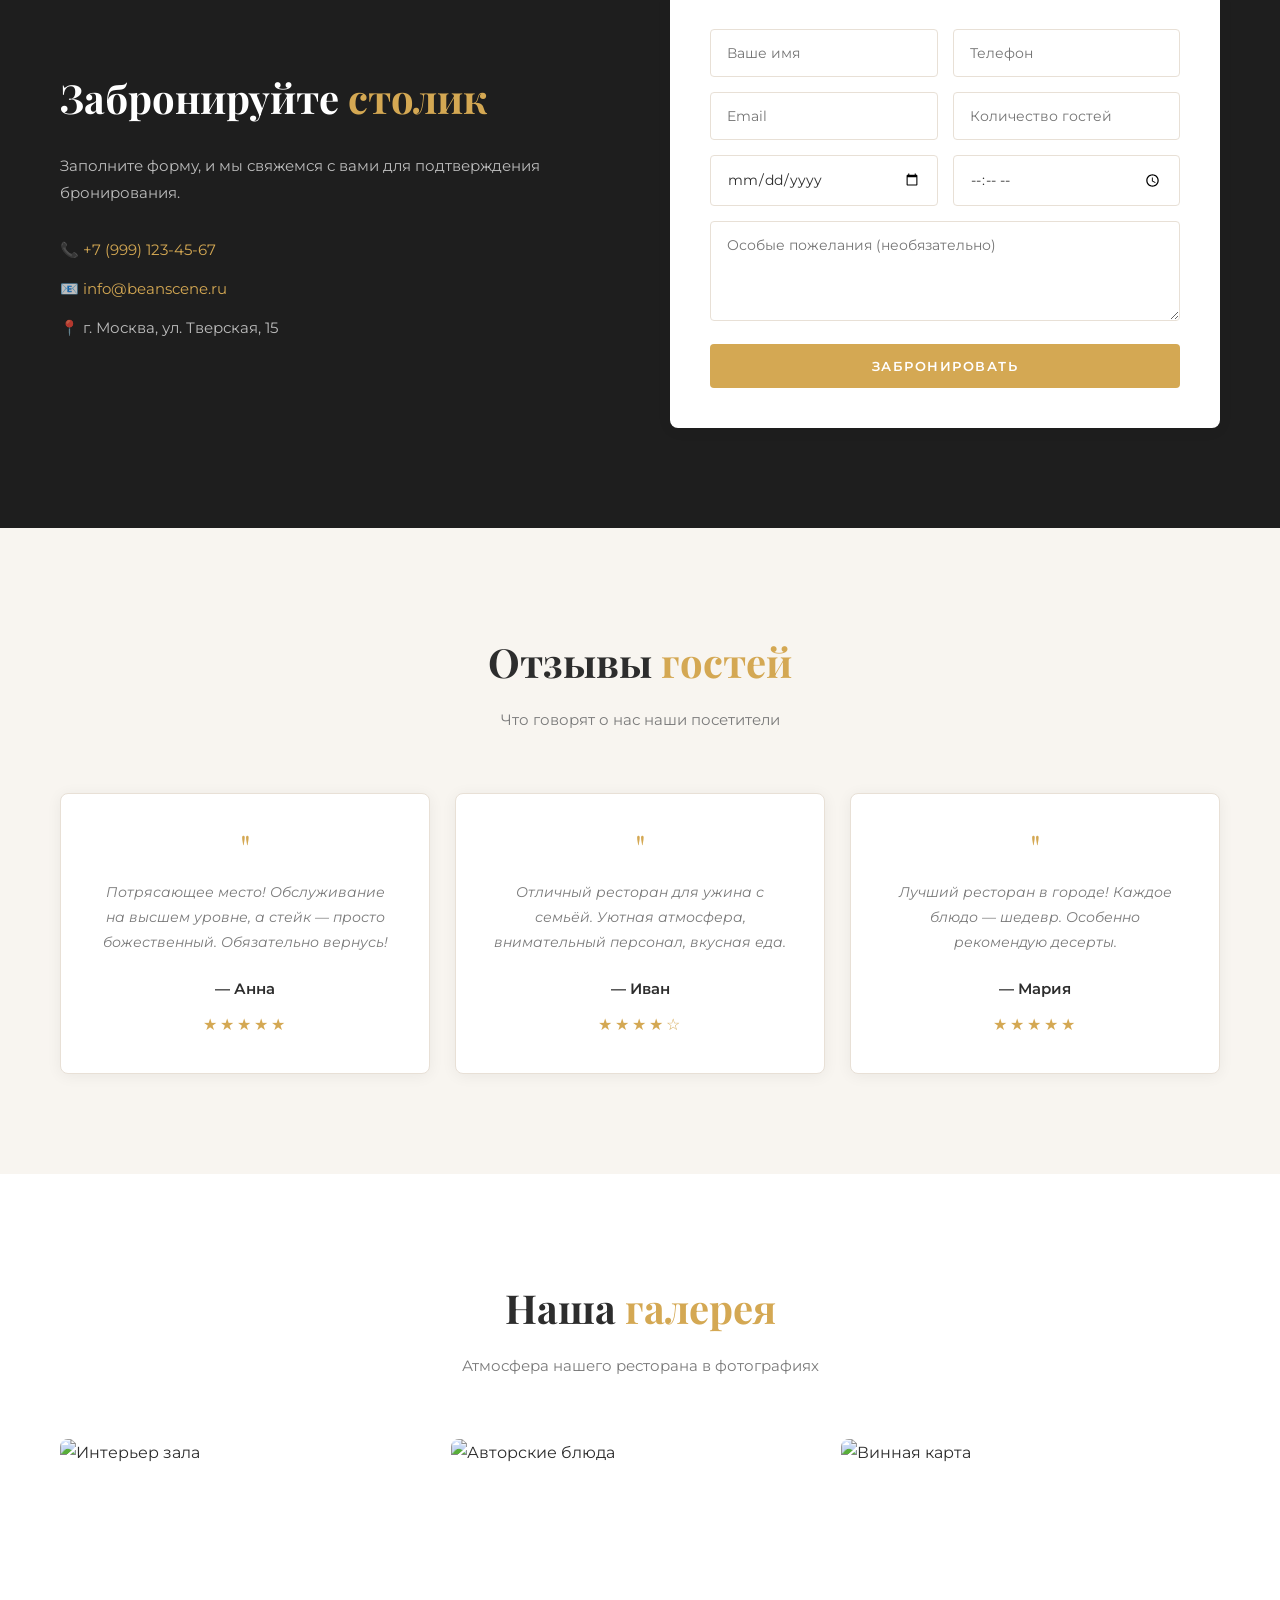
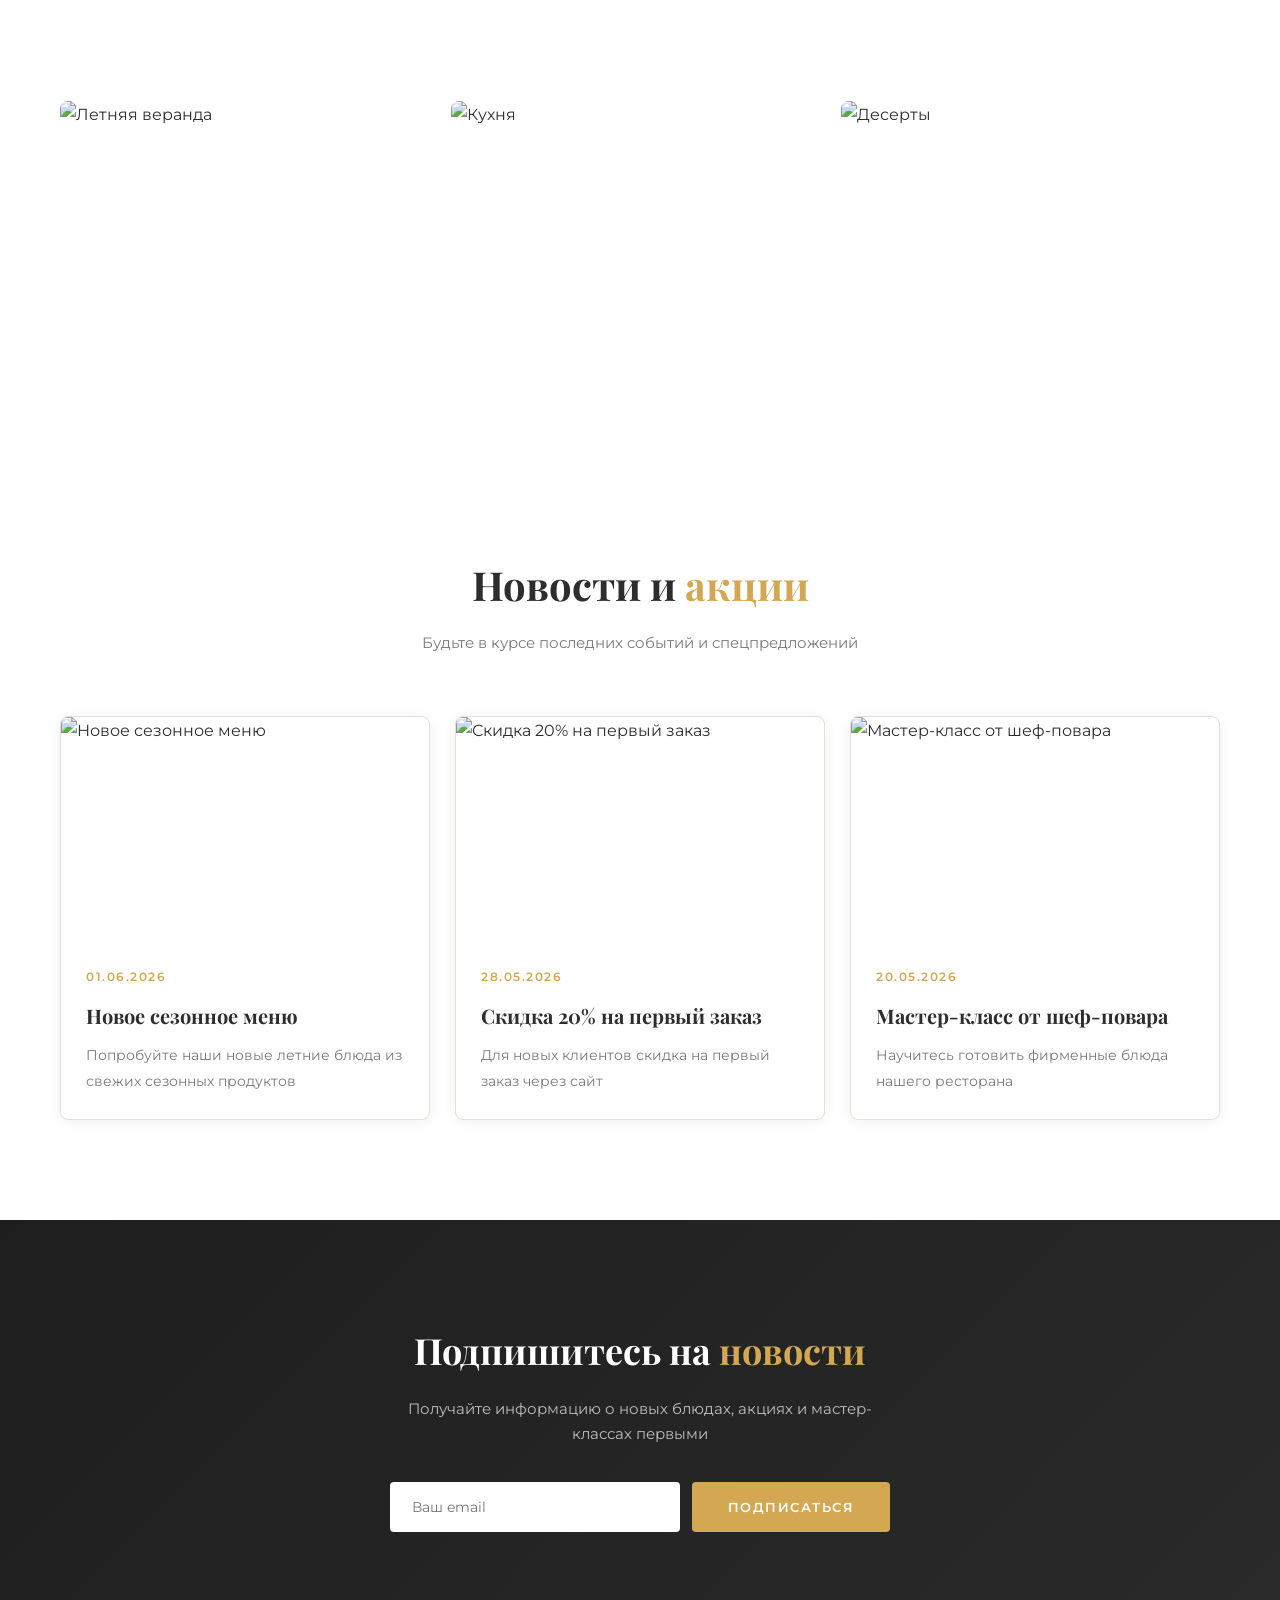
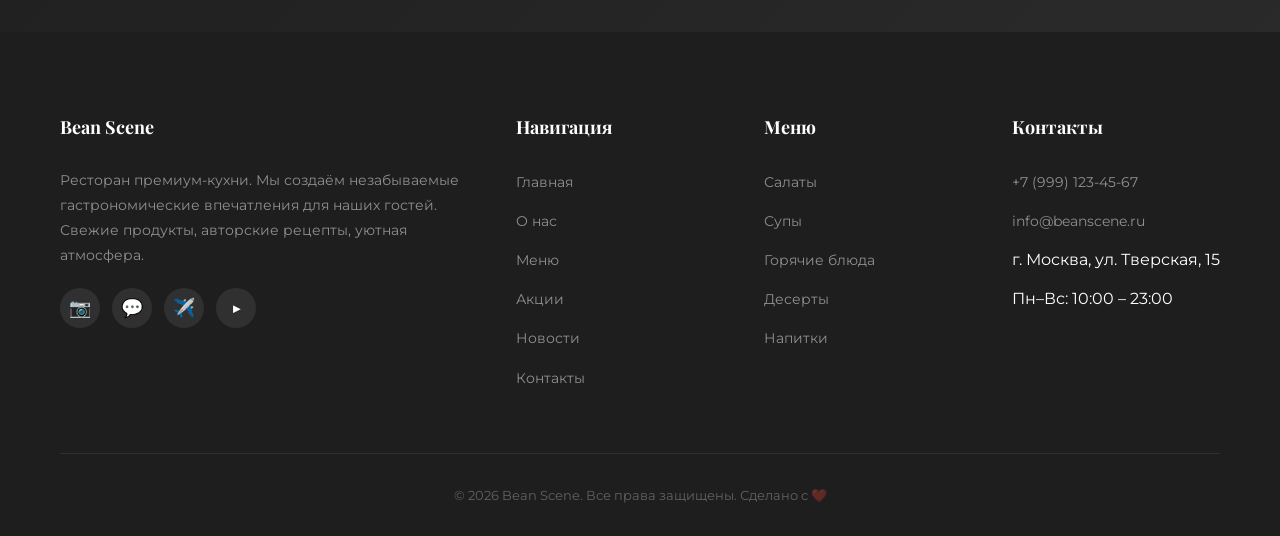
==== commit 7f8e5321: "Add SVG logo: coffee cup icon + BEAN SCENE typography, favicon, header/footer logo" ====
--- a/frontend/index.html
+++ b/frontend/index.html
@@ -6,13 +6,16 @@
     <title>Bean Scene — Ресторан премиум-кухни</title>
     <link rel="stylesheet" href="css/color.css">
     <link rel="stylesheet" href="css/style.css">
+    <link rel="icon" type="image/svg+xml" href="images/logo.svg">
 </head>
 <body>
 
     <!-- ========== HEADER ========== -->
     <header class="header" id="header">
         <div class="container">
-            <a href="index.html" class="logo">Bean <span>Scene</span></a>
+            <a href="index.html" class="logo">
+                <img src="images/logo.svg" alt="Bean Scene" height="50">
+            </a>
             <nav class="nav">
                 <ul>
                     <li><a href="index.html" class="active">Главная</a></li>
--- a/frontend/css/style.css
+++ b/frontend/css/style.css
@@ -73,17 +73,19 @@
 }
 
 .logo {
-    font-family: var(--font-heading);
-    font-size: 26px;
-    font-weight: 700;
-    color: var(--color-primary);
-    letter-spacing: 2px;
-    text-transform: uppercase;
-}
-
-.logo span {
-    color: var(--color-text-white);
-    font-weight: 400;
+    display: flex;
+    align-items: center;
+}
+
+.logo img {
+    height: 45px;
+    width: auto;
+    display: block;
+    transition: opacity 0.3s;
+}
+
+.logo:hover img {
+    opacity: 0.9;
 }
 
 .nav ul {
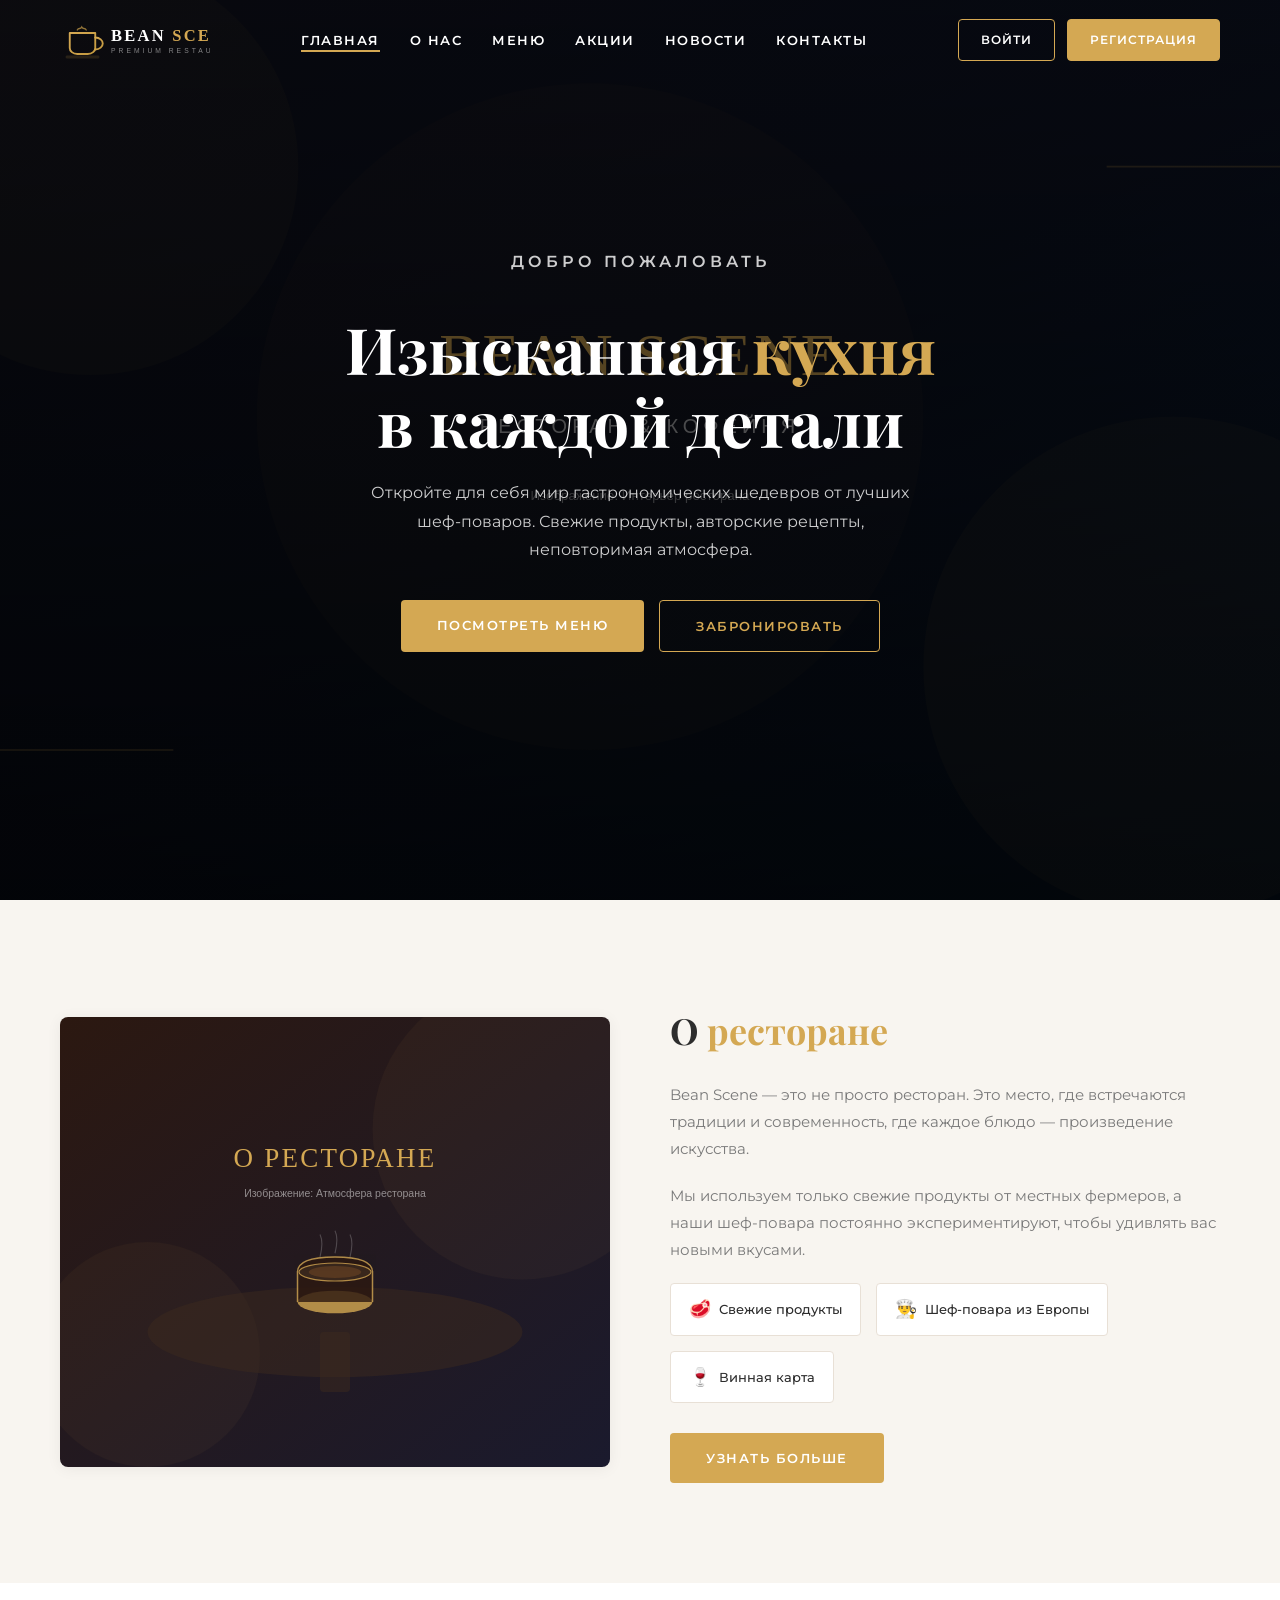
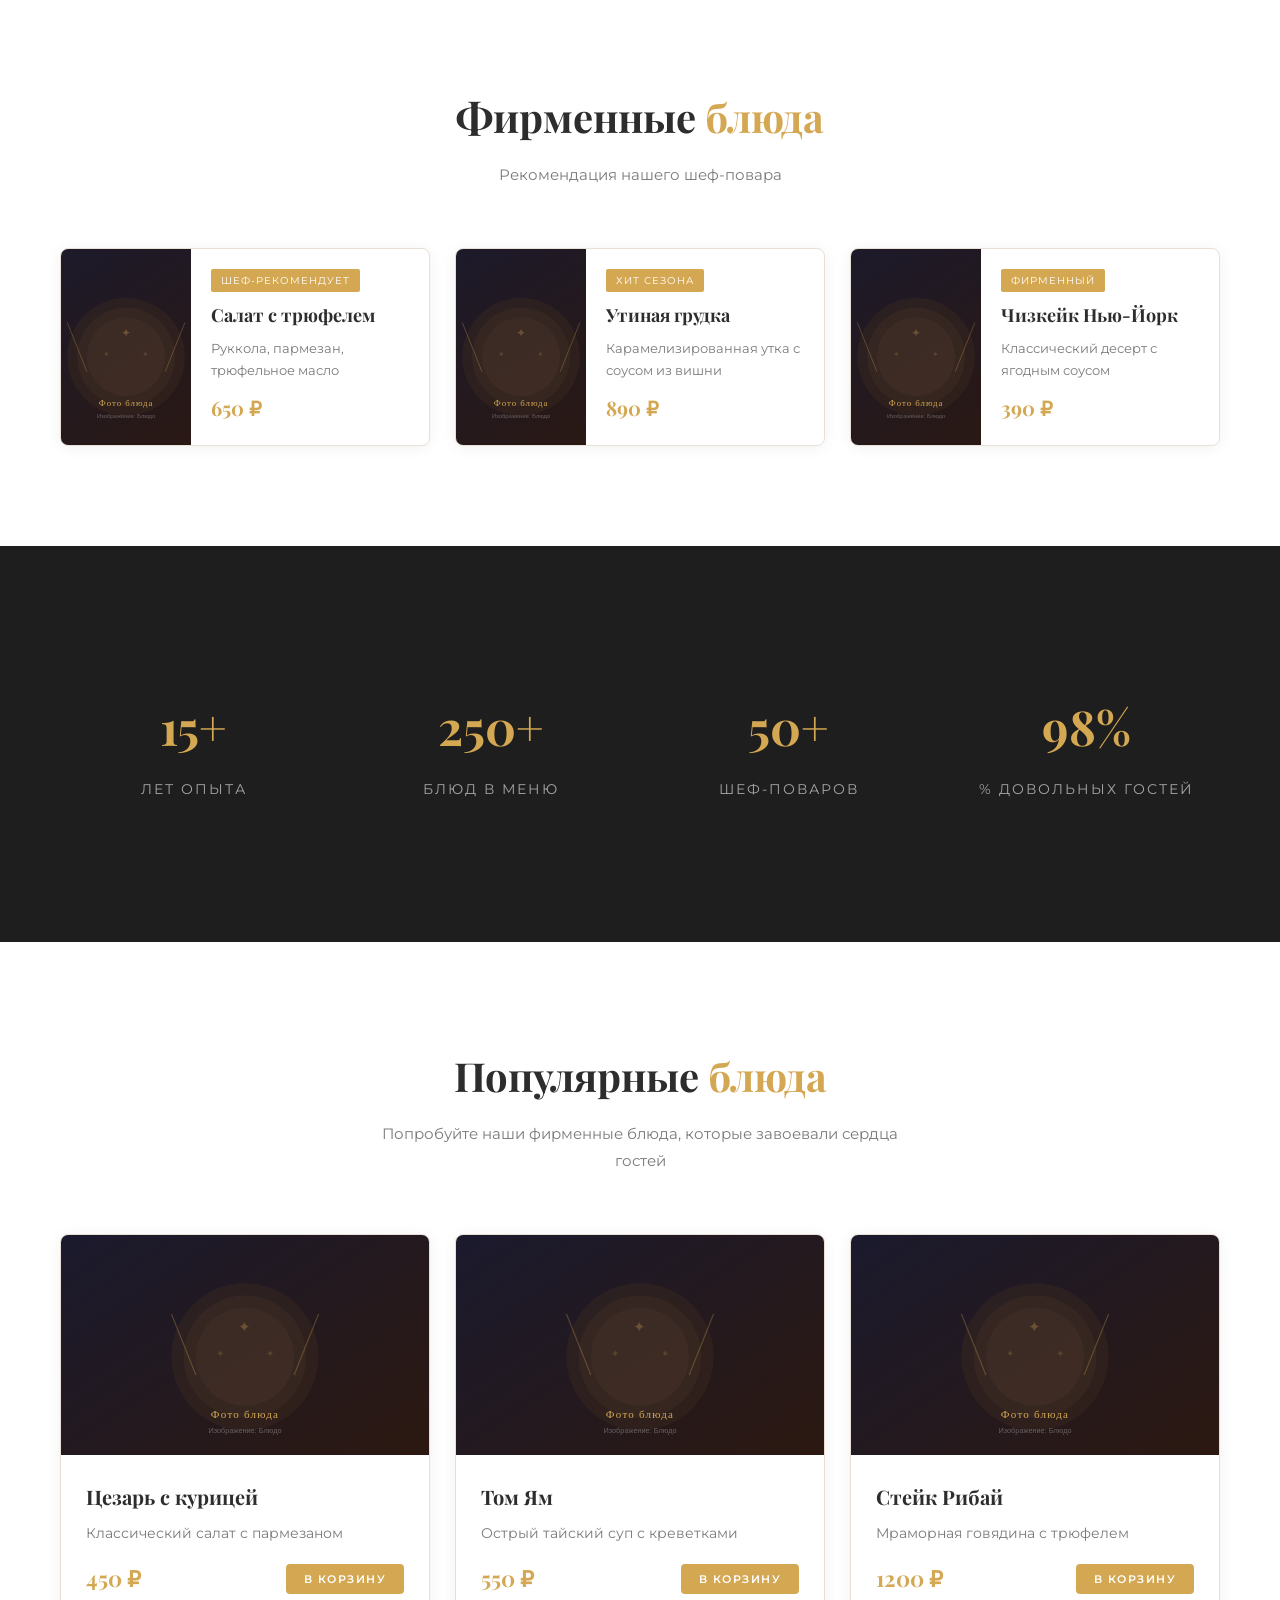
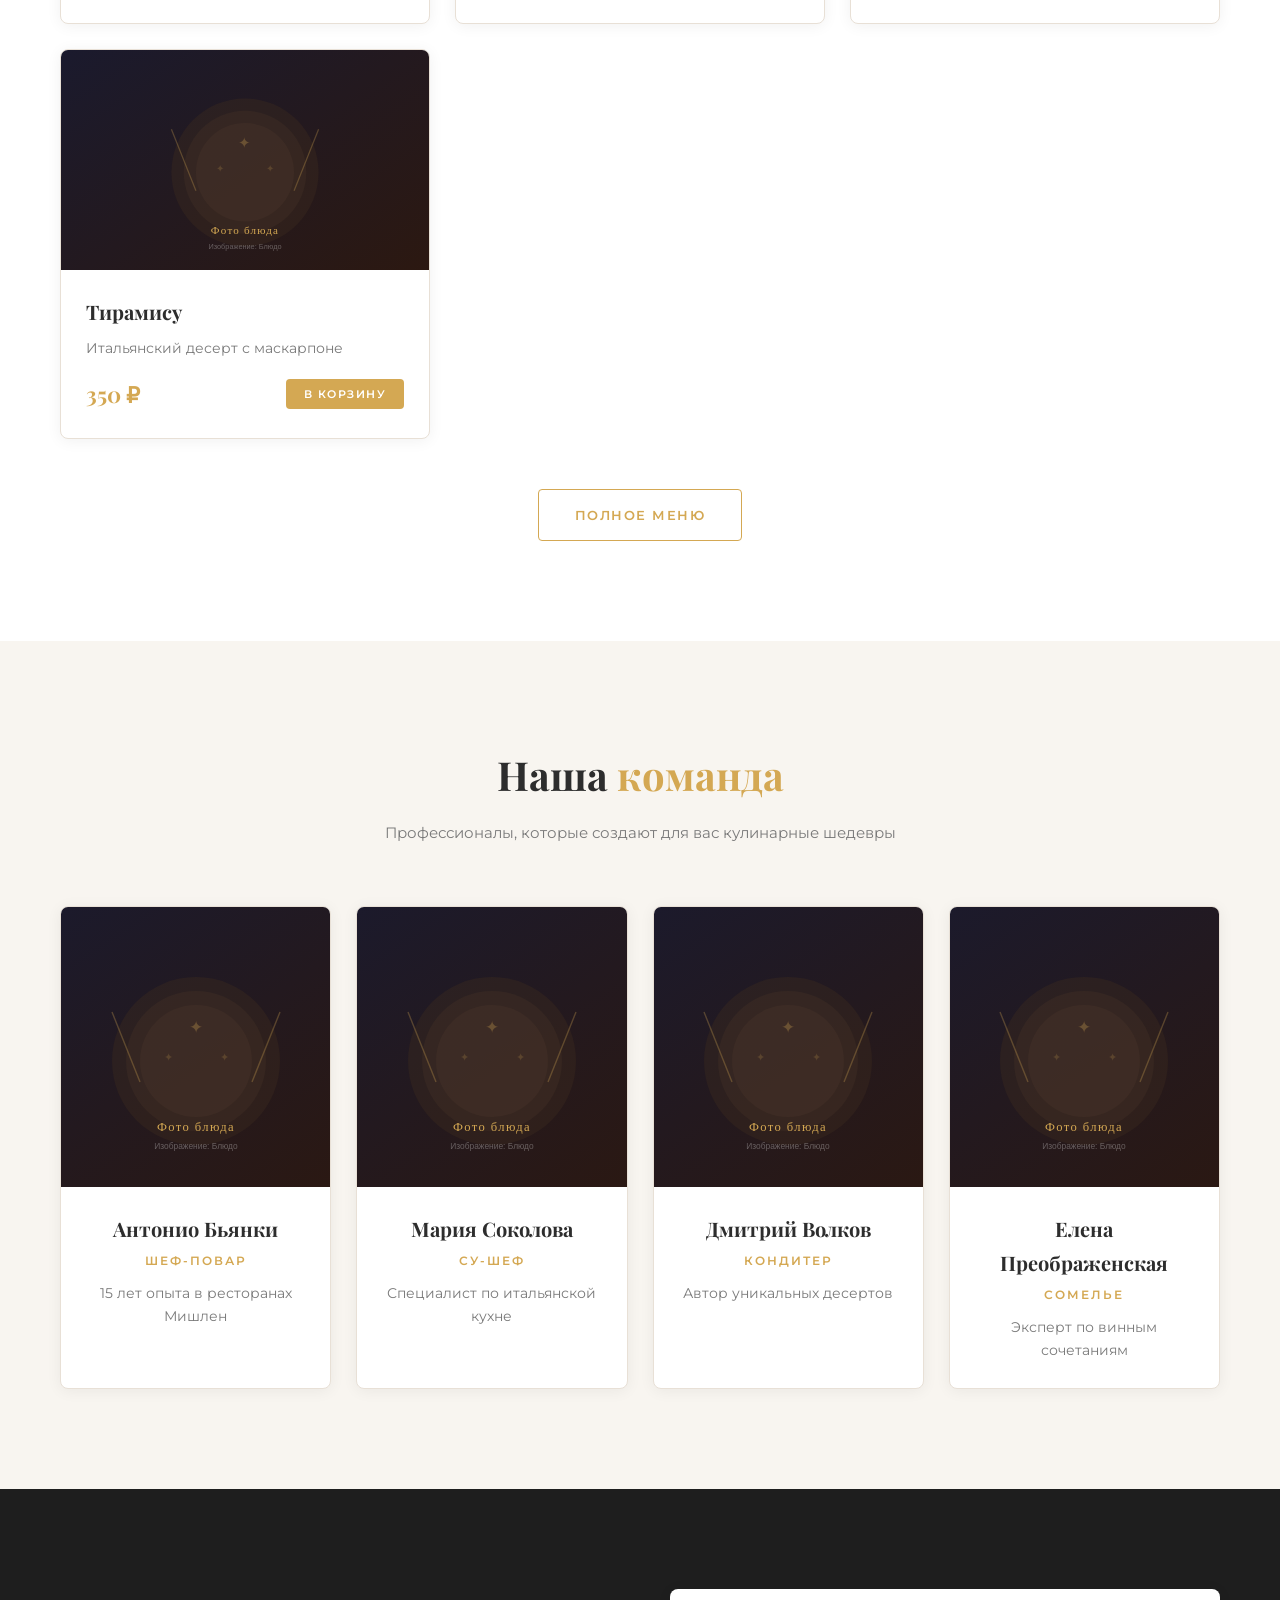
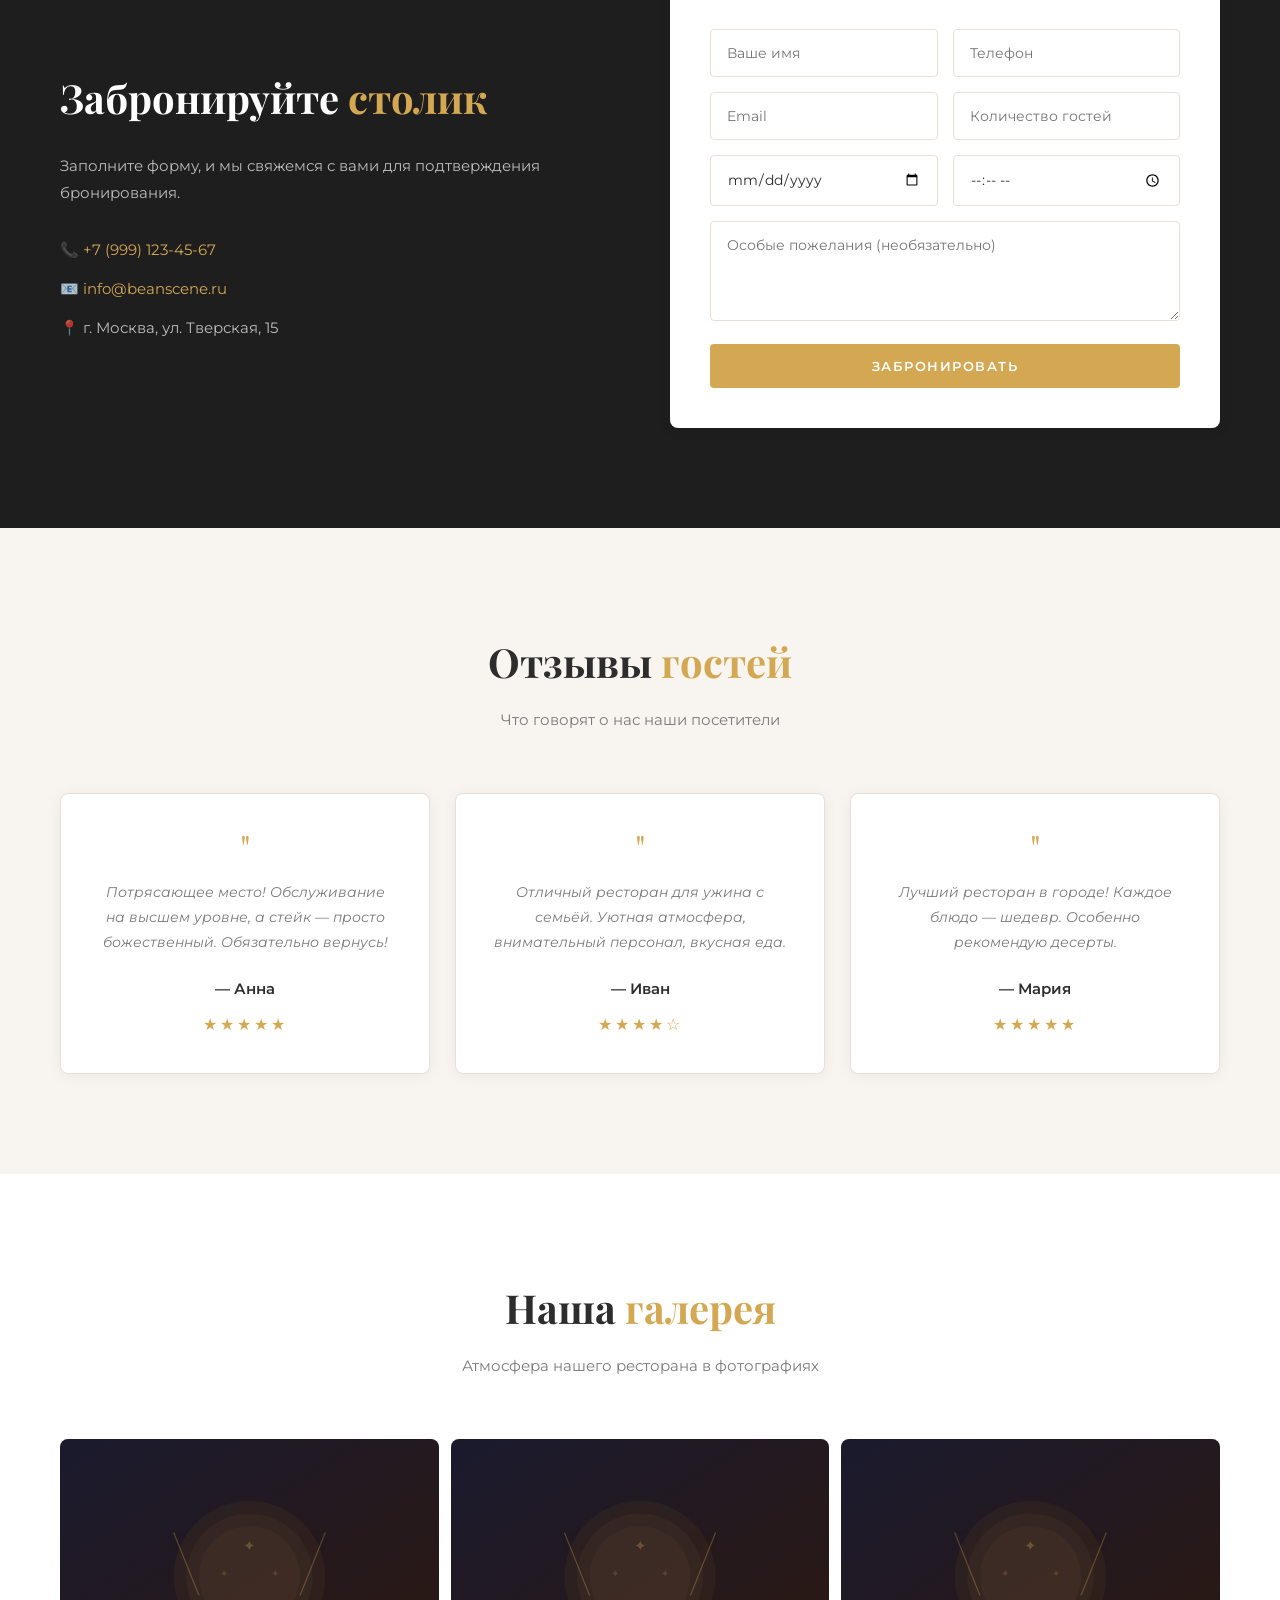
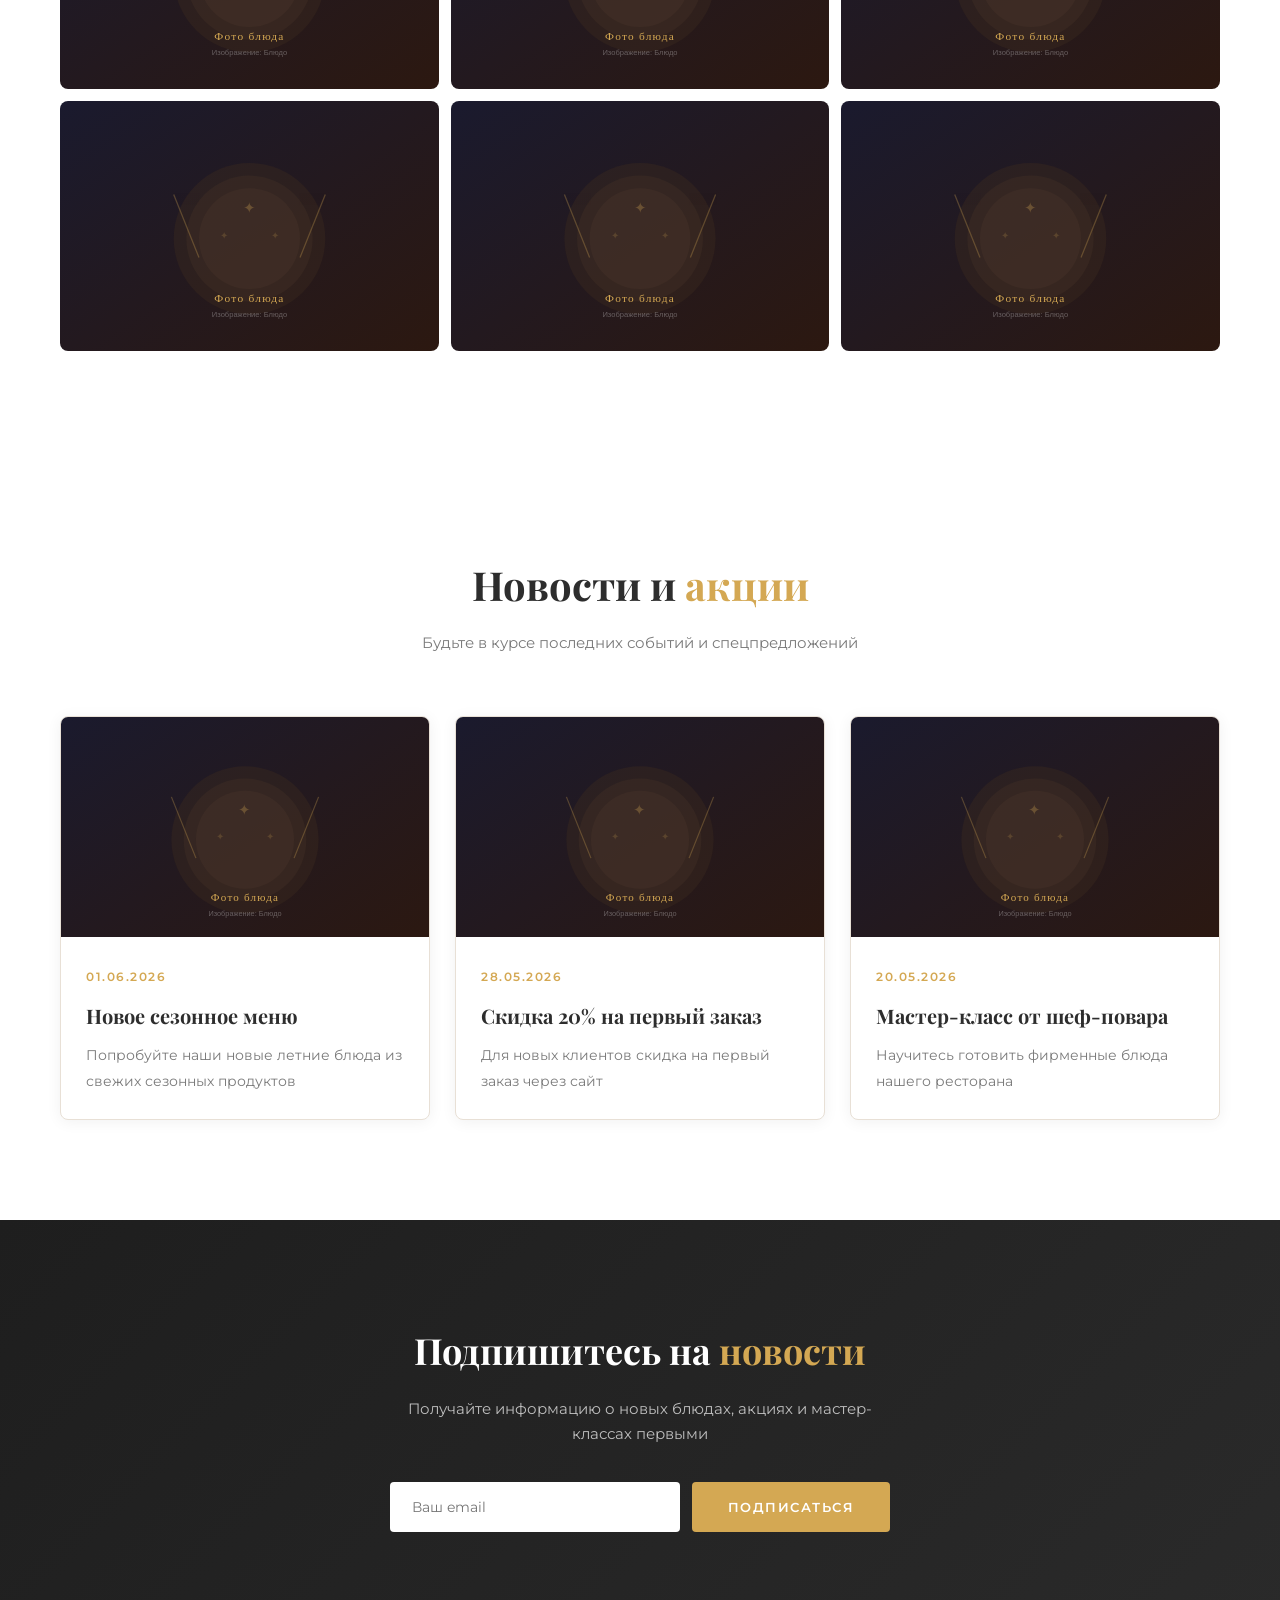
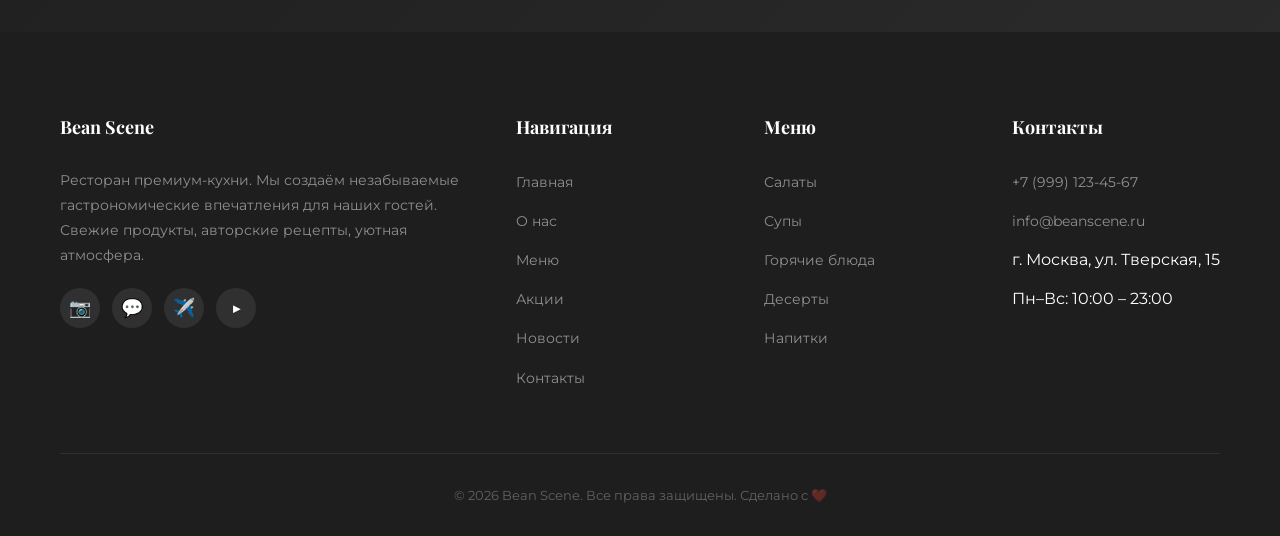
==== commit 0ca0cba8: "Add SVG placeholder images (hero-bg, about, placeholder) instead of missing JPGs" ====
--- a/frontend/index.html
+++ b/frontend/index.html
@@ -51,7 +51,7 @@
         <div class="container">
             <div class="about-grid">
                 <div class="about-image fade-in">
-                    <img src="images/about.jpg" alt="О ресторане">
+                    <img src="images/about.svg" alt="О ресторане">
                 </div>
                 <div class="about-text fade-in">
                     <h2>О <span>ресторане</span></h2>
--- a/frontend/css/style.css
+++ b/frontend/css/style.css
@@ -200,7 +200,7 @@
     justify-content: center;
     text-align: center;
     background: linear-gradient(var(--color-overlay), var(--color-overlay)), 
-                url('../images/hero-bg.jpg');
+                url('../images/hero-bg.svg');
     background-size: cover;
     background-position: center;
     background-attachment: fixed;
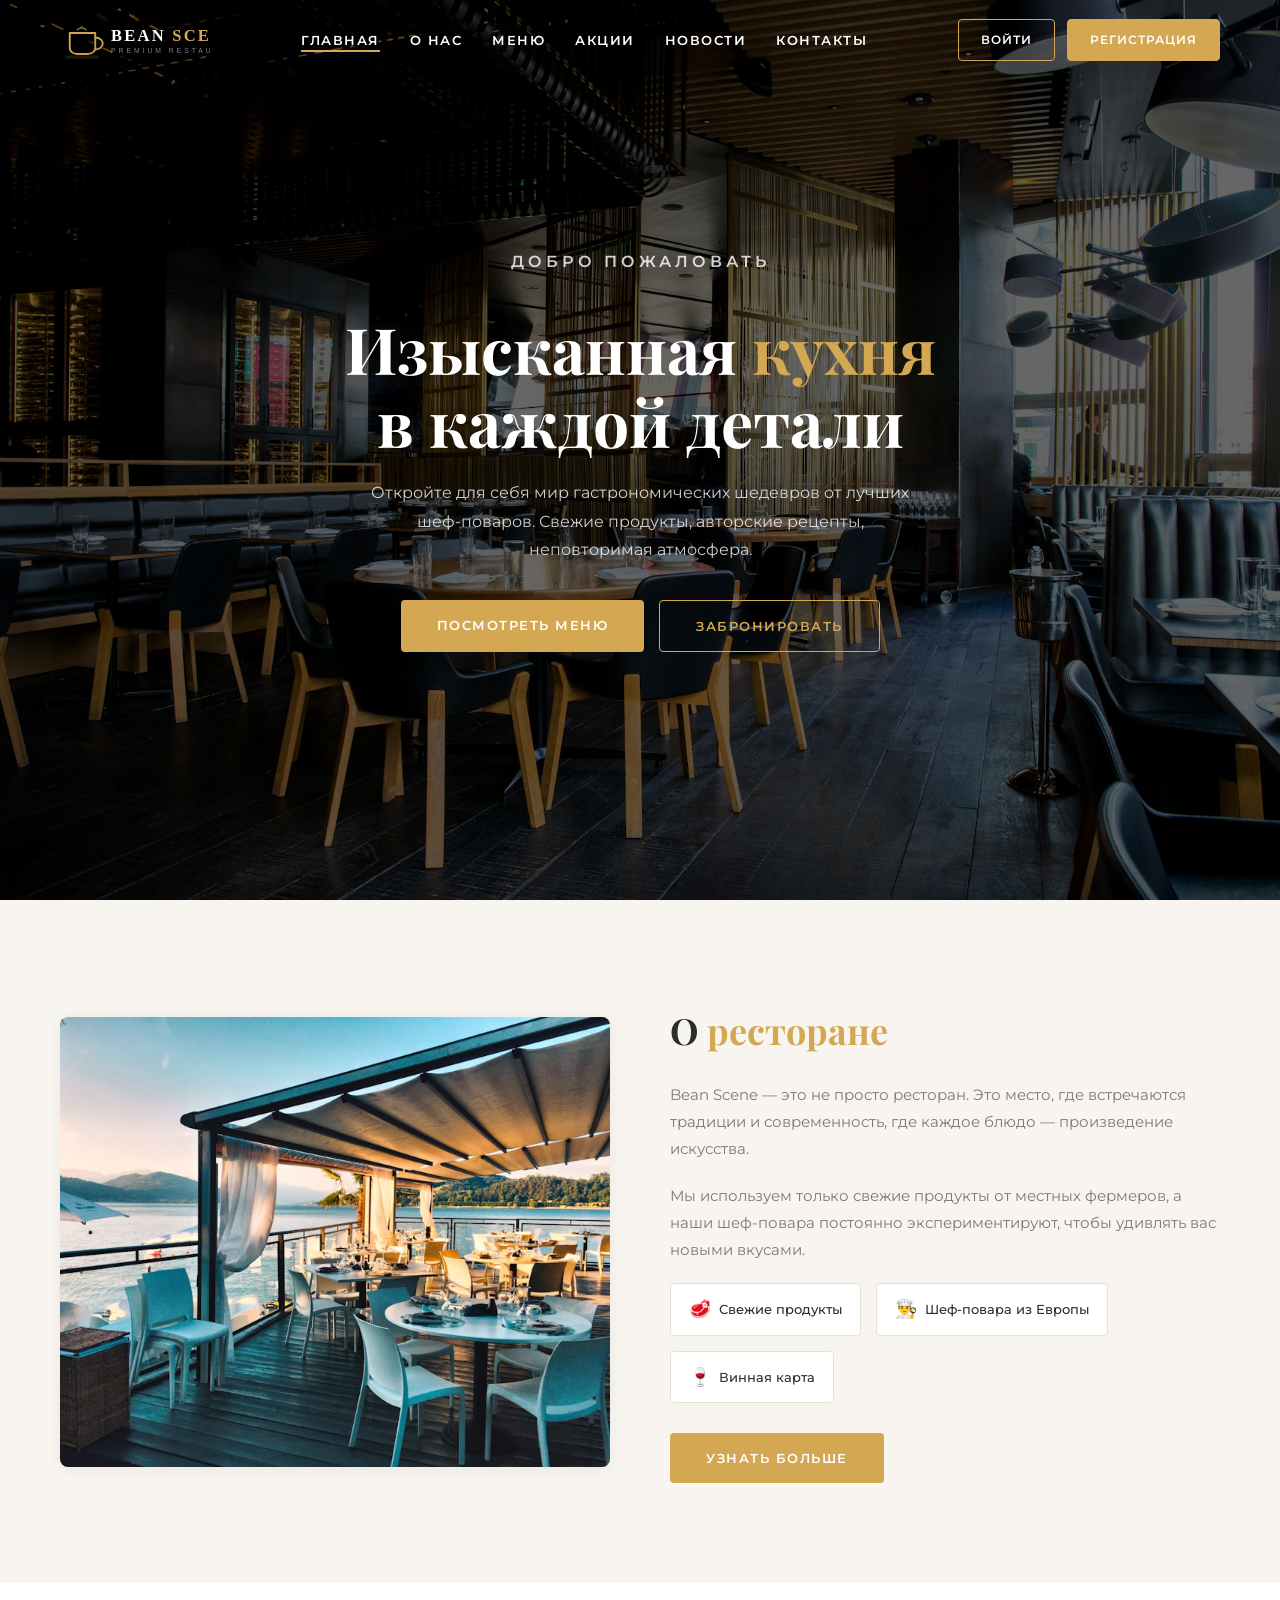
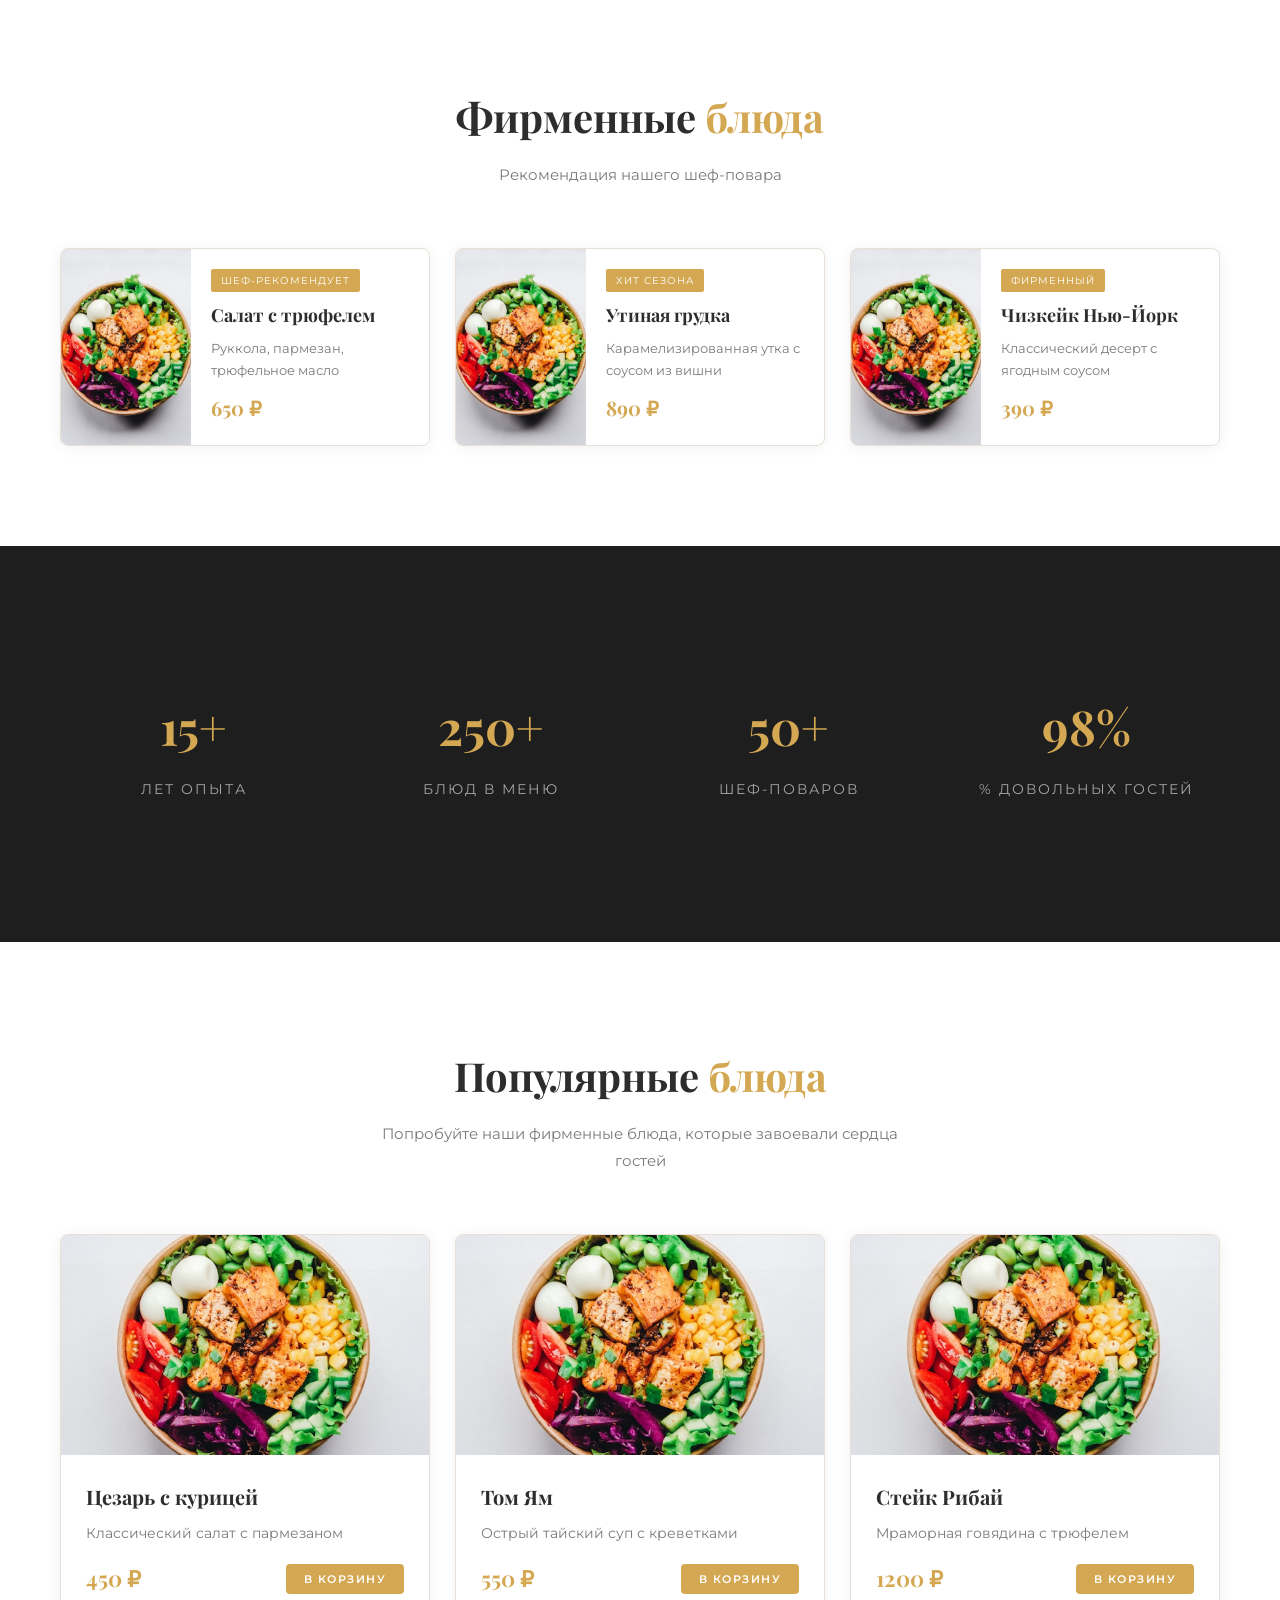
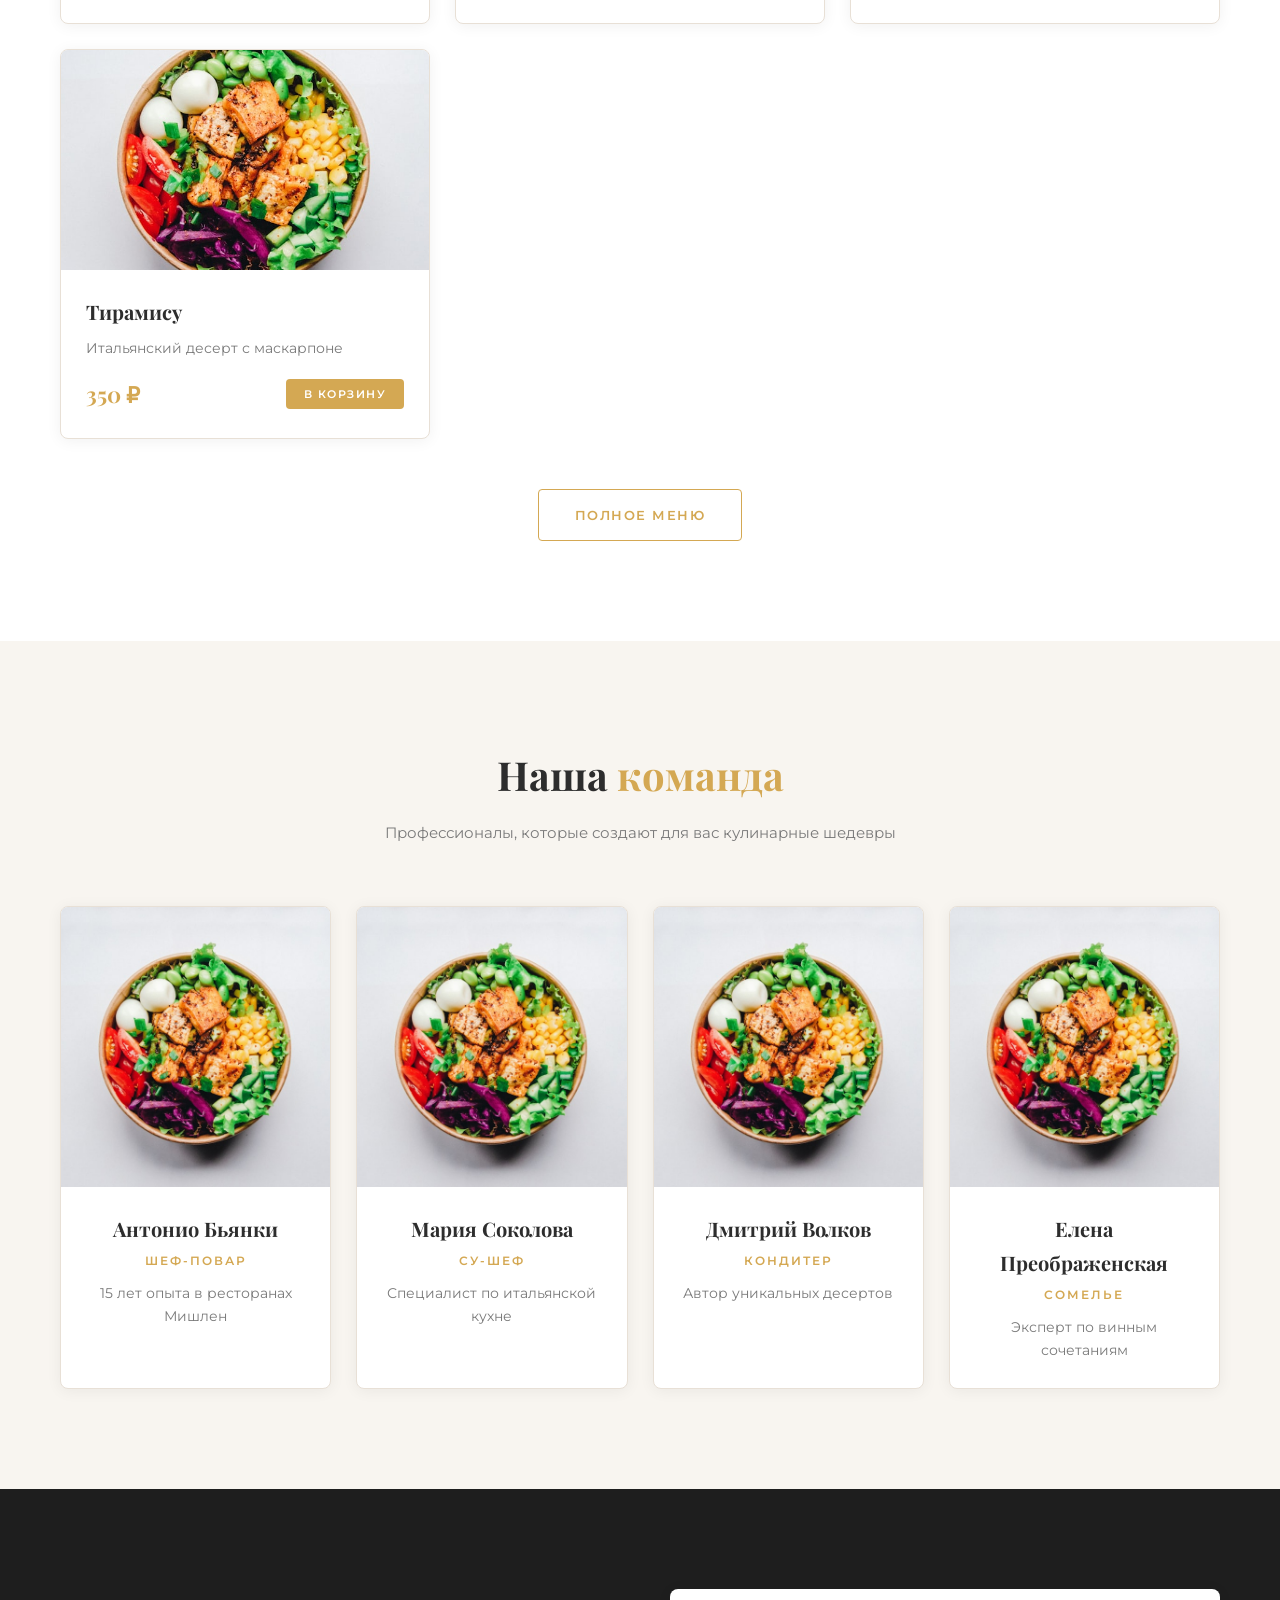
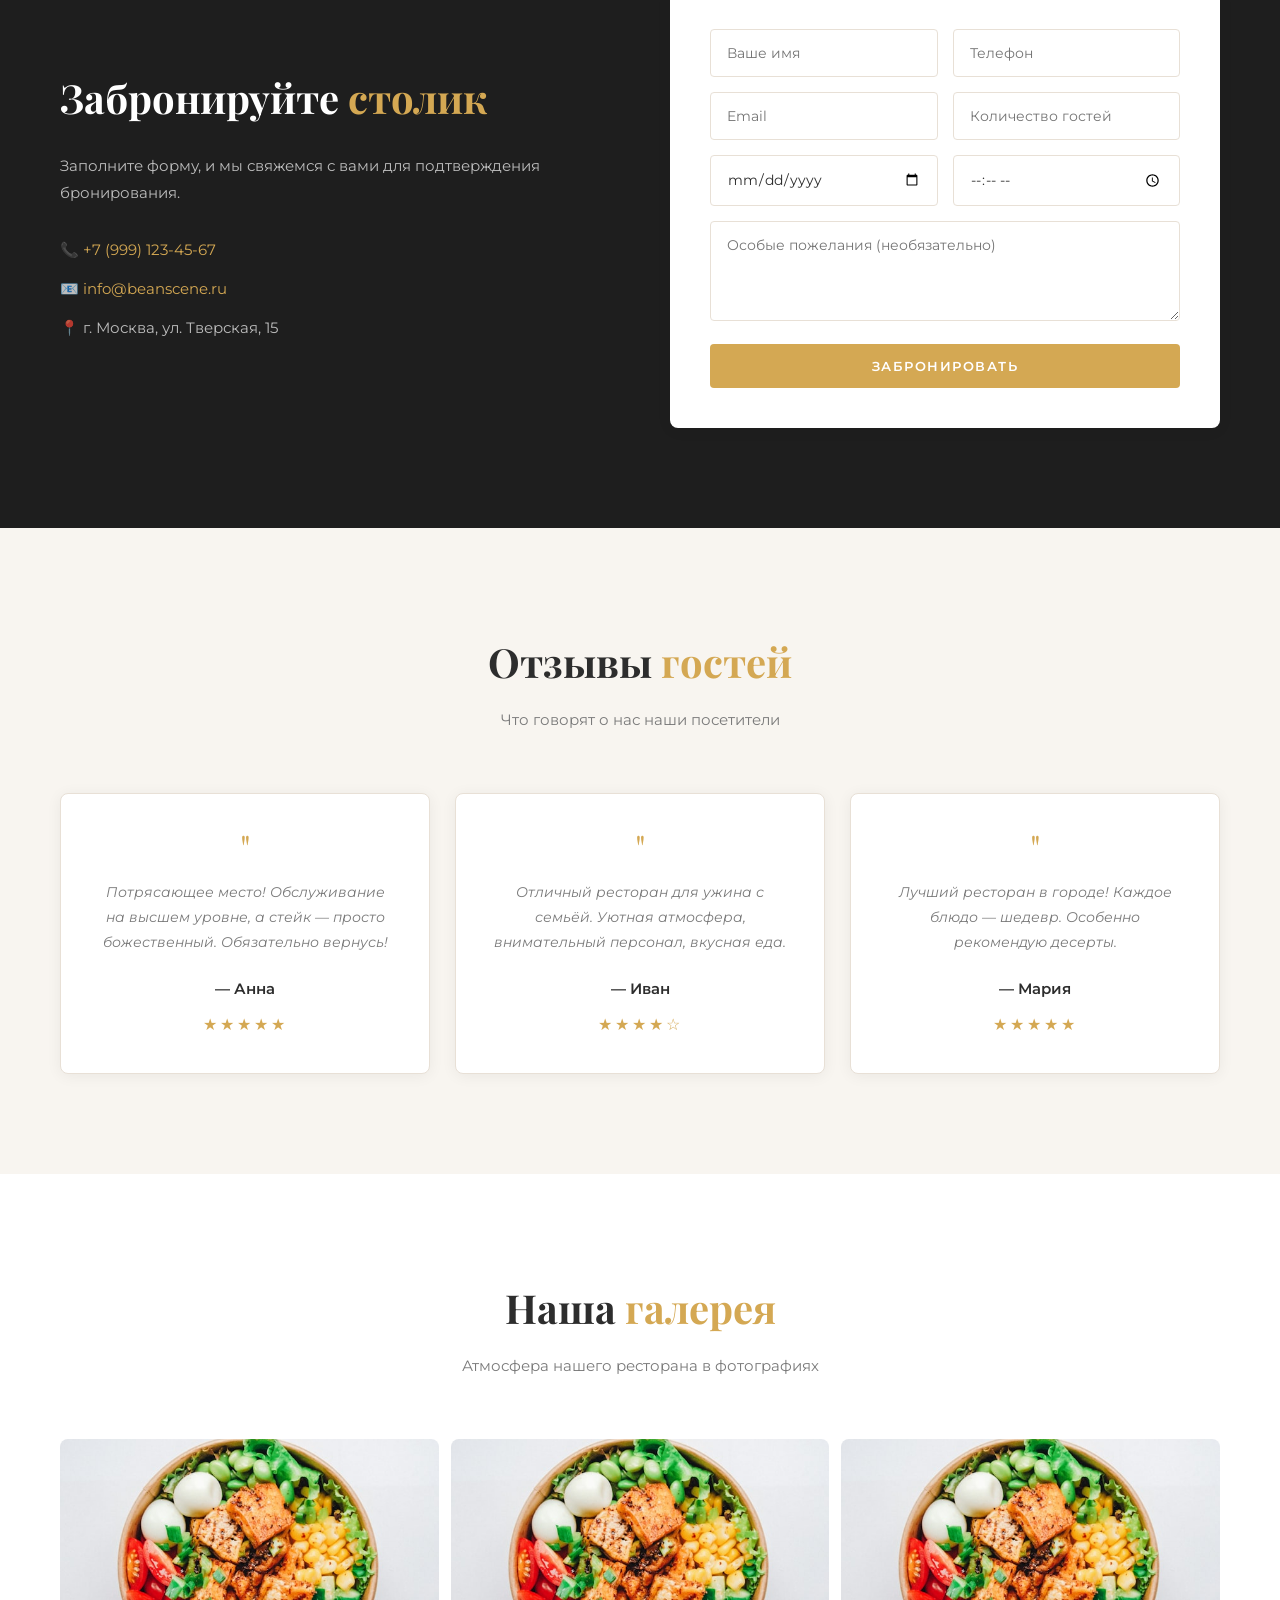
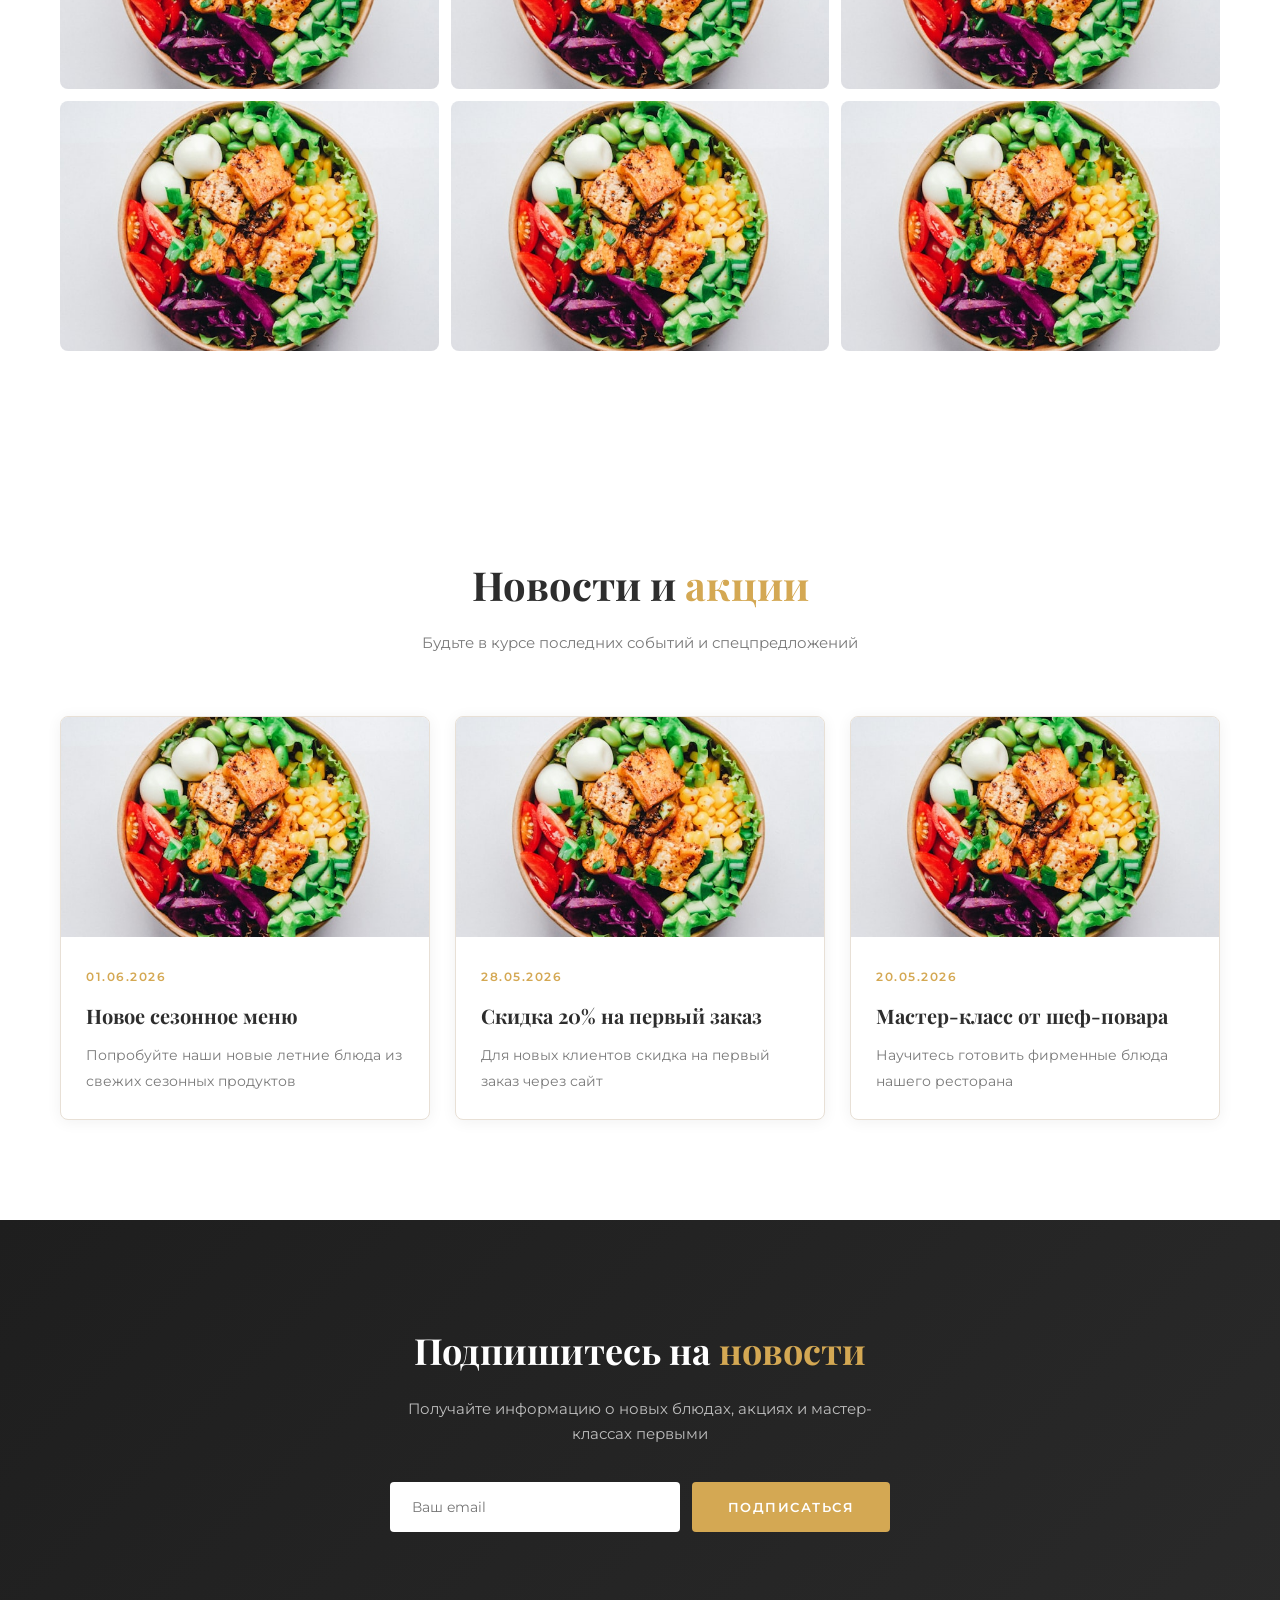
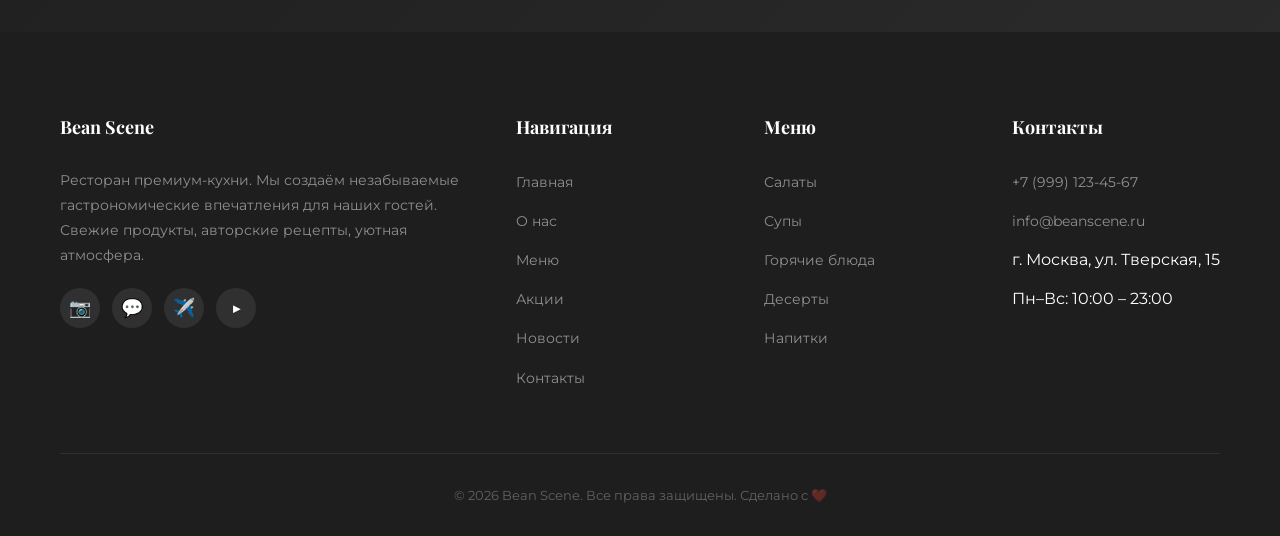
==== commit a9cee5b0: "Replace SVG placeholders with real Unsplash photos (hero-bg, about, placeholder)" ====
--- a/frontend/index.html
+++ b/frontend/index.html
@@ -51,7 +51,7 @@
         <div class="container">
             <div class="about-grid">
                 <div class="about-image fade-in">
-                    <img src="images/about.svg" alt="О ресторане">
+                    <img src="images/about.jpg" alt="О ресторане">
                 </div>
                 <div class="about-text fade-in">
                     <h2>О <span>ресторане</span></h2>
--- a/frontend/css/style.css
+++ b/frontend/css/style.css
@@ -200,7 +200,7 @@
     justify-content: center;
     text-align: center;
     background: linear-gradient(var(--color-overlay), var(--color-overlay)), 
-                url('../images/hero-bg.svg');
+                url('../images/hero-bg.jpg');
     background-size: cover;
     background-position: center;
     background-attachment: fixed;
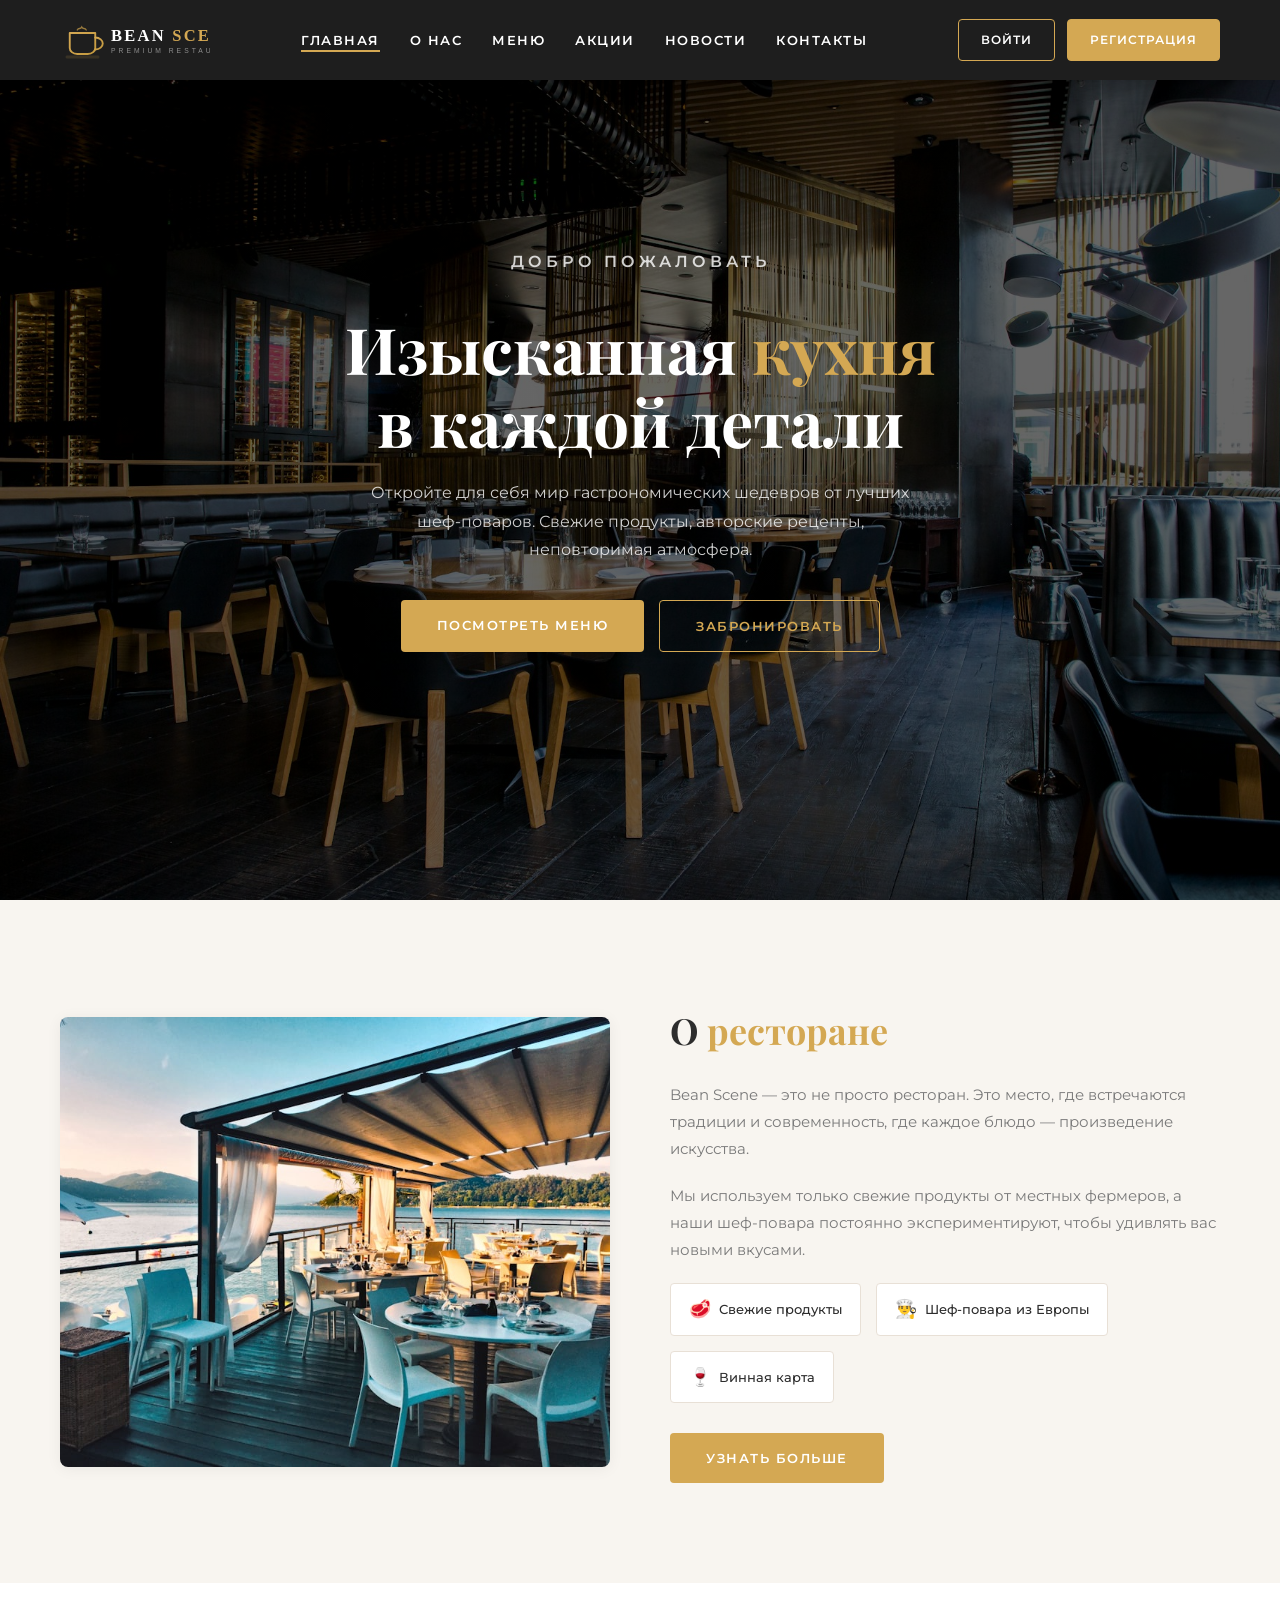
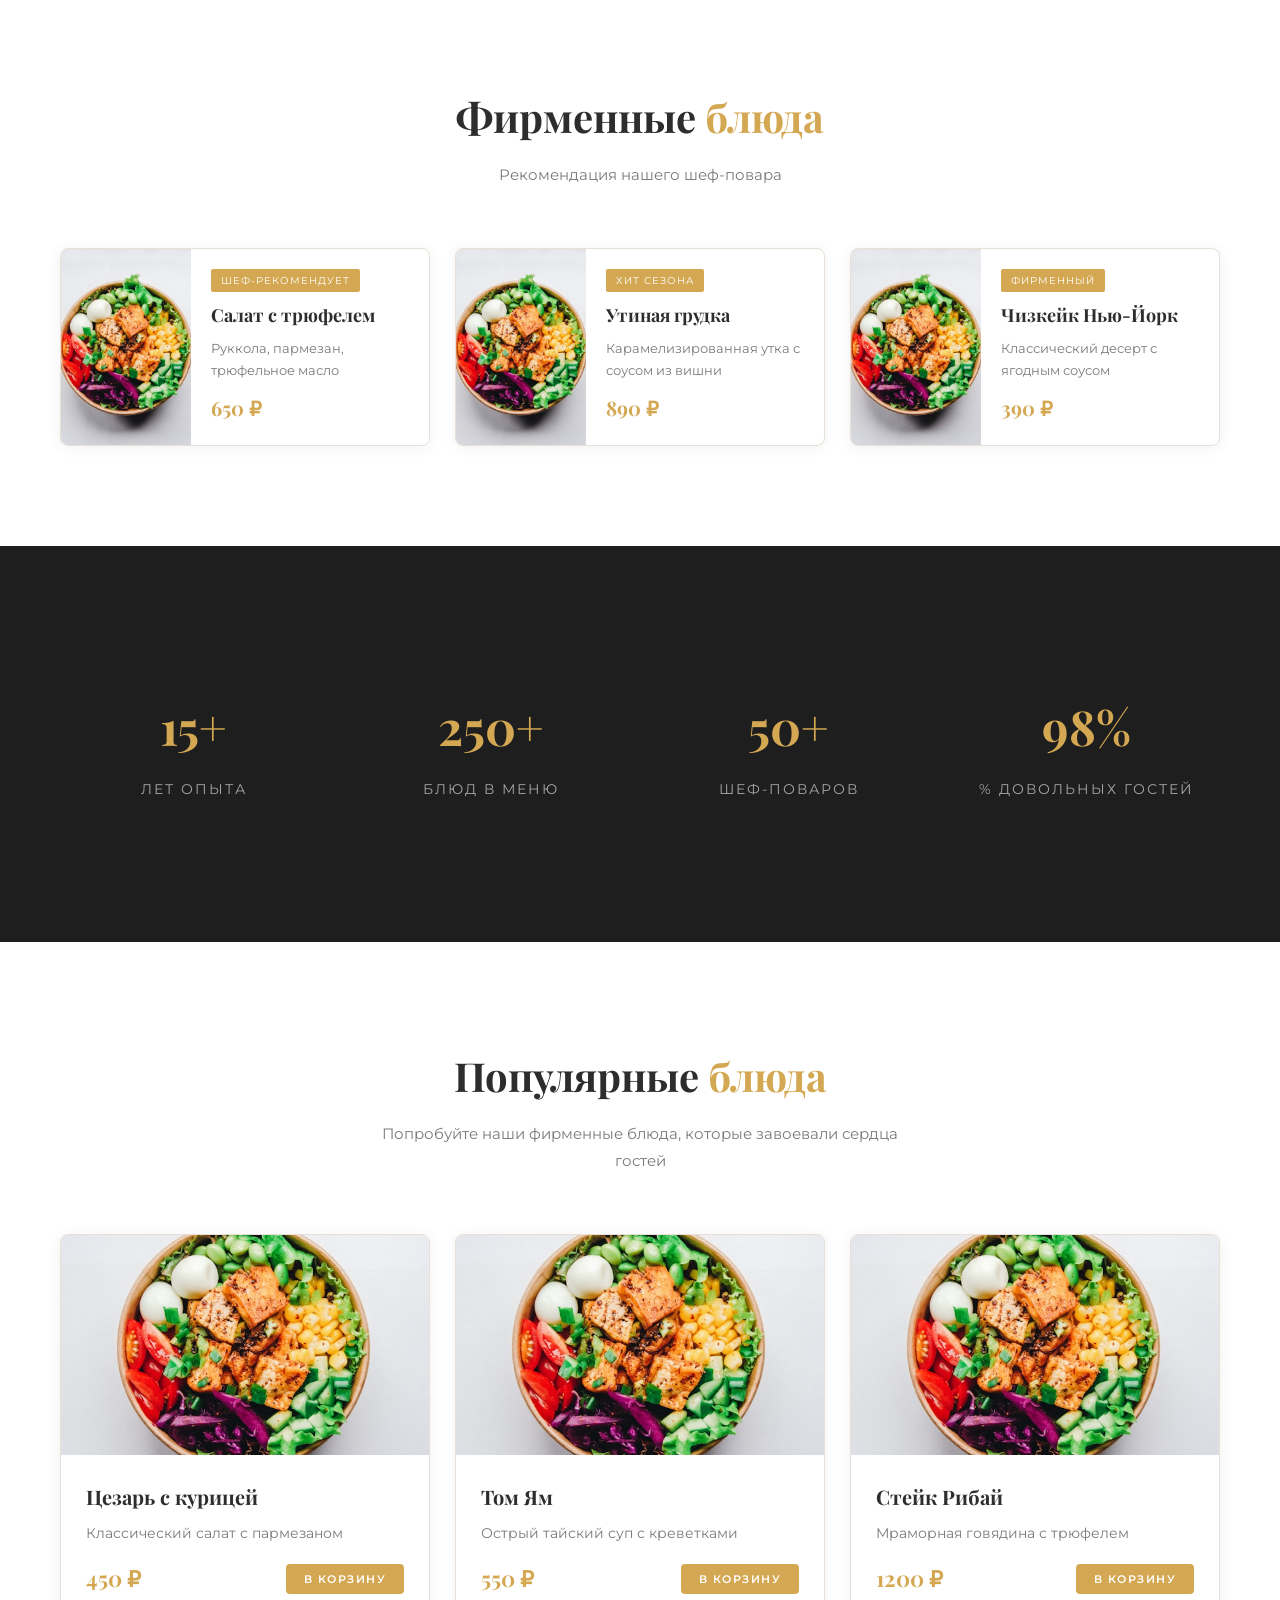
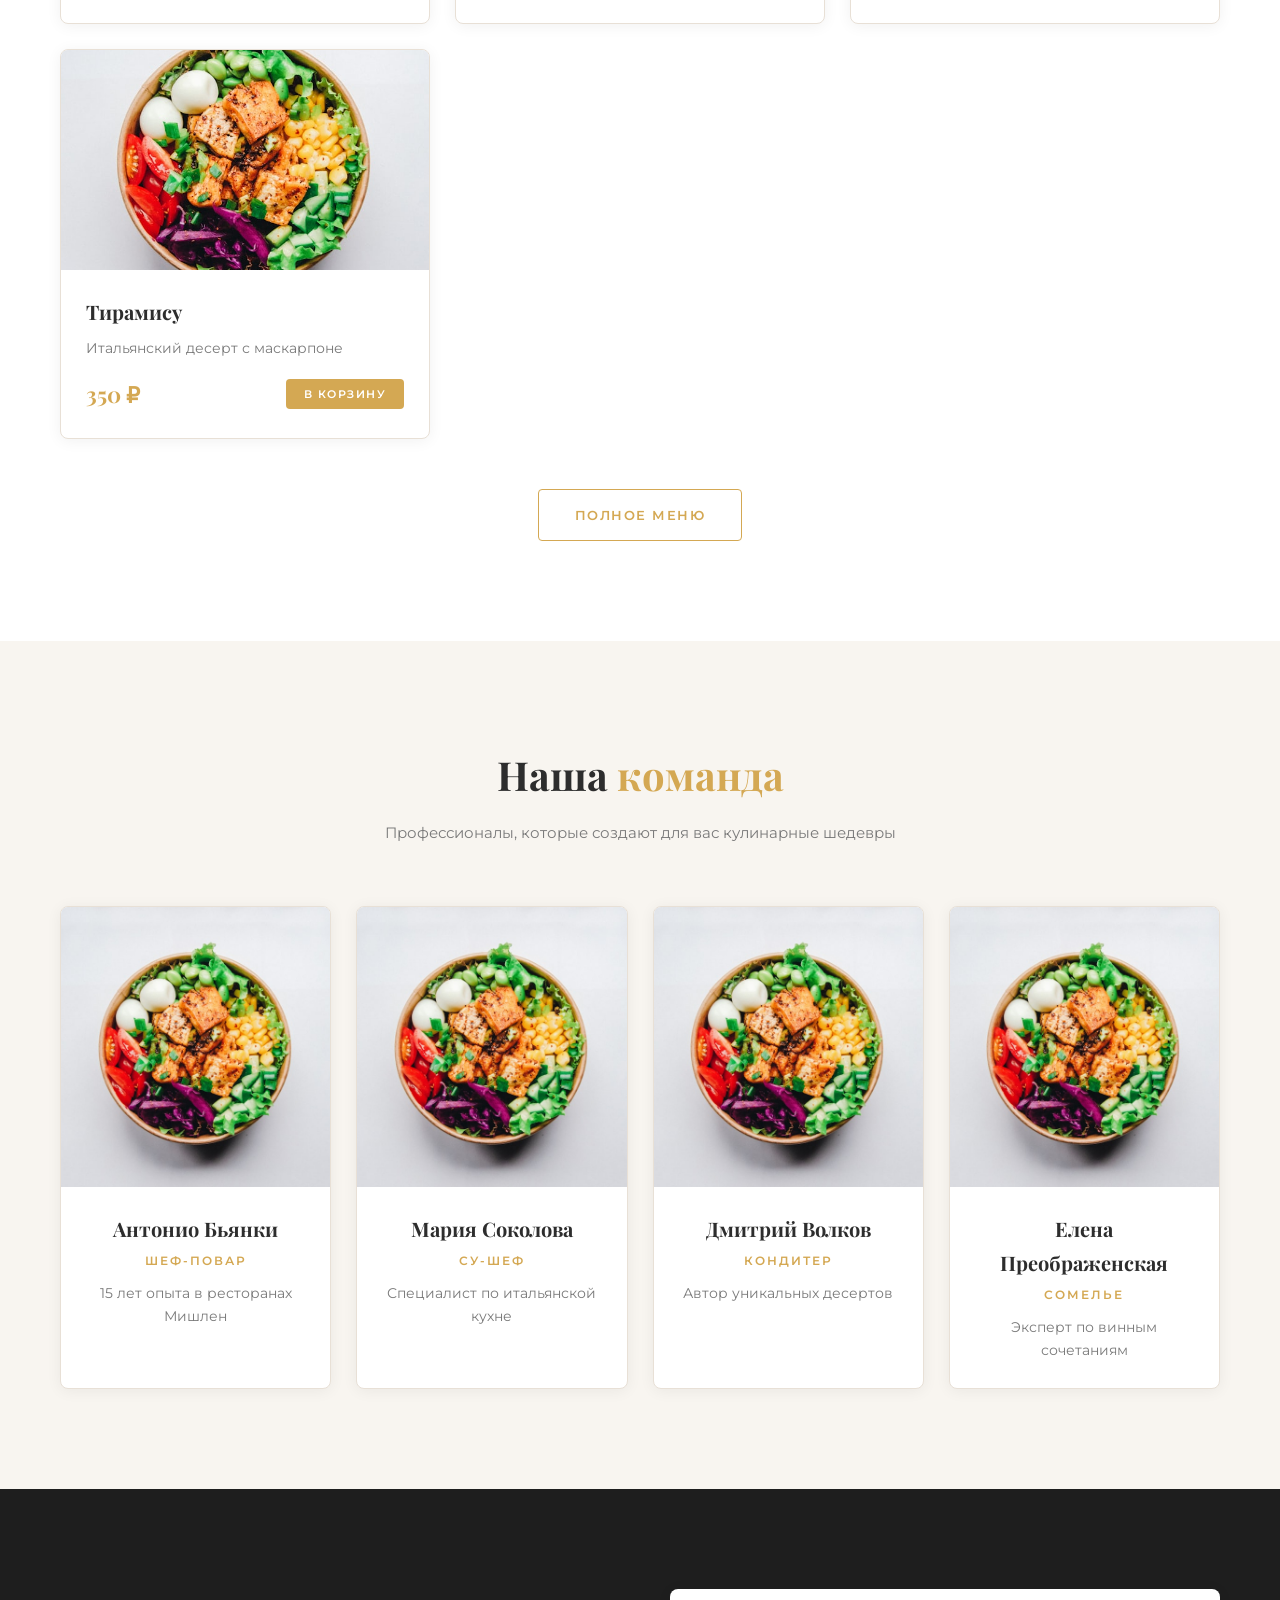
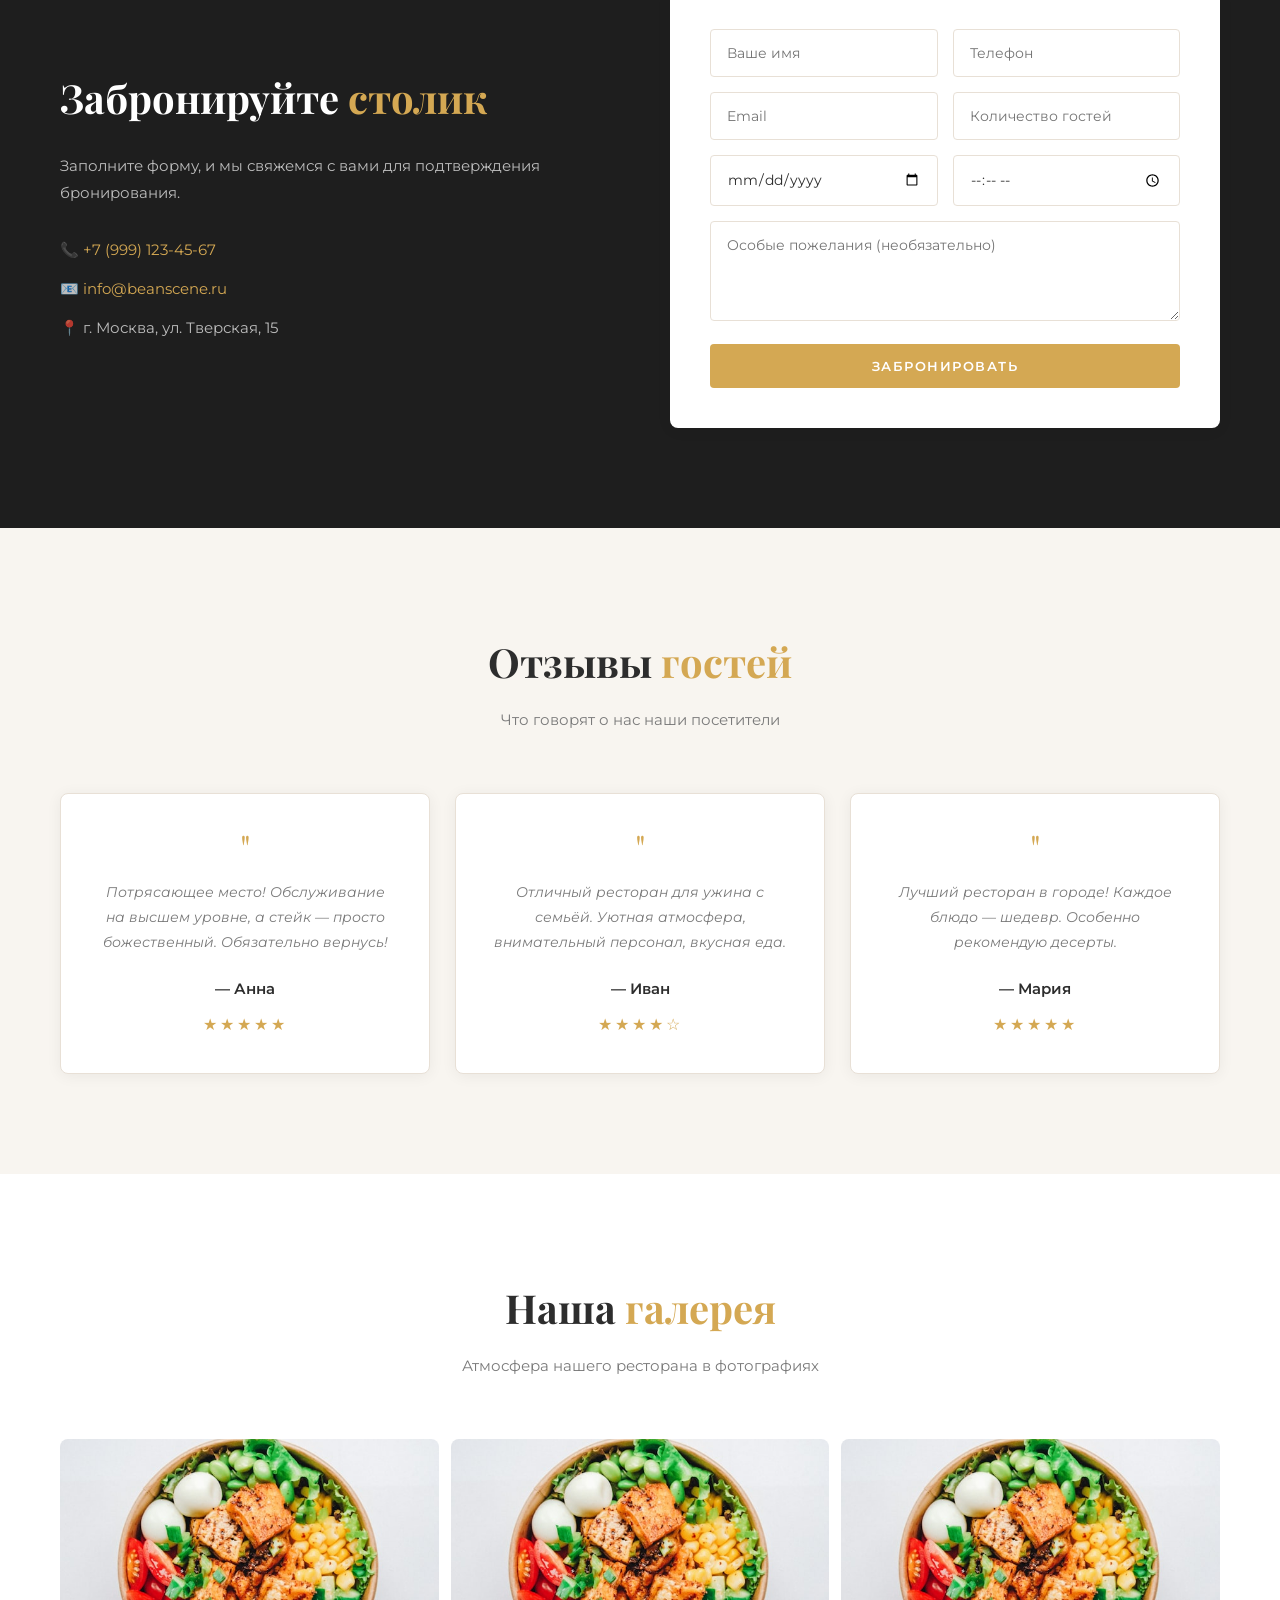
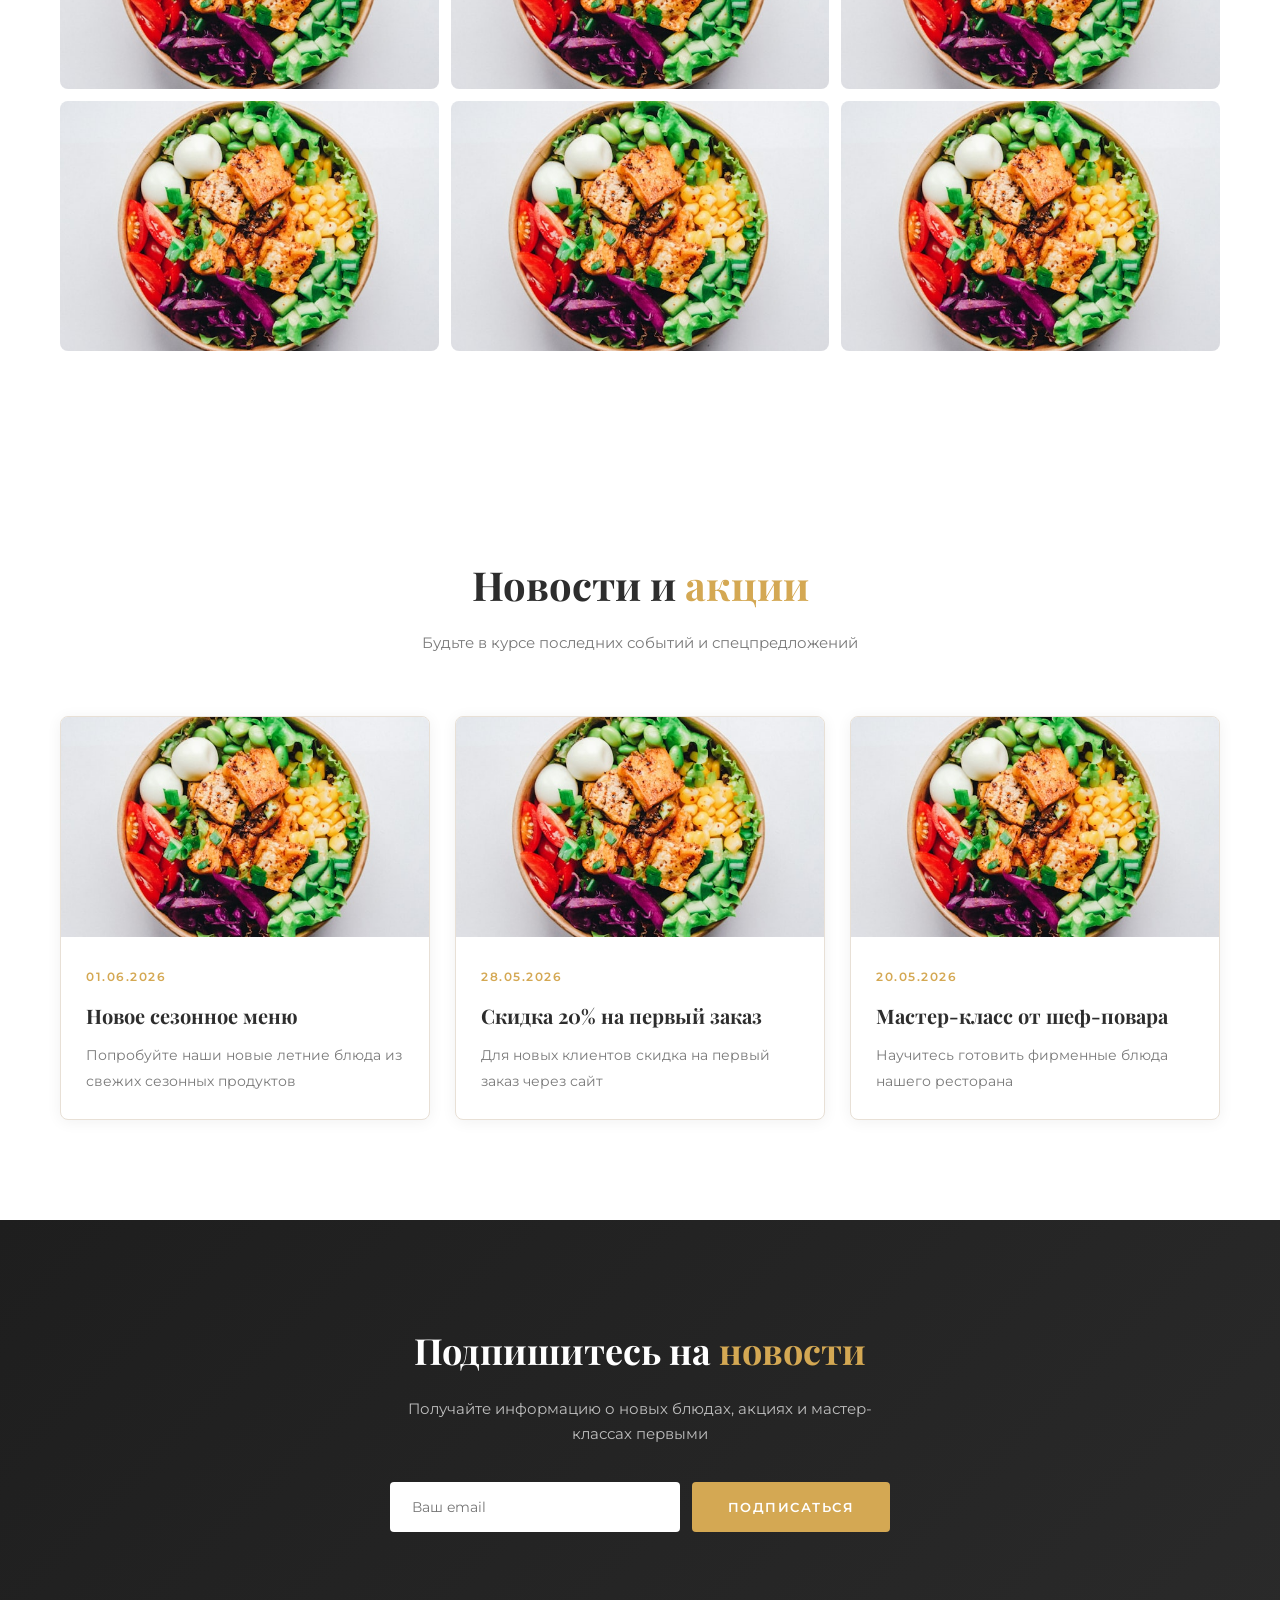
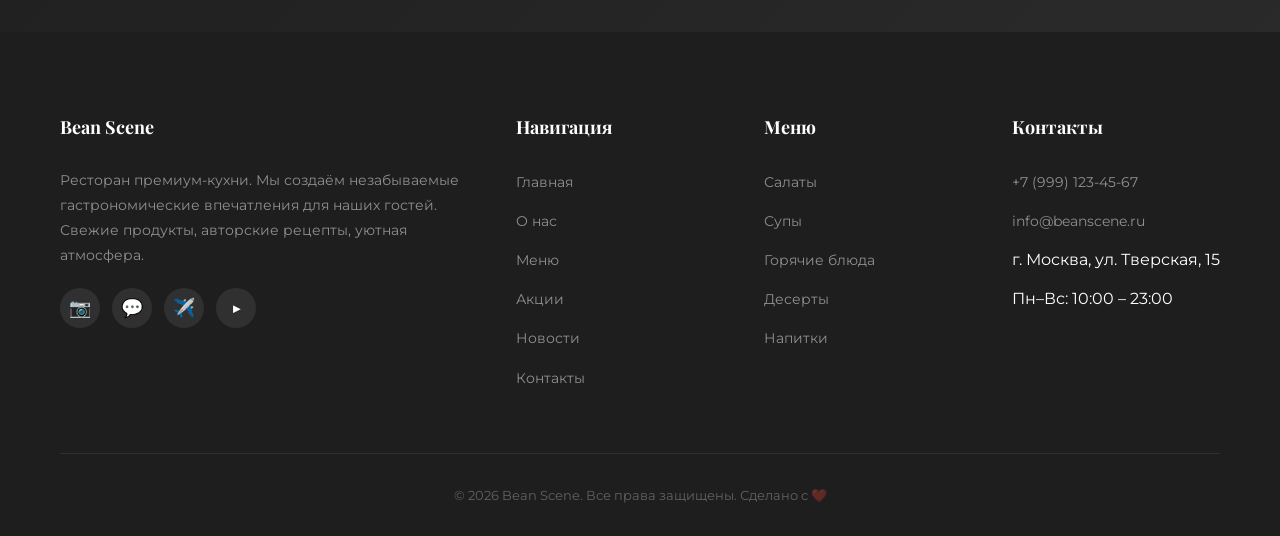
==== commit 5094237d: "Fix menu: convert to PHP with auth check, AJAX add-to-cart, fix cart_add response" ====
--- a/frontend/index.html
+++ b/frontend/index.html
@@ -20,7 +20,7 @@
                 <ul>
                     <li><a href="index.html" class="active">Главная</a></li>
                     <li><a href="about.html">О нас</a></li>
-                    <li><a href="menu.html">Меню</a></li>
+                    <li><a href="menu.php">Меню</a></li>
                     <li><a href="promotions.html">Акции</a></li>
                     <li><a href="news.html">Новости</a></li>
                     <li><a href="contact.html">Контакты</a></li>
@@ -40,7 +40,7 @@
             <h1>Изысканная <span>кухня</span><br>в каждой детали</h1>
             <p>Откройте для себя мир гастрономических шедевров от лучших шеф-поваров. Свежие продукты, авторские рецепты, неповторимая атмосфера.</p>
             <div class="hero-buttons">
-                <a href="menu.html" class="btn">Посмотреть меню</a>
+                <a href="menu.php" class="btn">Посмотреть меню</a>
                 <a href="#booking" class="btn btn-outline">Забронировать</a>
             </div>
         </div>
@@ -121,7 +121,7 @@
                 <!-- Загружается через JS -->
             </div>
             <div style="text-align: center; margin-top: 50px;">
-                <a href="menu.html" class="btn btn-outline">Полное меню</a>
+                <a href="menu.php" class="btn btn-outline">Полное меню</a>
             </div>
         </div>
     </section>
@@ -236,7 +236,7 @@
                     <ul>
                         <li><a href="index.html">Главная</a></li>
                         <li><a href="about.html">О нас</a></li>
-                        <li><a href="menu.html">Меню</a></li>
+                        <li><a href="menu.php">Меню</a></li>
                         <li><a href="promotions.html">Акции</a></li>
                         <li><a href="news.html">Новости</a></li>
                         <li><a href="contact.html">Контакты</a></li>
@@ -245,11 +245,11 @@
                 <div class="footer-col">
                     <h4>Меню</h4>
                     <ul>
-                        <li><a href="menu.html">Салаты</a></li>
-                        <li><a href="menu.html">Супы</a></li>
-                        <li><a href="menu.html">Горячие блюда</a></li>
-                        <li><a href="menu.html">Десерты</a></li>
-                        <li><a href="menu.html">Напитки</a></li>
+                        <li><a href="menu.php">Салаты</a></li>
+                        <li><a href="menu.php">Супы</a></li>
+                        <li><a href="menu.php">Горячие блюда</a></li>
+                        <li><a href="menu.php">Десерты</a></li>
+                        <li><a href="menu.php">Напитки</a></li>
                     </ul>
                 </div>
                 <div class="footer-col">
--- a/frontend/css/style.css
+++ b/frontend/css/style.css
@@ -52,17 +52,18 @@
     left: 0;
     width: 100%;
     height: var(--header-height);
-    background: transparent;
+    background: var(--color-bg-dark);
     color: var(--color-text-white);
     z-index: 1000;
     display: flex;
     align-items: center;
     transition: all 0.4s;
+    box-shadow: 0 2px 20px rgba(0,0,0,0.3);
 }
 
 .header.scrolled {
     background: var(--color-bg-dark);
-    box-shadow: 0 2px 20px rgba(0,0,0,0.3);
+    box-shadow: 0 2px 20px rgba(0,0,0,0.4);
 }
 
 .header .container {
@@ -139,6 +140,7 @@
     text-transform: uppercase;
     letter-spacing: 1px;
     transition: all 0.3s;
+    text-decoration: none;
 }
 
 .header-actions a:hover {
@@ -154,6 +156,54 @@
 .header-actions .btn-primary:hover {
     background: var(--color-primary-hover);
     border-color: var(--color-primary-hover);
+}
+
+/* ========== CART BADGE ========== */
+.cart-btn {
+    position: relative;
+    font-size: 1.4rem;
+    padding: 8px 14px !important;
+    border: none !important;
+}
+
+.cart-count {
+    position: absolute;
+    top: -4px;
+    right: -4px;
+    background: var(--color-primary);
+    color: #fff;
+    font-size: 0.65rem;
+    font-weight: 700;
+    width: 18px;
+    height: 18px;
+    border-radius: 50%;
+    display: flex;
+    align-items: center;
+    justify-content: center;
+    line-height: 1;
+}
+
+.user-info {
+    color: var(--color-primary);
+    font-size: 0.8rem;
+    font-weight: 500;
+    white-space: nowrap;
+}
+
+.btn-logout {
+    padding: 6px 14px !important;
+    border: 1px solid rgba(255,255,255,0.3) !important;
+    border-radius: 4px;
+    font-size: 11px !important;
+    text-transform: uppercase;
+    letter-spacing: 1px;
+    transition: all 0.3s;
+}
+
+.btn-logout:hover {
+    border-color: #e74c3c !important;
+    background: transparent !important;
+    color: #e74c3c !important;
 }
 
 /* ========== BUTTONS ========== */
